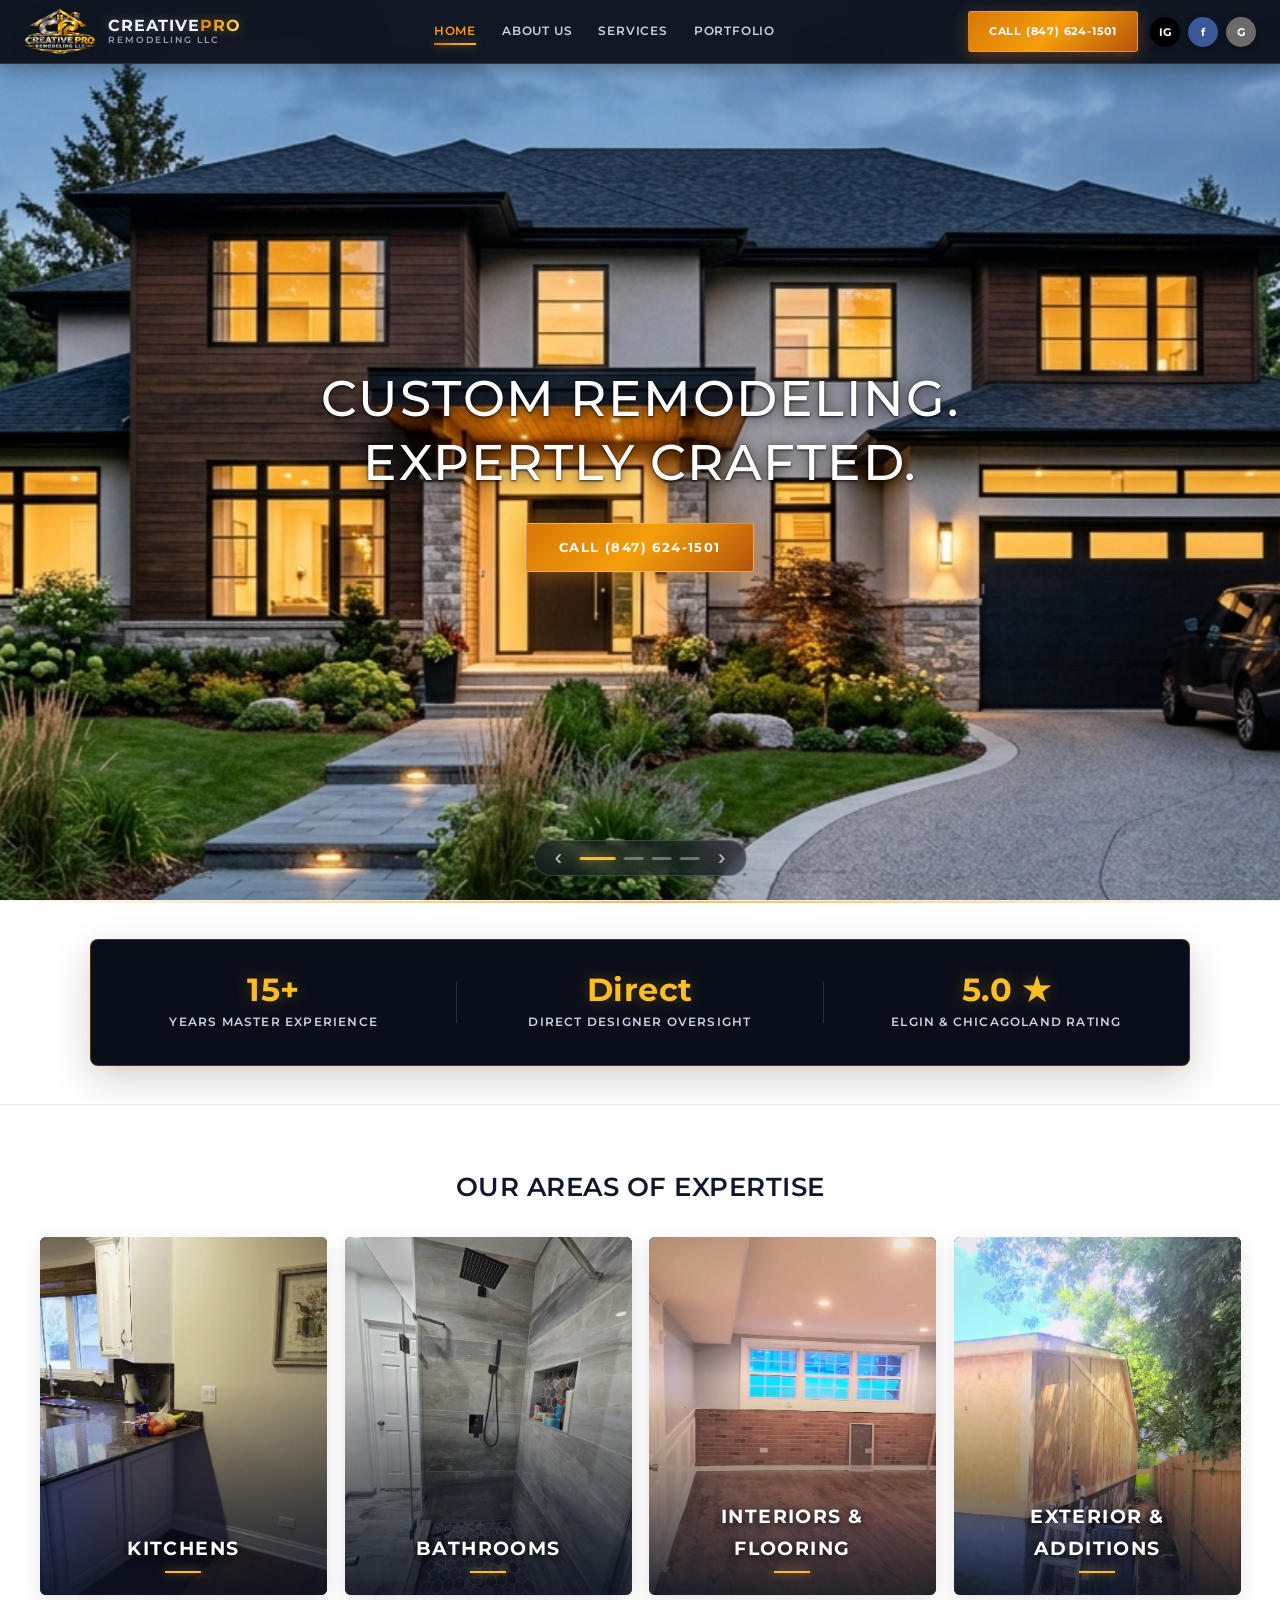
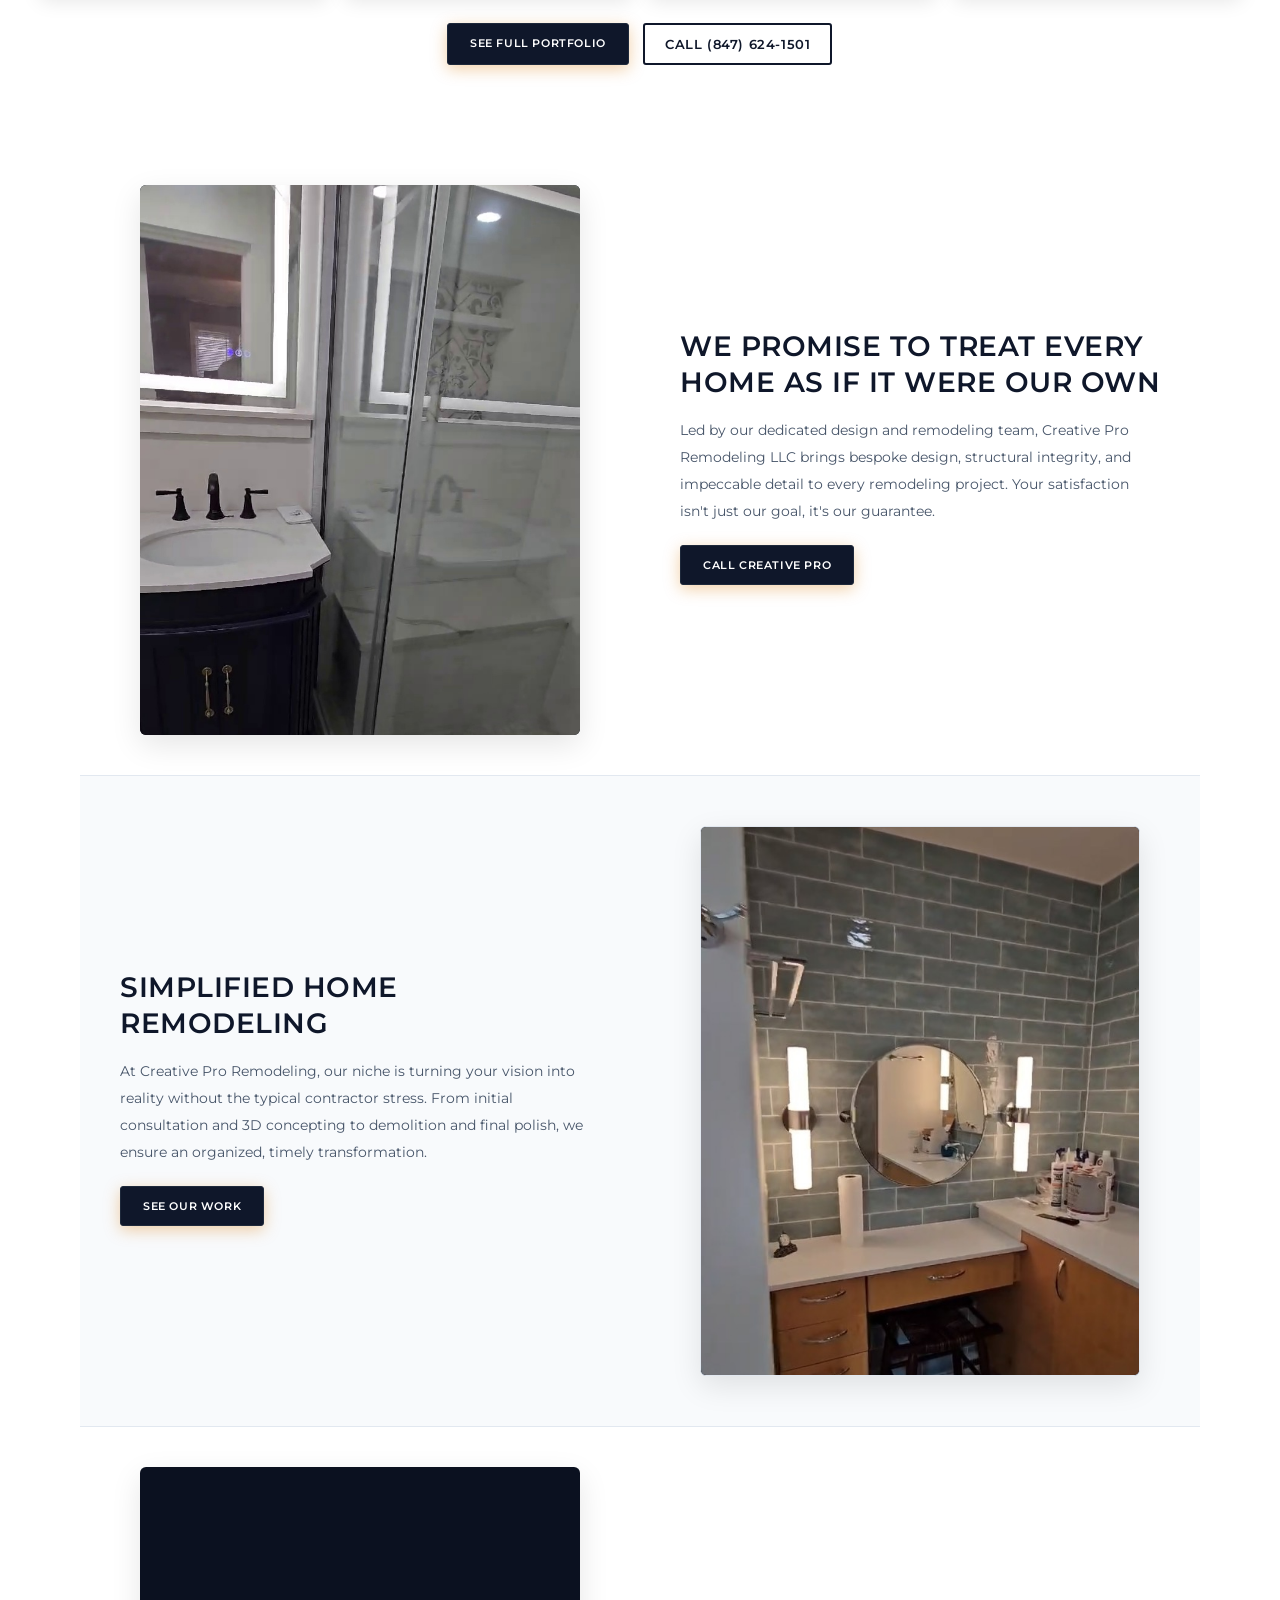
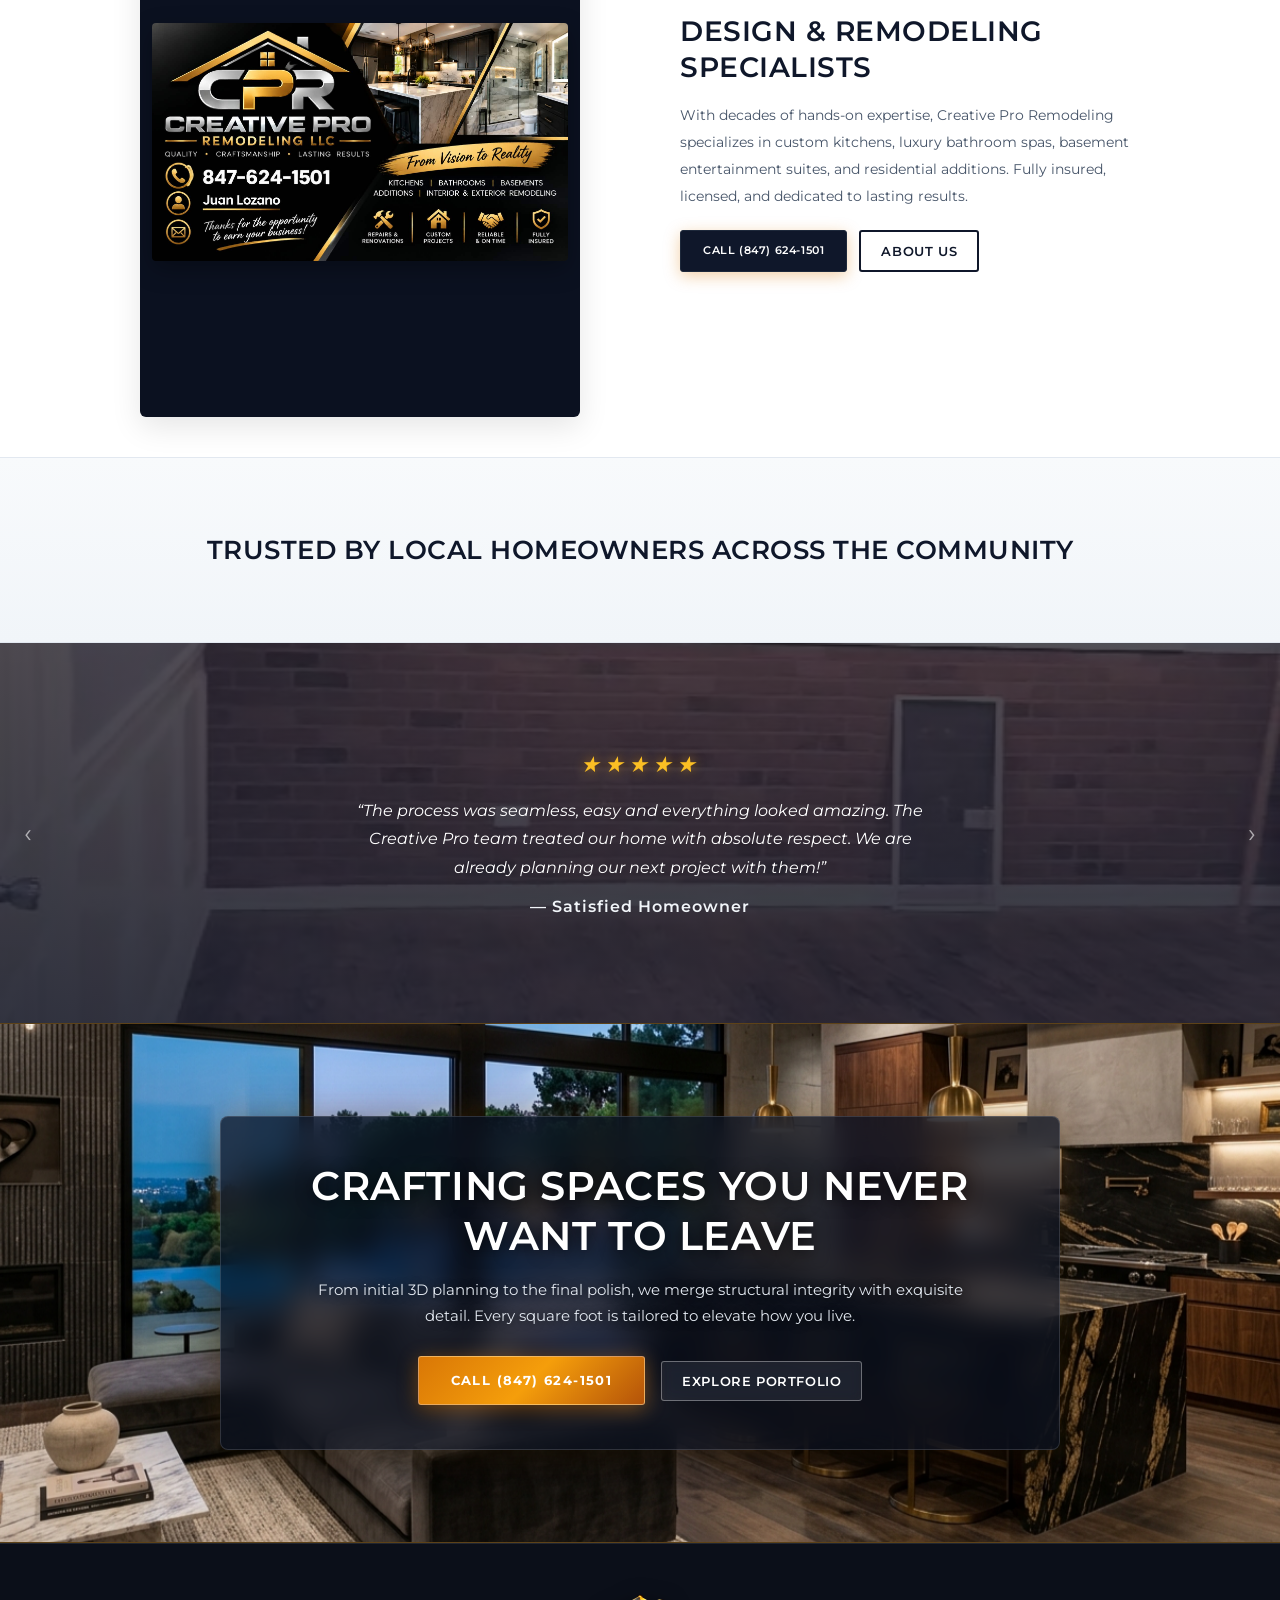
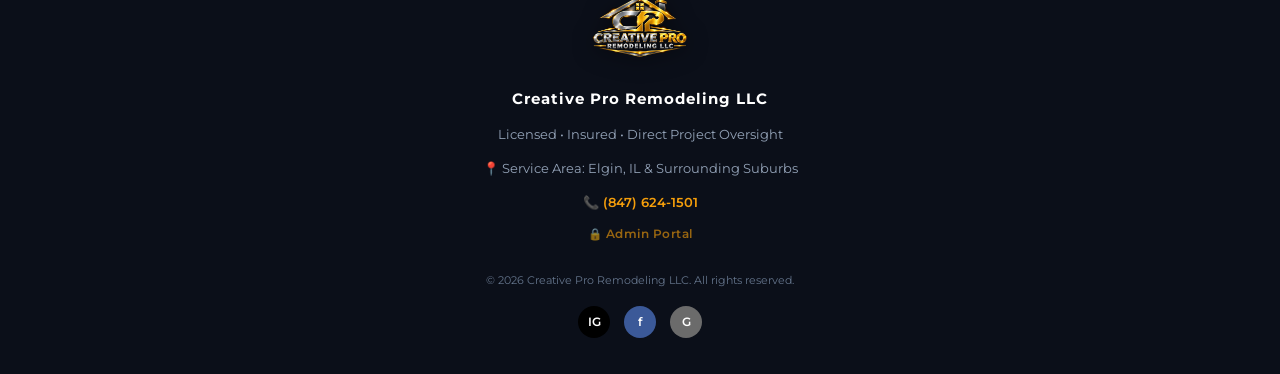
==== index.html @ 017e4772 "Add new videos and photos to gallery with clean naming and updated counts" ====
<!DOCTYPE html>
<html lang="en">

<head>
  <meta charset="utf-8">
  <meta name="viewport" content="width=device-width, initial-scale=1, viewport-fit=cover">
  <title>Creative Pro Remodeling LLC | Custom Remodeling in Elgin, IL</title>
  <meta name="description" content="Custom home remodeling in Elgin, IL and Chicagoland. Precision design & remodeling specialists. Luxury kitchens, spa bathrooms, finished basements, and residential additions.">

  <!-- Favicon & Mobile Touch Icons -->
  <link rel="icon" type="image/x-icon" href="favicon.ico">
  <link rel="icon" type="image/png" sizes="32x32" href="favicon-32x32.png">
  <link rel="icon" type="image/png" sizes="512x512" href="favicon.png">
  <link rel="apple-touch-icon" sizes="180x180" href="apple-touch-icon.png">
  <meta name="theme-color" content="#0b1120">

  <!-- OpenGraph / Facebook / iMessage Preview -->
  <meta property="og:type" content="website">
  <meta property="og:site_name" content="Creative Pro Remodeling LLC">
  <meta property="og:title" content="Creative Pro Remodeling LLC | Custom Home Remodeling">
  <meta property="og:description" content="Creative Pro Remodeling specializes in custom kitchens, luxury bathroom spas, and home transformations across Elgin, IL and Chicagoland.">
  <meta property="og:image" content="photos/og_preview.jpg">
  <meta property="og:image:width" content="1200">
  <meta property="og:image:height" content="630">
  <meta property="og:image:alt" content="Creative Pro Remodeling LLC - Custom Home Design & Remodeling">

  <!-- Twitter / X Card Preview -->
  <meta name="twitter:card" content="summary_large_image">
  <meta name="twitter:title" content="Creative Pro Remodeling LLC">
  <meta name="twitter:description" content="Precision custom home remodeling by Creative Pro Remodeling LLC in Elgin, IL.">
  <meta name="twitter:image" content="photos/og_preview.jpg">

  <link href="https://fonts.googleapis.com/css2?family=Montserrat:ital,wght@0,400;0,500;0,600;0,700;1,400&display=swap"
    rel="stylesheet">
  <link rel="stylesheet" href="styles.css?v=5.0">
</head>

<body>
  <nav>
    <div class="nav-container">
      <a class="logo" href="index.html">
        <img src="photos/logo_transparent.png" alt="Creative Pro Remodeling LLC" class="nav-logo-img">
        <span class="logo-text"><b><span class="logo-silver">CREATIVE</span><span
              class="logo-gold">PRO</span></b><small>REMODELING LLC</small></span>
      </a>

      <div class="nav-links">
        <!-- Mobile Drawer Top Header -->
        <div class="mobile-drawer-header">
          <div class="mobile-drawer-brand">
            <img src="photos/logo_transparent.png" alt="Creative Pro" class="mobile-drawer-logo">
            <div class="mobile-drawer-brand-text">
              <b><span class="logo-silver">CREATIVE</span><span class="logo-gold">PRO</span></b>
              <small>REMODELING LLC</small>
            </div>
          </div>
          <button type="button" class="mobile-drawer-close" aria-label="Close menu">&times;</button>
        </div>

        <a class="nav-link active" href="index.html">Home</a>
        <a class="nav-link" href="about.html">About Us</a>
        <a class="nav-link" href="services.html">Services</a>
        <a class="nav-link" href="portfolio.html">Portfolio</a>

        <!-- Mobile Drawer Footer Actions -->
        <div class="mobile-drawer-footer">
          <a href="tel:8476241501" class="mobile-drawer-btn mobile-drawer-call">📞 (847) 624-1501</a>
          <a href="portfolio.html" class="mobile-drawer-btn mobile-drawer-est">View Portfolio</a>
        </div>
      </div>

      <!-- Desktop CTA + Socials + Mobile Hamburger Toggle -->
      <div class="nav-actions">
        <a class="nav-cta-btn" href="tel:8476241501">Call (847) 624-1501</a>
        <div class="nav-socials">
          <a class="nav-social-link" href="https://www.instagram.com" target="_blank" rel="noopener" aria-label="Instagram" style="background:#000">IG</a>
          <a class="nav-social-link" href="https://www.facebook.com" target="_blank" rel="noopener" aria-label="Facebook" style="background:#3b5998">f</a>
          <a class="nav-social-link" href="https://www.google.com" target="_blank" rel="noopener" aria-label="Google" style="background:#6b6b6b">G</a>
        </div>
        <button type="button" class="mobile-toggle" aria-label="Toggle navigation menu" aria-expanded="false">
          <span></span>
          <span></span>
          <span></span>
        </button>
      </div>
    </div>
  </nav>

  <!-- Full-viewport Frosted Backdrop for Mobile Slide Drawer -->
  <div class="nav-backdrop"></div>

  <header class="hero">
    <div class="hero-video-wrap" data-parallax data-parallax-speed="0.25">
      <!-- Desktop Architectural House Carousel / Slideshow -->
      <div class="hero-slider">
        <div class="hero-slide active">
          <img src="photos/hero_house_1.jpg" alt="Luxury Architectural Estate Remodeling" class="hero-desktop-img" fetchpriority="high">
        </div>
        <div class="hero-slide">
          <img src="photos/hero_house_2.jpg" alt="Contemporary Stone &amp; Timber Residence" class="hero-desktop-img">
        </div>
        <div class="hero-slide">
          <img src="photos/hero_house_3.jpg" alt="Modern Prairie Architecture Remodel" class="hero-desktop-img">
        </div>
        <div class="hero-slide">
          <img src="photos/hero_house_4.jpg" alt="Bespoke Luxury Custom Estate" class="hero-desktop-img">
        </div>
      </div>

      <video class="hero-video" autoplay muted loop playsinline poster="photos/hero_poster.jpg">
        <source src="videos/kitchen-01.mp4" type="video/mp4">
      </video>
    </div>

    <div class="hero-content">
      <h1 class="reveal-up" data-cms="home.heroHeadline">Custom Remodeling. Expertly Crafted.</h1>
      <a class="btn hero-btn reveal-up delay-1" data-cms="home.heroCtaText" href="tel:8476241501">Call (847) 624-1501</a>
    </div>

    <!-- Hero Slider Indicators & Controls -->
    <div class="hero-slider-nav">
      <button type="button" class="hero-arrow hero-prev" aria-label="Previous house">&lsaquo;</button>
      <div class="hero-dots">
        <button type="button" class="hero-dot active" aria-label="Slide 1"></button>
        <button type="button" class="hero-dot" aria-label="Slide 2"></button>
        <button type="button" class="hero-dot" aria-label="Slide 3"></button>
        <button type="button" class="hero-dot" aria-label="Slide 4"></button>
      </div>
      <button type="button" class="hero-arrow hero-next" aria-label="Next house">&rsaquo;</button>
    </div>
  </header>

  <!-- Precision Metrics Ribbon -->
  <section class="precision-bar" id="standards">
    <div class="precision-bar-container">
      <div class="precision-stats reveal-up">
        <div class="stat-item">
          <span class="stat-number">15+</span>
          <span class="stat-label">Years Master Experience</span>
        </div>
        <div class="stat-divider"></div>
        <div class="stat-item">
          <span class="stat-number">Direct</span>
          <span class="stat-label">Direct Designer Oversight</span>
        </div>
        <div class="stat-divider"></div>
        <div class="stat-item">
          <span class="stat-number">5.0 ★</span>
          <span class="stat-label">Elgin &amp; Chicagoland Rating</span>
        </div>
      </div>
    </div>
  </section>

  <section class="sec">
    <h2 class="reveal-up" style="margin-bottom:28px">Our Areas of Expertise</h2>
    <div class="gal">
      <a class="gal-item reveal-left" href="portfolio.html?cat=kitchens">
        <img src="photos/thumbs/kitchen-01.jpg" alt="Kitchens" loading="lazy">
        <div class="gal-overlay"><span class="gal-title">Kitchens</span></div>
      </a>
      <a class="gal-item reveal-left delay-1" href="portfolio.html?cat=bathrooms">
        <img src="photos/thumbs/bathroom-photo-01.jpg" alt="Bathrooms" loading="lazy">
        <div class="gal-overlay"><span class="gal-title">Bathrooms</span></div>
      </a>
      <a class="gal-item reveal-right delay-2" href="portfolio.html?cat=interiors">
        <img src="photos/thumbs/interiors-01.jpg" alt="Interiors &amp; Flooring"
          loading="lazy">
        <div class="gal-overlay"><span class="gal-title">Interiors &amp; Flooring</span></div>
      </a>
      <a class="gal-item reveal-right delay-3" href="portfolio.html?cat=exterior">
        <img src="photos/thumbs/exterior-01.jpg" alt="Exterior &amp; Additions"
          loading="lazy">
        <div class="gal-overlay"><span class="gal-title">Exterior &amp; Additions</span></div>
      </a>
    </div>
    <div style="margin-top:28px;display:flex;justify-content:center;gap:14px;flex-wrap:wrap">
      <a class="btn reveal-up" href="portfolio.html">See Full Portfolio</a>
      <a class="btn o reveal-up delay-1" href="tel:8476241501">Call (847) 624-1501</a>
    </div>
  </section>

  <section class="split" id="about" style="margin-top:60px">
    <div class="split-media reveal-left">
      <img src="photos/sig_bathroom_vanity.jpg" alt="Custom LED Vanity &amp; Designer Tile" loading="lazy">
    </div>
    <div class="txt reveal-right">
      <h2>We promise to treat every home as if it were our own</h2>
      <p>Led by our dedicated design and remodeling team, Creative Pro Remodeling LLC brings bespoke design, structural integrity,
        and impeccable detail to every remodeling project. Your satisfaction isn't just our goal, it's our guarantee.
      </p>
      <a class="btn" href="tel:8476241501">Call Creative Pro</a>
    </div>
  </section>

  <section class="split rev" id="services">
    <div class="txt right reveal-left">
      <h2>Simplified Home Remodeling</h2>
      <p>At Creative Pro Remodeling, our niche is turning your vision into reality without the typical contractor
        stress. From initial consultation and 3D concepting to demolition and final polish, we ensure an organized,
        timely transformation.</p>
      <a class="btn" href="portfolio.html">See Our Work</a>
    </div>
    <div class="split-media reveal-right">
      <img src="photos/thumbs/bathroom-03.jpg" alt="Simplified Home Remodeling"
        loading="lazy">
    </div>
  </section>

  <section class="split" id="craftsmanship">
    <div class="split-media reveal-left"
      style="background:#0b1120;display:flex;align-items:center;justify-content:center;padding:12px">
      <img src="photos/cpr_banner.png" alt="Creative Pro Remodeling LLC - Custom Remodeling"
        style="width:100%;height:auto;border-radius:4px;box-shadow:0 8px 24px rgba(0,0,0,0.3)">
    </div>
    <div class="txt reveal-right">
      <h2>Design &amp; Remodeling Specialists</h2>
      <p>With decades of hands-on expertise, Creative Pro Remodeling specializes in custom kitchens, luxury bathroom
        spas, basement entertainment suites, and residential additions. Fully insured, licensed, and dedicated to
        lasting results.</p>
      <div style="display:flex;gap:12px;flex-wrap:wrap">
        <a class="btn" href="tel:8476241501">Call (847) 624-1501</a>
        <a class="btn o" href="about.html">About Us</a>
      </div>
    </div>
  </section>

  <section class="trust">
    <h2 class="reveal-scale">Trusted by local homeowners across the community</h2>
  </section>

  <section class="testi">
    <span class="ar ar-prev" aria-label="Previous testimonial">‹</span>
    <blockquote class="reveal-up">
      <div
        style="color:#fbbf24;font-size:22px;letter-spacing:4px;margin-bottom:12px;text-shadow:0 0 12px rgba(245,158,11,0.5)">
        ★★★★★</div>
      “The process was seamless, easy and everything looked amazing. The Creative Pro team treated our home
      with absolute respect. We are already planning our next project with them!”
      <cite>— Satisfied Homeowner</cite>
    </blockquote>
    <span class="ar ar-next" aria-label="Next testimonial">›</span>
  </section>

  <!-- Full-Bleed Architectural Parallax Showcase -->
  <section class="parallax-showcase" id="vision">
    <div class="parallax-bg-wrap" data-parallax data-parallax-speed="0.35">
      <img src="photos/parallax_architectural.jpg" alt="Creative Pro Remodeling - Architectural Luxury Interior"
        class="parallax-bg-img" loading="lazy">
    </div>
    <div class="parallax-overlay"></div>
    <div class="parallax-content reveal-up">
      <h2>Crafting Spaces You Never Want to Leave</h2>
      <p>From initial 3D planning to the final polish, we merge structural integrity with exquisite detail. Every
        square foot is tailored to elevate how you live.</p>
      <div class="parallax-actions">
        <a class="btn hero-btn" href="tel:8476241501">Call (847) 624-1501</a>
        <a class="btn o parallax-btn-o" href="portfolio.html">Explore Portfolio</a>
      </div>
    </div>
  </section>

  <footer class="reveal-fade">
    <img src="photos/logo_transparent.png" alt="Creative Pro Remodeling LLC" class="footer-logo">
    <div class="footer-info">
      <p><b>Creative Pro Remodeling LLC</b></p>
      <p>Licensed &bull; Insured &bull; Direct Project Oversight</p>
      <p>📍 Service Area: Elgin, IL &amp; Surrounding Suburbs</p>
      <p><a href="tel:8476241501">📞 (847) 624-1501</a></p>
      <p class="footer-admin"><a href="admin.html" class="footer-admin-link">🔒 Admin Portal</a></p>
    </div>
    <small>© 2026 Creative Pro Remodeling LLC. All rights reserved.</small>
    <div class="soc"><i style="background:#000">IG</i><i style="background:#3b5998">f</i><i
        style="background:#6b6b6b">G</i></div>
  </footer>

  <script src="main.js?v=5.1"></script>
  <script src="content-sync.js?v=2.0"></script>
</body>

</html>
---- styles.css ----
:root {
  --navy: #0f172a;        /* Deep obsidian charcoal matching logo 3D shadow & depth */
  --dark-nav: #0b0f19;    /* Dark luxury obsidian background for navbar */
  --gold: #d97706;        /* 24K Warm Gold matching logo right side & hammer */
  --gold-bright: #f59e0b; /* Bright radiant gold for hover, glow & highlights */
  --gold-glow: rgba(245, 158, 11, 0.4);
  --silver: #e2e8f0;      /* Polished metallic silver for borders, cards, and dividers */
  --silver-dark: #94a3b8; /* Muted silver-slate for subtitles and captions */
  --silver-bg: #f8fafc;   /* Clean light silver background for sections */
  --silver-card: #ffffff; /* Crisp white card background */
  --bg: #ffffff;          /* Crisp white page background */
  --alt: #f8fafc;         /* Light silver section background */
  --text: #334155;        /* Slate text for high legibility */
  --text-dark: #0f172a;   /* Primary dark headings */
  --ph: #e2e8f0;
  --phtext: #64748b;
  --field: #ffffff;
  --line: #e2e8f0;
  box-sizing: border-box;
  padding-top: env(safe-area-inset-top, 0px);
  padding-bottom: env(safe-area-inset-bottom, 0px);
}

html {
  scroll-behavior: smooth;
  scroll-padding-top: calc(64px + env(safe-area-inset-top, 0px));
  overflow-x: hidden;
  max-width: 100%;
}

*, *::before, *::after {
  box-sizing: border-box;
}

body {
  margin: 0;
  background: var(--bg);
  color: var(--text);
  font-family: 'Montserrat', Arial, sans-serif;
  font-size: 14px;
  line-height: 1.7;
  overflow-x: hidden;
  max-width: 100%;
  width: 100%;
  position: relative;
}

main, section, header, footer {
  overflow-x: clip;
}

a {
  color: inherit;
  text-decoration: none;
}

/* Placeholders */
.ph {
  background: var(--ph);
  color: var(--phtext);
  display: flex;
  align-items: center;
  justify-content: center;
  font-size: 13px;
  font-weight: 500;
  text-align: center;
  width: 100%;
}

/* Navigation - Dark Luxury Glass so the Gold & Chrome Logo Pops */
nav {
  position: fixed;
  top: 0;
  left: 0;
  right: 0;
  width: 100%;
  z-index: 1050;
  height: 64px;
  display: flex;
  align-items: center;
  justify-content: center;
  padding: env(safe-area-inset-top, 0px) 24px 0;
  background: rgba(11, 15, 25, 0.94);
  backdrop-filter: blur(12px);
  -webkit-backdrop-filter: blur(12px);
  border-bottom: 1px solid rgba(226, 232, 240, 0.12);
  box-shadow: 0 4px 20px rgba(0, 0, 0, 0.35);
  transition: background-color 0.3s ease, border-color 0.3s ease, box-shadow 0.3s ease;
}

nav.scrolled,
nav.nav-solid {
  background: rgba(9, 12, 20, 0.98);
  border-bottom: 1px solid rgba(245, 158, 11, 0.3); /* Subtle gold accent line */
  box-shadow: 0 6px 24px rgba(0, 0, 0, 0.5);
}

.nav-container {
  width: 100%;
  max-width: 1300px;
  display: flex;
  align-items: center;
  justify-content: space-between;
  margin: 0 auto;
}

.nav-links {
  display: flex;
  align-items: center;
  gap: 26px;
  list-style: none;
  margin: 0;
  padding: 0;
}

nav .logo {
  display: flex;
  align-items: center;
  gap: 12px;
  color: #ffffff;
  flex-shrink: 0;
  text-decoration: none;
}

.nav-logo-img {
  height: 48px;
  width: auto;
  max-width: 72px;
  object-fit: contain;
  transition: transform 0.25s cubic-bezier(0.16, 1, 0.3, 1);
  filter: drop-shadow(0 2px 8px rgba(0, 0, 0, 0.45));
}

nav .logo:hover .nav-logo-img {
  transform: scale(1.06);
}

.logo-text {
  display: flex;
  flex-direction: column;
  line-height: 1.15;
}

.logo-text b {
  font-weight: 700;
  font-size: 16px;
  letter-spacing: 1px;
  color: #f1f5f9;
}

.logo-silver {
  color: #f1f5f9;
  text-shadow: 0 0 10px rgba(255, 255, 255, 0.25);
}

.logo-gold {
  color: #f59e0b;
  text-shadow: 0 0 12px rgba(245, 158, 11, 0.4);
}

.logo-text small {
  font-size: 8.5px;
  font-weight: 600;
  letter-spacing: 2px;
  color: #94a3b8;
  text-transform: uppercase;
}

.nav-link {
  font-size: 11.5px;
  font-weight: 600;
  text-transform: uppercase;
  letter-spacing: 0.8px;
  color: #cbd5e1;
  text-decoration: none;
  transition: color 0.2s ease;
  position: relative;
}

.nav-link:hover,
.nav-link.active {
  color: #f59e0b;
}

.nav-link.active::after {
  content: "";
  position: absolute;
  bottom: -4px;
  left: 0;
  width: 100%;
  height: 2px;
  background: linear-gradient(90deg, #d97706, #fbbf24);
  box-shadow: 0 0 8px rgba(245, 158, 11, 0.6);
}

body.has-fixed-nav {
  padding-top: 64px;
}

/* Nav Actions & Desktop CTA - 24K Metallic Gold */
.nav-actions {
  display: flex;
  align-items: center;
  gap: 12px;
}

.nav-cta-btn {
  display: inline-block;
  background: linear-gradient(135deg, #d97706 0%, #f59e0b 50%, #b45309 100%);
  color: #ffffff;
  font-size: 11px;
  font-weight: 700;
  text-transform: uppercase;
  letter-spacing: 0.8px;
  padding: 10px 20px;
  border-radius: 3px;
  border: 1px solid rgba(255, 255, 255, 0.2);
  box-shadow: 0 3px 12px rgba(217, 119, 6, 0.35);
  text-decoration: none;
  transition: all 0.25s ease;
}

.nav-cta-btn:hover {
  transform: translateY(-1px);
  box-shadow: 0 6px 20px rgba(245, 158, 11, 0.5);
  filter: brightness(1.08);
}

/* Nav Social Icons */
.nav-socials {
  display: flex;
  align-items: center;
  gap: 8px;
}

.nav-social-link {
  width: 30px;
  height: 30px;
  border-radius: 50%;
  display: grid;
  place-items: center;
  color: #ffffff;
  font: 700 11px Montserrat;
  text-decoration: none;
  transition: transform 0.2s ease, filter 0.2s ease;
  box-shadow: 0 2px 6px rgba(0, 0, 0, 0.25);
}

.nav-social-link:hover {
  transform: translateY(-2px);
  filter: brightness(1.15);
}

/* Drawer & mobile-only elements hidden on desktop */
.mobile-toggle,
.mobile-drawer-header,
.mobile-drawer-footer,
.nav-backdrop {
  display: none;
}

/* Hero Section */
.hero {
  position: relative;
  width: 100%;
  height: 100vh;
  height: 100dvh;
  min-height: 100vh;
  min-height: 680px;
  display: flex;
  flex-direction: column;
  align-items: center;
  justify-content: center;
  text-align: center;
  color: #fff;
  padding: 80px 20px 40px;
  overflow: hidden;
  background-color: #0b1120;
}

.hero-video-wrap {
  position: absolute;
  top: -15%;
  left: 0;
  width: 100%;
  height: 130%;
  overflow: hidden;
  z-index: 0;
  will-change: transform;
}

/* Desktop Hero Architectural House Slideshow / Carousel */
.hero-slider {
  position: absolute;
  inset: 0;
  width: 100%;
  height: 100%;
  overflow: hidden;
  z-index: 1;
}

.hero-slide {
  position: absolute;
  inset: 0;
  width: 100%;
  height: 100%;
  opacity: 0;
  transform: scale(1.03);
  z-index: 1;
  pointer-events: none;
  will-change: opacity, transform;
}

/* Previous slide stays 100% solid & visible underneath while incoming slide fades in */
.hero-slide.prev {
  opacity: 1;
  transform: scale(1.06);
  z-index: 2;
  transition: none;
}

/* Incoming active slide fades smoothly into view on top of previous slide - ZERO black frame */
.hero-slide.active {
  opacity: 1;
  transform: scale(1.06);
  z-index: 3;
  transition: opacity 1.3s cubic-bezier(0.4, 0, 0.2, 1), transform 8s cubic-bezier(0.1, 0, 0.2, 1);
}

.hero-desktop-img {
  display: block;
  position: absolute;
  inset: 0;
  width: 100%;
  height: 100%;
  object-fit: cover;
  object-position: center 30%;
}

/* Video is hidden on desktop to avoid vertical cropping artifact */
.hero-video {
  display: none;
  width: 100%;
  height: 100%;
  object-fit: cover;
  object-position: center;
  filter: none; /* Completely natural, untinted video */
}

.hero-overlay {
  display: none !important; /* Tint completely removed */
}

/* Hero Slider Controls */
.hero-slider-nav {
  position: absolute;
  bottom: 24px;
  left: 50%;
  transform: translateX(-50%);
  z-index: 4;
  display: flex;
  align-items: center;
  gap: 14px;
  padding: 6px 16px;
  background: rgba(11, 17, 32, 0.55);
  backdrop-filter: blur(8px);
  -webkit-backdrop-filter: blur(8px);
  border: 1px solid rgba(255, 255, 255, 0.16);
  border-radius: 30px;
}

.hero-dots {
  display: flex;
  align-items: center;
  gap: 8px;
}

.hero-dot {
  width: 20px;
  height: 3px;
  border-radius: 2px;
  background: rgba(255, 255, 255, 0.35);
  border: none;
  cursor: pointer;
  padding: 0;
  transition: all 0.35s ease;
}

.hero-dot.active {
  background: #fbbf24;
  width: 36px;
  box-shadow: 0 0 10px rgba(245, 158, 11, 0.8);
}

.hero-arrow {
  background: none;
  border: none;
  color: #cbd5e1;
  font-size: 22px;
  line-height: 1;
  cursor: pointer;
  padding: 0 4px;
  display: flex;
  align-items: center;
  justify-content: center;
  transition: color 0.2s ease, transform 0.2s ease;
}

.hero-arrow:hover {
  color: #fbbf24;
  transform: scale(1.15);
}

@media (max-width: 768px) {
  .hero-slider {
    display: none !important;
  }
  .hero-slider-nav {
    display: none !important;
  }
}

.hero-content {
  position: relative;
  z-index: 2;
  max-width: 900px;
  margin: 0 auto;
  display: flex;
  flex-direction: column;
  align-items: center;
  padding: 0 20px;
}

.hero h1 {
  position: relative;
  margin: 0 0 28px;
  font-size: clamp(28px, 4.8vw, 50px);
  font-weight: 500;
  text-transform: uppercase;
  letter-spacing: 1.5px;
  line-height: 1.28;
  max-width: 860px;
  color: #ffffff;
  text-shadow: 0 2px 14px rgba(0, 0, 0, 0.7), 0 1px 3px rgba(0, 0, 0, 0.85);
}



.hero-btn {
  display: inline-block;
  background: linear-gradient(135deg, #d97706 0%, #f59e0b 50%, #b45309 100%) !important;
  color: #ffffff !important;
  font-size: 12.5px !important;
  font-weight: 700 !important;
  text-transform: uppercase !important;
  letter-spacing: 1.4px !important;
  padding: 13px 32px !important;
  border-radius: 3px !important;
  border: 1px solid rgba(255, 255, 255, 0.35) !important;
  box-shadow: 0 4px 20px rgba(217, 119, 6, 0.45) !important;
  transition: all 0.25s ease !important;
  text-decoration: none !important;
  position: relative !important;
  overflow: hidden !important;
  z-index: 1 !important;
}

.hero-btn:hover {
  background: linear-gradient(135deg, #f59e0b 0%, #fbbf24 50%, #d97706 100%) !important;
  color: #ffffff !important;
  border-color: #fde68a !important;
  transform: translateY(-2px) !important;
  box-shadow: 0 8px 28px rgba(245, 158, 11, 0.65) !important;
}

/* Buttons */
.btn {
  display: inline-block;
  background: var(--navy);
  color: #fff;
  font-size: 11px;
  font-weight: 600;
  text-transform: uppercase;
  letter-spacing: 0.6px;
  padding: 10px 22px;
  border-radius: 3px;
  border: 1px solid #1e293b;
  cursor: pointer;
  font-family: inherit;
  transition: all 0.25s ease;
}

.btn:hover {
  background: var(--gold);
  border-color: var(--gold);
  color: #fff;
  transform: translateY(-1px);
  box-shadow: 0 4px 14px rgba(217, 119, 6, 0.3);
}

.btn.o {
  position: relative;
  background: #ffffff;
  color: var(--navy);
  border: 2px solid var(--navy);
  font-size: 13px;
  padding: 8px 20px;
}

.btn.o:hover {
  background: var(--navy);
  color: #ffffff;
}

h2 {
  color: var(--navy);
  text-transform: uppercase;
  font-weight: 600;
  letter-spacing: 0.5px;
  margin: 0;
}

/* Section Containers - Light & Silver Aesthetic */
.sec {
  padding: 60px 10px 20px;
  text-align: center;
  background: var(--bg);
}

.sec h2 {
  font-size: 26px;
  margin-bottom: 28px;
}

/* Cards - Portrait Editorial Grid */
.cards {
  display: grid;
  grid-template-columns: repeat(3, 1fr);
  gap: 24px;
  max-width: 1080px;
  margin: 0 auto;
}

.cards > div {
  background: var(--bg);
  border: 1px solid var(--silver);
  border-radius: 6px;
  padding: 12px 12px 4px;
  box-shadow: 0 4px 16px rgba(15, 23, 42, 0.04);
  transition: transform 0.3s ease, border-color 0.3s ease, box-shadow 0.3s ease;
}

.cards > div:hover {
  transform: translateY(-4px);
  border-color: var(--silver-dark);
  box-shadow: 0 10px 24px rgba(15, 23, 42, 0.08);
}

.card-media {
  position: relative;
  aspect-ratio: 4 / 5;
  height: auto;
  overflow: hidden;
  border-radius: 4px;
  background-color: #0f172a;
  box-shadow: 0 4px 16px rgba(0, 0, 0, 0.08);
}

.card-media video,
.card-media img {
  width: 100%;
  height: 100%;
  object-fit: cover;
  object-position: center 25%;
  transition: transform 0.6s cubic-bezier(0.16, 1, 0.3, 1);
  display: block;
}

.cards > div:hover .card-media video,
.cards > div:hover .card-media img {
  transform: scale(1.06);
}

.cards h3 {
  margin: 16px 0 20px;
  font-size: 13px;
  font-weight: 600;
  color: var(--navy);
  text-transform: uppercase;
  letter-spacing: 0.5px;
}

/* Split Section */
.split {
  display: grid;
  grid-template-columns: 1fr 1fr;
  align-items: center;
  gap: 40px;
  max-width: 1120px;
  margin: 0 auto;
  padding: 40px 20px;
}

#services {
  background: var(--silver-bg);
  border-top: 1px solid var(--silver);
  border-bottom: 1px solid var(--silver);
  padding: 50px 20px;
}

#services .split-media {
  border: 1px solid var(--silver);
}

.split .txt {
  padding: 24px 20px;
}

.split h2 {
  font-size: 28px;
  margin-bottom: 16px;
  line-height: 1.3;
}

.split p {
  margin: 0 0 20px;
  font-size: 13.5px;
  line-height: 2;
  color: #475569;
}

.split-media {
  position: relative;
  aspect-ratio: 4 / 5;
  max-width: 440px;
  width: 100%;
  height: auto;
  min-height: unset;
  justify-self: center;
  overflow: hidden;
  border-radius: 6px;
  background-color: #0f172a;
  box-shadow: 0 10px 30px rgba(0, 0, 0, 0.1);
}

.split-media video,
.split-media img {
  width: 100%;
  height: 100%;
  object-fit: cover;
  object-position: center 25%;
  display: block;
}

.right {
  text-align: left;
}

/* Trust Section */
.trust {
  padding: 70px 20px;
  text-align: center;
  background: linear-gradient(180deg, var(--silver-bg) 0%, #f1f5f9 100%);
  border-top: 1px solid var(--silver);
  border-bottom: 1px solid var(--silver);
}

.trust h2 {
  font-size: 26px;
}

/* Testimonial Section */
.testi {
  position: relative;
  height: 380px;
  background: url('photos/thumbs/interiors-01.jpg') center/cover no-repeat;
  display: flex;
  align-items: center;
  justify-content: center;
  color: #fff;
  text-align: center;
}

.testi::before {
  content: "";
  position: absolute;
  inset: 0;
  background: linear-gradient(180deg, rgba(15, 23, 42, 0.72) 0%, rgba(15, 23, 42, 0.85) 100%);
}

.testi blockquote {
  position: relative;
  margin: 0;
  max-width: 640px;
  padding: 0 24px;
  font-style: italic;
  font-size: 16px;
  line-height: 1.8;
}

.testi cite {
  display: block;
  font-style: normal;
  margin-top: 10px;
  font-weight: 600;
  letter-spacing: 1px;
  color: #f1f5f9;
}

.testi .ar {
  position: absolute;
  top: 50%;
  font-size: 26px;
  transform: translateY(-50%);
  opacity: 0.6;
  cursor: pointer;
  z-index: 2;
  user-select: none;
  transition: opacity 0.2s ease, transform 0.2s ease;
}

.testi .ar:hover {
  opacity: 1;
}

.testi .ar.ar-prev {
  left: 24px;
}

.testi .ar.ar-next {
  right: 24px;
}

@media (max-width: 768px) {
  .testi .ar {
    display: none !important;
  }
}

/* Gallery - 4 Broad Categories (Portrait Editorial) */
.gal {
  display: grid;
  grid-template-columns: repeat(4, 1fr);
  gap: 18px;
  max-width: 1240px;
  margin: 0 auto;
  padding: 0 20px;
}

.gal-item {
  position: relative;
  aspect-ratio: 4 / 5;
  height: auto;
  overflow: hidden;
  border-radius: 6px;
  display: block;
  background: #0f172a;
  box-shadow: 0 6px 20px rgba(0, 0, 0, 0.1);
}

.gal-item img,
.gal-item video {
  width: 100%;
  height: 100%;
  object-fit: cover;
  object-position: center 25%;
  transition: transform 0.6s cubic-bezier(0.16, 1, 0.3, 1);
  display: block;
}

.gal-item:hover img,
.gal-item:hover video {
  transform: scale(1.08);
}

.gal-overlay {
  position: absolute;
  inset: 0;
  background: linear-gradient(180deg, rgba(0, 0, 0, 0.05) 0%, transparent 40%, rgba(11, 17, 32, 0.88) 100%);
  display: flex;
  align-items: flex-end;
  justify-content: center;
  padding: 22px 16px;
  transition: all 0.35s ease;
}

.gal-item:hover .gal-overlay {
  background: linear-gradient(180deg, rgba(0, 0, 0, 0.15) 0%, transparent 30%, rgba(11, 17, 32, 0.95) 100%);
}

.gal-title,
.gal-badge {
  color: #ffffff;
  font-size: clamp(15px, 1.8vw, 19px);
  font-weight: 700;
  text-transform: uppercase;
  letter-spacing: 1.4px;
  text-align: center;
  text-shadow: 0 2px 10px rgba(0, 0, 0, 0.9);
  display: inline-flex;
  align-items: center;
  justify-content: center;
  position: relative;
  padding-bottom: 8px;
  transition: transform 0.25s ease, color 0.25s ease;
}

.gal-title::after,
.gal-badge::after {
  content: "";
  position: absolute;
  bottom: 0;
  left: 50%;
  transform: translateX(-50%);
  width: 36px;
  height: 2px;
  background: #fbbf24;
  box-shadow: 0 0 10px rgba(245, 158, 11, 0.7);
  transition: width 0.3s ease;
}

.gal-item:hover .gal-title,
.gal-item:hover .gal-badge {
  color: #fbbf24;
  transform: translateY(-2px);
}

.gal-item:hover .gal-title::after,
.gal-item:hover .gal-badge::after {
  width: 60px;
}

/* Estimate Form Section - Light & Silver */
.est {
  background: var(--silver-bg);
  border-top: 1px solid var(--silver);
  padding: 60px 20px 90px;
  text-align: center;
}

.est h1,
.est h2 {
  font-size: 28px;
  color: var(--navy);
  font-weight: 600;
  text-transform: uppercase;
  margin-bottom: 18px;
  letter-spacing: 1px;
}

.est p {
  margin: 0 auto;
  font-size: 13.5px;
  line-height: 2;
  color: var(--text);
  max-width: 640px;
}

form {
  max-width: 680px;
  margin: 36px auto 0;
  text-align: left;
  display: grid;
  grid-template-columns: 1fr 1fr;
  gap: 16px 12px;
  font-size: 11px;
  font-weight: 600;
  color: var(--navy);
  background: #ffffff;
  padding: 30px;
  border: 1px solid var(--silver);
  border-radius: 8px;
  box-shadow: 0 4px 20px rgba(15, 23, 42, 0.05);
}

form .full {
  grid-column: 1 / -1;
}

label {
  display: block;
}

label span {
  color: #d33;
}

input, textarea {
  display: block;
  width: 100%;
  margin-top: 6px;
  height: 38px;
  border: 1px solid var(--line);
  background: var(--field);
  color: var(--text);
  font: 12.5px Montserrat, Arial, sans-serif;
  padding: 6px 12px;
  border-radius: 4px;
  transition: border-color 0.2s ease, box-shadow 0.2s ease;
}

input:focus, textarea:focus {
  outline: none;
  border-color: var(--gold);
  box-shadow: 0 0 0 2px rgba(217, 119, 6, 0.18);
}

textarea {
  height: 110px;
  resize: vertical;
}

.up {
  margin-top: 6px;
  border: 1px dashed var(--line);
  background: #fafbfc;
  text-align: center;
  padding: 24px;
  color: #666;
  font-size: 11px;
  font-weight: 400;
  line-height: 1.7;
  border-radius: 4px;
  cursor: pointer;
  transition: background-color 0.2s ease, border-color 0.2s ease;
}

.up:hover {
  background-color: #f0f4f9;
  border-color: var(--gold);
}

.sub {
  grid-column: 1 / -1;
  text-align: center;
  margin-top: 24px;
}

/* Footer */
footer {
  display: flex;
  flex-direction: column;
  align-items: center;
  justify-content: center;
  gap: 16px;
  padding: 50px 20px 36px;
  background: #0b0f19;
  border-top: 1px solid rgba(226, 232, 240, 0.1);
  color: #94a3b8;
  text-align: center;
}

.footer-logo {
  height: 64px;
  width: auto;
  object-fit: contain;
  filter: drop-shadow(0 4px 10px rgba(0, 0, 0, 0.5));
}

.footer-info {
  font-size: 13px;
  line-height: 1.6;
}

.footer-info b {
  color: #fff;
  font-size: 15px;
  letter-spacing: 1px;
}

.footer-info a {
  color: var(--gold-bright);
  font-weight: 600;
  transition: opacity 0.2s ease;
}

.footer-info a:hover {
  opacity: 0.85;
}

footer small {
  font-size: 11px;
  color: #64748b;
}

.soc {
  display: flex;
  gap: 14px;
}

.soc i {
  width: 32px;
  height: 32px;
  border-radius: 50%;
  display: grid;
  place-items: center;
  color: #fff;
  font: 600 12px Montserrat;
  font-style: normal;
  transition: transform 0.2s ease;
  cursor: pointer;
}

.soc i:hover {
  transform: translateY(-2px);
}

/* Responsive Styles - Off-Canvas Slide Drawer */
@media (max-width: 991px) {
  nav {
    padding: env(safe-area-inset-top, 0px) 16px 0;
    height: 60px;
  }

  .nav-actions .nav-cta-btn,
  .nav-actions .nav-socials {
    display: none !important;
  }

  /* Hamburger Toggle Button */
  .mobile-toggle {
    display: flex !important;
    background: transparent;
    border: none;
    cursor: pointer;
    padding: 8px;
    z-index: 1060 !important; /* Above nav (1050) and backdrop (1040) - never blurred */
    flex-direction: column;
    justify-content: center;
    align-items: center;
    gap: 5px;
    width: 42px;
    height: 42px;
    transition: opacity 0.2s ease;
  }

  .mobile-toggle span {
    display: block;
    width: 24px;
    height: 2px;
    background-color: #f1f5f9;
    border-radius: 2px;
    box-shadow: 0 1px 3px rgba(0, 0, 0, 0.4);
    transition: transform 0.3s cubic-bezier(0.16, 1, 0.3, 1), opacity 0.3s ease, background-color 0.2s ease;
  }

  .mobile-toggle.active span {
    background-color: #f59e0b;
  }

  .mobile-toggle.active span:nth-child(1) {
    transform: translateY(7px) rotate(45deg);
  }

  .mobile-toggle.active span:nth-child(2) {
    opacity: 0;
  }

  .mobile-toggle.active span:nth-child(3) {
    transform: translateY(-7px) rotate(-45deg);
  }

  /* When drawer is open, hide the main navbar hamburger so there is only ONE clean X on the drawer header */
  body.nav-drawer-open .mobile-toggle {
    opacity: 0 !important;
    pointer-events: none !important;
    visibility: hidden !important;
  }

  /* Fullscreen Frosted Backdrop */
  .nav-backdrop {
    display: block !important;
    position: fixed !important;
    inset: 0 !important;
    top: 0 !important;
    left: 0 !important;
    right: 0 !important;
    bottom: 0 !important;
    width: 100% !important;
    max-width: 100% !important;
    height: 100% !important;
    height: 100dvh !important;
    background-color: rgba(11, 17, 32, 0.65) !important;
    backdrop-filter: blur(8px) !important;
    -webkit-backdrop-filter: blur(8px) !important;
    z-index: 1040 !important; /* Behind nav at 1050 so navbar & hamburger are never blurred */
    opacity: 0 !important;
    visibility: hidden !important;
    pointer-events: none !important;
    transition: opacity 0.3s cubic-bezier(0.16, 1, 0.3, 1), visibility 0.3s cubic-bezier(0.16, 1, 0.3, 1) !important;
  }

  .nav-backdrop.active {
    opacity: 1 !important;
    visibility: visible !important;
    pointer-events: auto !important;
    cursor: pointer;
  }

  /* Off-Canvas Slide Drawer */
  .nav-links {
    position: fixed !important;
    top: 0 !important;
    right: 0 !important;
    bottom: 0 !important;
    left: auto !important;
    width: min(86vw, 360px) !important;
    max-width: 86vw !important;
    height: 100vh !important;
    height: 100dvh !important;
    background-color: #ffffff !important;
    z-index: 1055 !important;
    display: flex !important;
    flex-direction: column !important;
    align-items: stretch !important;
    padding: 20px 22px 28px !important;
    box-shadow: -15px 0 45px rgba(0, 20, 40, 0.25) !important;
    border-left: 1px solid rgba(0, 0, 0, 0.08) !important;
    transform: translateX(105%) !important;
    opacity: 1 !important;
    visibility: hidden !important; /* CRITICAL: prevents horizontal scrollbar / white bar on mobile */
    pointer-events: none !important;
    transition: transform 0.32s cubic-bezier(0.16, 1, 0.3, 1), visibility 0.32s !important;
    overflow-y: auto !important;
    -webkit-overflow-scrolling: touch !important;
    overscroll-behavior: contain !important;
    gap: 0 !important;
  }

  .nav-links.active {
    transform: translateX(0) !important;
    visibility: visible !important;
    pointer-events: auto !important;
  }

  /* Drawer Top Header (Logo + Brand + Close Button) - Dark Luxury Frame */
  .mobile-drawer-header {
    display: flex !important;
    align-items: center;
    justify-content: space-between;
    width: calc(100% + 44px) !important;
    margin: -20px -22px 16px !important;
    padding: 16px 20px !important;
    background: #0b0f19 !important;
    border-bottom: 1px solid rgba(245, 158, 11, 0.25) !important;
  }

  .mobile-drawer-brand {
    display: flex;
    align-items: center;
    gap: 10px;
  }

  .mobile-drawer-logo {
    height: 38px;
    width: auto;
    object-fit: contain;
    filter: drop-shadow(0 2px 6px rgba(0, 0, 0, 0.5));
  }

  .mobile-drawer-brand-text {
    display: flex;
    flex-direction: column;
    line-height: 1.15;
  }

  .mobile-drawer-brand-text b {
    font-size: 15px;
    font-weight: 700;
    color: #f1f5f9;
    letter-spacing: 0.5px;
  }

  .mobile-drawer-brand-text small {
    font-size: 8px;
    font-weight: 600;
    color: #94a3b8;
    letter-spacing: 1.5px;
  }

  .mobile-drawer-close {
    background: rgba(255, 255, 255, 0.08);
    border: 1px solid rgba(255, 255, 255, 0.15);
    color: #f1f5f9;
    width: 36px;
    height: 36px;
    border-radius: 50%;
    display: flex;
    align-items: center;
    justify-content: center;
    font-size: 22px;
    line-height: 1;
    cursor: pointer;
    transition: all 0.2s ease;
  }

  .mobile-drawer-close:hover {
    background: rgba(255, 255, 255, 0.18);
    color: #f59e0b;
    transform: scale(1.06);
  }

  /* Drawer Nav Links */
  .nav-links .nav-link {
    display: flex !important;
    align-items: center !important;
    font-size: 14px !important;
    font-weight: 600 !important;
    text-transform: uppercase !important;
    letter-spacing: 1px !important;
    color: var(--navy) !important;
    padding: 14px 4px !important;
    border-bottom: 1px solid #f8f9fa !important;
    transition: color 0.2s ease, padding-left 0.2s ease !important;
    text-decoration: none !important;
    width: 100% !important;
  }

  .nav-links .nav-link:hover,
  .nav-links .nav-link.active {
    color: var(--gold) !important;
    padding-left: 6px !important;
  }

  .nav-links .nav-link.active::after {
    display: none;
  }

  /* Mobile Drawer Footer Actions */
  .mobile-drawer-footer {
    display: flex !important;
    flex-direction: column;
    gap: 12px;
    width: 100%;
    padding-top: 20px;
    margin-top: auto;
    border-top: 1px solid #f1f3f5;
  }

  .mobile-drawer-btn {
    width: 100%;
    display: inline-flex;
    align-items: center;
    justify-content: center;
    gap: 8px;
    padding: 13px 16px;
    font-size: 13px;
    font-weight: 600;
    text-transform: uppercase;
    letter-spacing: 0.5px;
    border-radius: 4px;
    text-decoration: none;
    transition: all 0.2s ease;
  }

  .mobile-drawer-call {
    background: #f1f5f9;
    color: var(--navy);
    border: 1px solid #e2e8f0;
  }

  .mobile-drawer-est {
    background: linear-gradient(135deg, #d97706 0%, #f59e0b 100%) !important;
    color: #fff !important;
    box-shadow: 0 4px 14px rgba(217, 119, 6, 0.3) !important;
  }

  body.nav-drawer-open {
    overflow: hidden !important;
  }

  /* Mobile Hero: Vertical video displays naturally on smartphones */
  .hero-video-wrap {
    top: 0 !important;
    height: 100% !important;
    transform: none !important;
  }

  .hero-desktop-img {
    display: none !important;
  }

  .hero-video {
    display: block !important;
    position: absolute;
    inset: 0;
    width: 100%;
    height: 100%;
    object-fit: cover;
    object-position: center;
    z-index: 1;
  }

  .cards, .split {
    grid-template-columns: 1fr;
    max-width: 480px;
    margin-left: auto;
    margin-right: auto;
  }
  .cards .card-media {
    height: auto;
    aspect-ratio: 4 / 5;
    max-height: 480px;
  }
  .split .split-media {
    height: auto;
    min-height: unset;
    aspect-ratio: 4 / 5;
    max-height: 480px;
    order: -1;
  }
  .right {
    text-align: left;
  }
  .gal {
    grid-template-columns: repeat(2, 1fr);
    gap: 12px;
  }
  .gal-item {
    height: auto;
    aspect-ratio: 4 / 5;
  }
  .portfolio-grid {
    grid-template-columns: repeat(2, 1fr);
    gap: 12px;
    padding: 0 14px;
    margin: 20px auto 40px;
  }
  .portfolio-item {
    aspect-ratio: 4 / 5;
    height: auto;
  }
  footer {
    gap: 20px;
  }
  form {
    grid-template-columns: 1fr;
  }
  .split.rev .split-media {
    order: -1;
  }
}

/* Scroll Animations */
.reveal-up,
.reveal-left,
.reveal-right,
.reveal-scale,
.reveal-fade {
  opacity: 0;
  transition: opacity 0.8s cubic-bezier(0.16, 1, 0.3, 1),
              transform 0.8s cubic-bezier(0.16, 1, 0.3, 1);
  will-change: opacity, transform;
}

.reveal-up {
  transform: translateY(40px);
}

.reveal-left {
  transform: translateX(-60px);
}

.reveal-right {
  transform: translateX(60px);
}

.reveal-scale {
  transform: scale(0.92);
}

.reveal-fade {
  transform: none;
}

/* Revealed State */
.reveal-up.is-visible,
.reveal-left.is-visible,
.reveal-right.is-visible,
.reveal-scale.is-visible,
.reveal-fade.is-visible {
  opacity: 1;
  transform: translate(0, 0) scale(1);
}

/* Stagger Delays */
.delay-1 {
  transition-delay: 0.15s;
}

.delay-2 {
  transition-delay: 0.3s;
}

.delay-3 {
  transition-delay: 0.45s;
}

.delay-4 {
  transition-delay: 0.6s;
}

.delay-5 {
  transition-delay: 0.75s;
}

/* Accessibility: Reduced Motion */
@media (prefers-reduced-motion: reduce) {
  .reveal-up,
  .reveal-left,
  .reveal-right,
  .reveal-scale,
  .reveal-fade {
    opacity: 1 !important;
    transform: none !important;
    transition: none !important;
  }
}

/* ============================================================
   PORTFOLIO GALLERY & LIGHTBOX (Modern Web Gallery System)
   ============================================================ */
.portfolio-header {
  text-align: center;
  padding: 48px 20px 20px;
  max-width: 900px;
  margin: 0 auto;
}

.portfolio-header-container .portfolio-subhead {
  display: inline-block;
  font-size: 11px;
  font-weight: 700;
  letter-spacing: 3px;
  text-transform: uppercase;
  color: var(--gold);
  margin-bottom: 8px;
}

.portfolio-header h1 {
  font-size: clamp(28px, 4.5vw, 40px);
  font-weight: 700;
  color: var(--navy);
  letter-spacing: 1px;
  margin: 0 0 12px;
}

.portfolio-header p {
  font-size: 14.5px;
  line-height: 1.8;
  color: var(--text-muted);
  max-width: 680px;
  margin: 0 auto 16px;
}

.portfolio-breadcrumbs {
  font-size: 12px;
  color: #94a3b8;
  display: flex;
  align-items: center;
  justify-content: center;
  gap: 8px;
}

.portfolio-breadcrumbs a {
  color: var(--navy);
  text-decoration: none;
  font-weight: 600;
}

.portfolio-breadcrumbs a:hover {
  color: var(--gold);
}

.portfolio-breadcrumbs span {
  opacity: 0.6;
}

/* Category Filter Tabs (Modern Web Gallery Style) */
.portfolio-filters-wrap {
  max-width: 1280px;
  margin: 16px auto 32px;
  padding: 0 20px;
}

.portfolio-filters {
  display: flex;
  justify-content: center;
  align-items: center;
  flex-wrap: wrap;
  gap: 10px;
}

.filter-tab {
  background: #ffffff;
  border: 1.5px solid var(--silver);
  color: var(--navy);
  padding: 9px 18px;
  border-radius: 9999px;
  font-family: inherit;
  font-size: 12px;
  font-weight: 600;
  letter-spacing: 0.5px;
  cursor: pointer;
  display: inline-flex;
  align-items: center;
  gap: 8px;
  box-shadow: 0 2px 8px rgba(15, 23, 42, 0.04);
  transition: all 0.22s ease;
}

.filter-tab:hover {
  border-color: var(--gold);
  color: var(--navy);
  transform: translateY(-1px);
  box-shadow: 0 4px 14px rgba(217, 119, 6, 0.12);
}

.filter-tab.active {
  background: #0f172a;
  border-color: #0f172a;
  color: #ffffff;
  box-shadow: 0 6px 18px rgba(15, 23, 42, 0.22);
}

.filter-count {
  display: inline-flex;
  align-items: center;
  justify-content: center;
  min-width: 20px;
  height: 20px;
  padding: 0 6px;
  border-radius: 9999px;
  font-size: 10.5px;
  font-weight: 700;
  background: #f1f5f9;
  color: #64748b;
  transition: all 0.22s ease;
}

.filter-tab.active .filter-count {
  background: var(--gold);
  color: #ffffff;
}

/* The Full Modern Gallery Grid */
.gallery-section {
  max-width: 1320px;
  margin: 0 auto;
  padding: 0 20px 60px;
}

.gallery-grid {
  display: grid;
  grid-template-columns: repeat(4, 1fr);
  gap: 18px;
}

.gallery-card {
  position: relative;
  aspect-ratio: 4 / 5;
  border-radius: 8px;
  overflow: hidden;
  background: #0b0f19;
  border: 1px solid rgba(226, 232, 240, 0.8);
  cursor: zoom-in;
  padding: 0;
  display: block;
  width: 100%;
  text-align: left;
  box-shadow: 0 4px 18px rgba(0, 0, 0, 0.08);
  transition: transform 0.35s cubic-bezier(0.16, 1, 0.3, 1), box-shadow 0.35s ease, border-color 0.35s ease;
}

.gallery-card.is-hidden {
  display: none !important;
}

.gallery-card:hover {
  transform: translateY(-5px);
  border-color: var(--gold);
  box-shadow: 0 16px 36px rgba(0, 0, 0, 0.2), 0 0 0 1px rgba(217, 119, 6, 0.35);
}

.gallery-card img {
  position: absolute;
  inset: 0;
  width: 100%;
  height: 100%;
  object-fit: cover;
  object-position: center 25%;
  transition: transform 0.6s cubic-bezier(0.16, 1, 0.3, 1);
}

.gallery-card:hover img {
  transform: scale(1.06);
}

.gallery-card-badge {
  position: absolute;
  top: 12px;
  left: 12px;
  z-index: 3;
  background: rgba(11, 15, 25, 0.86);
  backdrop-filter: blur(8px);
  border: 1px solid rgba(255, 255, 255, 0.16);
  color: var(--gold);
  font-size: 10px;
  font-weight: 700;
  letter-spacing: 1.2px;
  text-transform: uppercase;
  padding: 4px 9px;
  border-radius: 4px;
}

.gallery-card-media-pill {
  position: absolute;
  bottom: 12px;
  right: 12px;
  z-index: 3;
  background: rgba(11, 15, 25, 0.86);
  backdrop-filter: blur(8px);
  border: 1px solid rgba(255, 255, 255, 0.16);
  color: #ffffff;
  font-size: 11px;
  font-weight: 600;
  padding: 4px 10px;
  border-radius: 9999px;
  display: inline-flex;
  align-items: center;
  gap: 5px;
  transition: all 0.25s ease;
}

.gallery-card:hover .gallery-card-media-pill {
  background: var(--gold);
  border-color: var(--gold);
  color: #ffffff;
}

.gallery-card-overlay {
  position: absolute;
  inset: 0;
  z-index: 2;
  background: linear-gradient(0deg, rgba(11, 15, 25, 0.92) 0%, rgba(11, 15, 25, 0.4) 45%, transparent 100%);
  opacity: 0.72;
  transition: opacity 0.3s ease;
  display: flex;
  flex-direction: column;
  justify-content: flex-end;
  padding: 18px 16px;
}

.gallery-card:hover .gallery-card-overlay {
  opacity: 1;
}

.gallery-card-info {
  transform: translateY(2px);
  transition: transform 0.3s ease;
}

.gallery-card:hover .gallery-card-info {
  transform: translateY(0);
}

.gallery-card-cat {
  display: block;
  font-size: 10px;
  font-weight: 700;
  letter-spacing: 1.5px;
  text-transform: uppercase;
  color: var(--gold);
  margin-bottom: 4px;
}

.gallery-card-title {
  margin: 0;
  font-size: 13.5px;
  font-weight: 600;
  line-height: 1.4;
  color: #ffffff;
  letter-spacing: 0.3px;
  text-shadow: 0 1px 4px rgba(0, 0, 0, 0.6);
}

/* Lightbox Modal (QueChido Style Full View) */
.lightbox-modal {
  position: fixed;
  inset: 0;
  z-index: 3000;
  background: rgba(11, 15, 25, 0.96);
  backdrop-filter: blur(16px);
  display: flex;
  align-items: center;
  justify-content: center;
  opacity: 0;
  pointer-events: none;
  transition: opacity 0.25s ease;
  padding: 24px;
}

.lightbox-modal.is-active {
  opacity: 1;
  pointer-events: auto;
}

.lightbox-close,
.lightbox-prev,
.lightbox-next {
  position: fixed;
  background: rgba(255, 255, 255, 0.12);
  border: 1.5px solid rgba(255, 255, 255, 0.32);
  color: #ffffff;
  border-radius: 50%;
  width: 48px;
  height: 48px;
  display: flex;
  align-items: center;
  justify-content: center;
  cursor: pointer;
  backdrop-filter: blur(8px);
  transition: all 0.2s ease;
  z-index: 3020;
}

.lightbox-close:hover,
.lightbox-prev:hover,
.lightbox-next:hover {
  background: rgba(255, 255, 255, 0.26);
  border-color: var(--gold);
}

.lightbox-close {
  top: 24px;
  right: 24px;
}

.lightbox-close:hover {
  transform: scale(1.08);
}

.lightbox-prev {
  left: 24px;
  top: 50%;
  transform: translateY(-50%);
}

.lightbox-prev:hover {
  transform: translateY(-50%) scale(1.08);
}

.lightbox-next {
  right: 24px;
  top: 50%;
  transform: translateY(-50%);
}

.lightbox-next:hover {
  transform: translateY(-50%) scale(1.08);
}

.lightbox-body {
  position: relative;
  max-width: min(1060px, 92vw);
  max-height: 88vh;
  display: flex;
  flex-direction: column;
  align-items: center;
  justify-content: center;
}

.lightbox-media-wrap {
  position: relative;
  max-width: 100%;
  max-height: 75vh;
  display: flex;
  align-items: center;
  justify-content: center;
}

.lightbox-media-wrap img,
.lightbox-media-wrap video {
  max-width: 100%;
  max-height: 74vh;
  border-radius: 8px;
  box-shadow: 0 20px 60px rgba(0, 0, 0, 0.7);
  object-fit: contain;
  display: block;
}

.lightbox-media-wrap video {
  background: #000;
  outline: none;
}

.lightbox-footer {
  margin-top: 14px;
  width: 100%;
  display: flex;
  align-items: center;
  justify-content: space-between;
  gap: 18px;
  padding: 0 6px;
}

.lightbox-meta {
  text-align: left;
}

.lightbox-cat-pill {
  display: inline-block;
  background: rgba(217, 119, 6, 0.2);
  border: 1px solid var(--gold);
  color: var(--gold);
  font-size: 10px;
  font-weight: 700;
  letter-spacing: 1.2px;
  text-transform: uppercase;
  padding: 3px 8px;
  border-radius: 4px;
  margin-bottom: 4px;
}

.lightbox-caption {
  color: #ffffff;
  font-size: 14.5px;
  font-weight: 600;
  letter-spacing: 0.5px;
  margin: 0;
}

.lightbox-counter {
  color: #94a3b8;
  font-size: 12px;
  font-weight: 600;
  letter-spacing: 1px;
  white-space: nowrap;
}

/* Gallery CTA Band */
.gallery-cta {
  background: #0f172a;
  color: #ffffff;
  text-align: center;
  padding: 60px 20px;
  margin-top: 20px;
}

.gallery-cta-inner {
  max-width: 720px;
  margin: 0 auto;
}

.gallery-cta h2 {
  font-size: clamp(22px, 3.5vw, 32px);
  font-weight: 700;
  color: #ffffff;
  margin: 0 0 12px;
}

.gallery-cta p {
  font-size: 14.5px;
  line-height: 1.8;
  color: #94a3b8;
  margin: 0 0 24px;
}

.gallery-cta-actions {
  display: flex;
  justify-content: center;
  align-items: center;
  gap: 14px;
  flex-wrap: wrap;
}

.gallery-cta-actions .btn:not(.o) {
  background: linear-gradient(135deg, #d97706 0%, #f59e0b 50%, #b45309 100%) !important;
  color: #ffffff !important;
  border: 1px solid rgba(255, 255, 255, 0.35) !important;
  box-shadow: 0 4px 20px rgba(217, 119, 6, 0.45) !important;
  font-weight: 700 !important;
  letter-spacing: 1.2px !important;
  padding: 13px 30px !important;
  font-size: 12.5px !important;
  text-transform: uppercase !important;
}

.gallery-cta-actions .btn:not(.o):hover {
  background: linear-gradient(135deg, #f59e0b 0%, #fbbf24 50%, #d97706 100%) !important;
  color: #ffffff !important;
  box-shadow: 0 8px 28px rgba(245, 158, 11, 0.65) !important;
  transform: translateY(-2px) !important;
}

/* Legacy/Fallback Portfolio Grid styles */
.portfolio-grid {
  display: grid;
  grid-template-columns: repeat(4, 1fr);
  gap: 20px;
  max-width: 1240px;
  margin: 28px auto 60px;
  padding: 0 20px;
}

.portfolio-item {
  position: relative;
  aspect-ratio: 4 / 5;
  height: auto;
  overflow: hidden;
  border-radius: 6px;
  display: flex;
  align-items: center;
  justify-content: center;
  cursor: pointer;
  background-color: var(--ph);
  text-decoration: none;
  border: 1px solid var(--silver);
  box-shadow: 0 6px 20px rgba(0, 0, 0, 0.1);
  transition: transform 0.35s cubic-bezier(0.16, 1, 0.3, 1), box-shadow 0.35s ease, border-color 0.35s ease;
}

.portfolio-item:hover {
  transform: translateY(-5px);
  border-color: var(--gold);
  box-shadow: 0 14px 30px rgba(0, 0, 0, 0.18);
}

.portfolio-item img {
  position: absolute;
  inset: 0;
  width: 100%;
  height: 100%;
  object-fit: cover;
  object-position: center 25%;
  transition: transform 0.7s cubic-bezier(0.16, 1, 0.3, 1);
}

.portfolio-item:hover img {
  transform: scale(1.05);
}

.portfolio-item .portfolio-overlay {
  position: absolute;
  inset: 0;
  background: rgba(0, 0, 0, 0.28);
  transition: background 0.4s ease;
  z-index: 1;
}

.portfolio-item:hover .portfolio-overlay {
  background: rgba(0, 0, 0, 0.42);
}

.portfolio-item .portfolio-title {
  position: relative;
  z-index: 2;
  color: #ffffff;
  font-size: 22px;
  font-weight: 600;
  letter-spacing: 3px;
  text-transform: uppercase;
  text-shadow: 0 2px 10px rgba(0, 0, 0, 0.6);
  transition: transform 0.4s ease, letter-spacing 0.4s ease;
  pointer-events: none;
  text-align: center;
  padding: 0 15px;
}

.portfolio-item:hover .portfolio-title {
  transform: translateY(-2px);
  letter-spacing: 4px;
}

/* Responsive adjustments */
@media (max-width: 1100px) {
  .gallery-grid {
    grid-template-columns: repeat(3, 1fr);
    gap: 16px;
  }
}

@media (max-width: 768px) {
  .portfolio-header {
    padding: 32px 16px 16px;
  }
  .portfolio-filters-wrap {
    margin: 10px auto 24px;
    padding: 0 12px;
  }
  .portfolio-filters {
    gap: 8px;
  }
  .filter-tab {
    padding: 7px 14px;
    font-size: 11.5px;
  }
  .gallery-section {
    padding: 0 12px 48px;
  }
  .gallery-grid {
    grid-template-columns: repeat(2, 1fr);
    gap: 12px;
  }
  .gallery-card-badge {
    top: 8px;
    left: 8px;
    font-size: 9px;
    padding: 3px 7px;
  }
  .gallery-card-media-pill {
    bottom: 8px;
    right: 8px;
    font-size: 10px;
    padding: 3px 8px;
  }
  .gallery-card-overlay {
    padding: 12px 10px;
  }
  .gallery-card-title {
    font-size: 12px;
  }
  .lightbox-modal {
    padding: 14px;
  }
  .lightbox-close {
    top: 14px;
    right: 14px;
    width: 40px;
    height: 40px;
  }
  .lightbox-prev {
    left: 10px;
    width: 40px;
    height: 40px;
  }
  .lightbox-next {
    right: 10px;
    width: 40px;
    height: 40px;
  }
  .lightbox-media-wrap img,
  .lightbox-media-wrap video {
    max-height: 68vh;
  }
  .lightbox-footer {
    flex-direction: column;
    align-items: flex-start;
    gap: 6px;
  }
}

@media (max-width: 480px) {
  .gallery-grid {
    grid-template-columns: repeat(2, 1fr);
    gap: 10px;
  }
  .gallery-card-title {
    font-size: 11px;
    line-height: 1.3;
  }
}

/* ============================================================
   AI LUXURY KINETIC ANIMATIONS (Apple Intelligence & Linear UI)
   ============================================================ */

/* 1. Metallic Sheen Shimmer on Gold Text & Logo */
@keyframes metallicSheen {
  0% {
    background-position: -200% 0;
  }
  100% {
    background-position: 200% 0;
  }
}

.logo-gold,
.sec-shimmer-title {
  background: linear-gradient(
    110deg,
    #d97706 0%,
    #fbbf24 30%,
    #ffffff 50%,
    #fbbf24 70%,
    #d97706 100%
  ) !important;
  background-size: 240% 100% !important;
  -webkit-background-clip: text !important;
  -webkit-text-fill-color: transparent !important;
  animation: metallicSheen 6s cubic-bezier(0.4, 0, 0.2, 1) infinite !important;
  display: inline-block;
}

/* 2. Elegant Metallic Light Sheen on Primary CTAs */
@keyframes buttonShimmer {
  0% {
    transform: translateX(-150%) skewX(-20deg);
  }
  20%, 100% {
    transform: translateX(250%) skewX(-20deg);
  }
}

.nav-cta-btn,
.hero-btn,
.btn:not(.o) {
  position: relative;
  z-index: 1;
  overflow: hidden;
  box-shadow: 0 4px 16px rgba(217, 119, 6, 0.35);
  transition: transform 0.25s ease, box-shadow 0.25s ease, filter 0.25s ease;
}

.nav-cta-btn::before,
.hero-btn::before,
.btn:not(.o)::before {
  content: "";
  position: absolute;
  top: 0;
  left: 0;
  width: 50%;
  height: 100%;
  background: linear-gradient(
    90deg,
    transparent 0%,
    rgba(255, 255, 255, 0.62) 50%,
    transparent 100%
  );
  transform: translateX(-150%) skewX(-20deg);
  animation: buttonShimmer 4s ease-in-out infinite;
  pointer-events: none;
  z-index: 2;
}

.nav-cta-btn:hover,
.hero-btn:hover,
.btn:not(.o)::hover {
  transform: translateY(-2px);
  box-shadow: 0 8px 24px rgba(245, 158, 11, 0.55);
  filter: brightness(1.08);
}

/* 3. Mouse-Tracking Spotlight Luminescence (Linear / Apple AI Card Glow) */
.gallery-card,
.gal-item,
.portfolio-item,
.split-media,
.precision-card {
  position: relative;
  overflow: hidden;
}

.gallery-card::before,
.gal-item::before,
.portfolio-item::before,
.precision-card::before {
  content: "";
  position: absolute;
  inset: 0;
  border-radius: inherit;
  background: radial-gradient(
    400px circle at var(--mouse-x, -500px) var(--mouse-y, -500px),
    rgba(251, 191, 36, 0.28),
    rgba(255, 255, 255, 0.08) 35%,
    transparent 70%
  );
  opacity: 0;
  pointer-events: none;
  z-index: 4;
  transition: opacity 0.3s ease;
}

.gallery-card:hover::before,
.gal-item:hover::before,
.portfolio-item:hover::before,
.precision-card:hover::before {
  opacity: 1;
}

/* 4. Ambient Hero Aurora Breathing Glow */
.hero-inner {
  position: relative;
  z-index: 2;
}

.hero-inner::before {
  content: "";
  position: absolute;
  top: 48%;
  left: 50%;
  transform: translate(-50%, -50%);
  width: min(720px, 92vw);
  height: min(420px, 65vh);
  background: radial-gradient(
    ellipse at center,
    rgba(217, 119, 6, 0.22) 0%,
    rgba(245, 158, 11, 0.1) 45%,
    transparent 75%
  );
  filter: blur(48px);
  pointer-events: none;
  z-index: -1;
  animation: ambientBreathe 6s ease-in-out infinite alternate;
}

@keyframes ambientBreathe {
  0% {
    transform: translate(-50%, -50%) scale(0.88);
    opacity: 0.55;
  }
  100% {
    transform: translate(-50%, -50%) scale(1.18);
    opacity: 0.95;
  }
}

/* =========================================================
   5. Precision Standards Metrics Ribbon
   ========================================================= */
.precision-bar {
  background: #ffffff;
  position: relative;
  border-top: 1px solid rgba(0, 0, 0, 0.06);
  border-bottom: 1px solid rgba(0, 0, 0, 0.08);
  padding: 38px 24px;
  overflow: hidden;
}

.precision-bar::before {
  content: "";
  position: absolute;
  top: 0;
  left: 0;
  right: 0;
  height: 2px;
  background: linear-gradient(90deg, transparent 0%, rgba(245, 158, 11, 0.7) 50%, transparent 100%);
}

.precision-bar-container {
  max-width: 1100px;
  margin: 0 auto;
}

.precision-stats {
  display: flex;
  align-items: center;
  justify-content: space-around;
  background: #090e1a;
  border: 1px solid rgba(245, 158, 11, 0.28);
  border-radius: 8px;
  padding: 26px 20px;
  flex-wrap: wrap;
  gap: 20px;
  box-shadow: 0 14px 40px rgba(0, 0, 0, 0.16), 0 4px 16px rgba(245, 158, 11, 0.1);
}

.stat-item {
  display: flex;
  flex-direction: column;
  align-items: center;
  text-align: center;
  padding: 6px 20px;
  flex: 1 1 200px;
}

.stat-number {
  font-size: clamp(24px, 2.8vw, 32px);
  font-weight: 700;
  color: #fbbf24;
  letter-spacing: 0.5px;
  line-height: 1.1;
  margin-bottom: 6px;
  text-shadow: 0 0 16px rgba(245, 158, 11, 0.35);
}

.stat-label {
  font-size: 11.5px;
  font-weight: 600;
  color: #cbd5e1;
  text-transform: uppercase;
  letter-spacing: 1.2px;
}

.stat-divider {
  width: 1px;
  height: 42px;
  background: rgba(255, 255, 255, 0.12);
}

@media (max-width: 768px) {
  .precision-bar {
    padding: 14px 10px;
  }
  .precision-stats {
    display: grid;
    grid-template-columns: 1fr 1fr 1fr;
    gap: 0;
    padding: 16px 4px;
    border-radius: 6px;
    background: #090e1a;
    box-shadow: 0 6px 20px rgba(0, 0, 0, 0.12);
  }
  .stat-item {
    padding: 0 4px;
    flex: unset;
    border-right: 1px solid rgba(255, 255, 255, 0.12);
    display: flex;
    flex-direction: column;
    align-items: center;
    justify-content: center;
    text-align: center;
  }
  .stat-item:last-child {
    border-right: none;
  }
  .stat-number {
    font-size: clamp(16px, 4.4vw, 20px);
    font-weight: 700;
    color: #fbbf24;
    margin-bottom: 3px;
    line-height: 1.1;
  }
  .stat-label {
    font-size: clamp(8px, 2.3vw, 9.5px);
    font-weight: 600;
    letter-spacing: 0.4px;
    line-height: 1.25;
    color: #cbd5e1;
    text-transform: uppercase;
  }
  .stat-divider {
    display: none;
  }
}

/* =========================================================
   6. Full-Bleed Architectural Parallax Showcase
   ========================================================= */
.parallax-showcase {
  position: relative;
  overflow: hidden;
  min-height: 520px;
  display: flex;
  align-items: center;
  justify-content: center;
  text-align: center;
  padding: 90px 24px;
  background-color: #0b1120;
  border-top: 1px solid rgba(245, 158, 11, 0.35);
  border-bottom: 1px solid rgba(245, 158, 11, 0.35);
}

.parallax-bg-wrap {
  position: absolute;
  top: -25%;
  left: 0;
  width: 100%;
  height: 150%;
  z-index: 1;
  pointer-events: none;
  overflow: hidden;
  will-change: transform;
}

.parallax-bg-img {
  width: 100%;
  height: 100%;
  object-fit: cover;
  object-position: center 35%;
  filter: none !important;
  transform: scale(1.05);
}

.parallax-overlay {
  display: none !important;
}

.parallax-content {
  position: relative;
  z-index: 3;
  max-width: 840px;
  margin: 0 auto;
  padding: 44px 36px;
  background: rgba(11, 17, 32, 0.72);
  border: 1px solid rgba(255, 255, 255, 0.14);
  border-radius: 8px;
  backdrop-filter: blur(14px);
  -webkit-backdrop-filter: blur(14px);
  box-shadow: 0 20px 50px rgba(0, 0, 0, 0.55), 0 0 35px rgba(245, 158, 11, 0.15);
}

.parallax-badge {
  display: inline-block;
  font-size: 11px;
  font-weight: 700;
  text-transform: uppercase;
  letter-spacing: 2px;
  color: #fbbf24;
  margin-bottom: 14px;
}

.parallax-content h2 {
  color: #ffffff !important;
  font-size: clamp(25px, 3.6vw, 40px) !important;
  font-weight: 600 !important;
  letter-spacing: 0.6px !important;
  line-height: 1.25 !important;
  margin: 0 0 16px !important;
  text-transform: uppercase !important;
  text-shadow: 0 2px 16px rgba(0, 0, 0, 0.8);
}

.parallax-content p {
  color: #e2e8f0;
  font-size: 15px;
  line-height: 1.7;
  max-width: 660px;
  margin: 0 auto 28px;
  text-shadow: 0 1px 8px rgba(0, 0, 0, 0.8);
}

.parallax-actions {
  display: flex;
  align-items: center;
  justify-content: center;
  gap: 16px;
  flex-wrap: wrap;
}

.parallax-btn-o {
  background: rgba(255, 255, 255, 0.08) !important;
  color: #ffffff !important;
  border: 1px solid rgba(255, 255, 255, 0.35) !important;
  backdrop-filter: blur(6px);
}

.parallax-btn-o:hover {
  background: #ffffff !important;
  color: #0f172a !important;
  border-color: #ffffff !important;
}

@media (max-width: 768px) {
  .parallax-showcase {
    min-height: 400px;
    padding: 50px 16px;
  }
  .parallax-content {
    padding: 28px 16px;
  }
  .parallax-bg-wrap {
    top: 0 !important;
    height: 100% !important;
    transform: none !important;
  }
  .parallax-bg-img {
    transform: none !important;
    object-position: center !important;
  }
}


/* ============================================================
   PORTFOLIO: Big category squares -> drill-in gallery
   ============================================================ */
.cat-tiles{display:grid;grid-template-columns:repeat(2,1fr);gap:20px;max-width:1000px;margin:24px auto 60px;padding:0 20px}
.cat-tiles.is-hidden{display:none}
.cat-tile{position:relative;aspect-ratio:1/1;border:1px solid var(--silver);border-radius:8px;overflow:hidden;padding:0;cursor:pointer;background:#0b0f19;box-shadow:0 6px 22px rgba(0,0,0,.12);transition:transform .35s cubic-bezier(.16,1,.3,1),box-shadow .35s,border-color .35s}
.cat-tile:hover{transform:translateY(-6px);border-color:var(--gold);box-shadow:0 18px 40px rgba(0,0,0,.25)}
.cat-tile img{position:absolute;inset:0;width:100%;height:100%;object-fit:cover;object-position:center 25%;transition:transform .7s cubic-bezier(.16,1,.3,1)}
.cat-tile:hover img{transform:scale(1.07)}
.cat-tile::after{content:"";position:absolute;inset:0;background:linear-gradient(0deg,rgba(11,15,25,.88) 0%,rgba(11,15,25,.15) 55%,transparent 100%)}
.cat-tile-info{position:absolute;left:0;right:0;bottom:0;z-index:2;padding:26px 22px;text-align:center;color:#fff;font-family:inherit}
.cat-tile-info b{display:block;font-size:clamp(17px,2.6vw,26px);font-weight:700;letter-spacing:2px;text-transform:uppercase;text-shadow:0 2px 10px rgba(0,0,0,.8);position:relative;padding-bottom:10px}
.cat-tile-info b::after{content:"";position:absolute;bottom:0;left:50%;transform:translateX(-50%);width:36px;height:2px;background:#fbbf24;transition:width .3s}
.cat-tile:hover .cat-tile-info b::after{width:70px}
.cat-tile-info em{display:block;margin-top:8px;font-style:normal;font-size:11.5px;font-weight:600;letter-spacing:1px;color:#fbbf24;text-transform:uppercase}

/* Gallery only shows once a category is chosen */
.gallery-section{display:none}
.gallery-section.is-open{display:block}
.gallery-toolbar{display:flex;align-items:center;justify-content:space-between;gap:14px;flex-wrap:wrap;margin:8px 0 22px}
.gallery-back{background:#fff;border:1.5px solid var(--silver);color:var(--navy);padding:9px 18px;border-radius:9999px;font-family:inherit;font-size:12px;font-weight:600;letter-spacing:.5px;cursor:pointer;box-shadow:0 2px 8px rgba(15,23,42,.04);transition:all .22s ease}
.gallery-back:hover{border-color:var(--gold);transform:translateY(-1px);box-shadow:0 4px 14px rgba(217,119,6,.12)}
.gallery-heading{display:flex;align-items:baseline;gap:12px}
.gallery-heading h2{font-size:clamp(18px,2.6vw,24px)}
.gallery-heading span{font-size:11.5px;font-weight:700;letter-spacing:1px;color:var(--gold);text-transform:uppercase}

/* Bigger square project tiles with names */
.gallery-card{aspect-ratio:1/1}
.gallery-card-title{font-size:15px}
@media(min-width:769px){.gallery-grid{grid-template-columns:repeat(3,1fr);gap:20px}}
@media(max-width:768px){.gallery-card-title{font-size:12px}}
@media(max-width:600px){.cat-tiles{gap:12px;padding:0 12px}.cat-tile-info{padding:16px 10px}.cat-tile-info em{font-size:10px}.gallery-toolbar{flex-direction:column;align-items:flex-start;gap:10px}}

/* Discreet Footer Admin Portal Link */
.footer-admin {
  margin-top: 10px;
  font-size: 11.5px;
}
.footer-admin-link {
  color: var(--silver-dark);
  text-decoration: none;
  font-weight: 500;
  opacity: 0.6;
  letter-spacing: 0.5px;
  display: inline-flex;
  align-items: center;
  gap: 5px;
  transition: all 0.2s ease;
}
.footer-admin-link:hover {
  opacity: 1;
  color: var(--gold-bright);
}
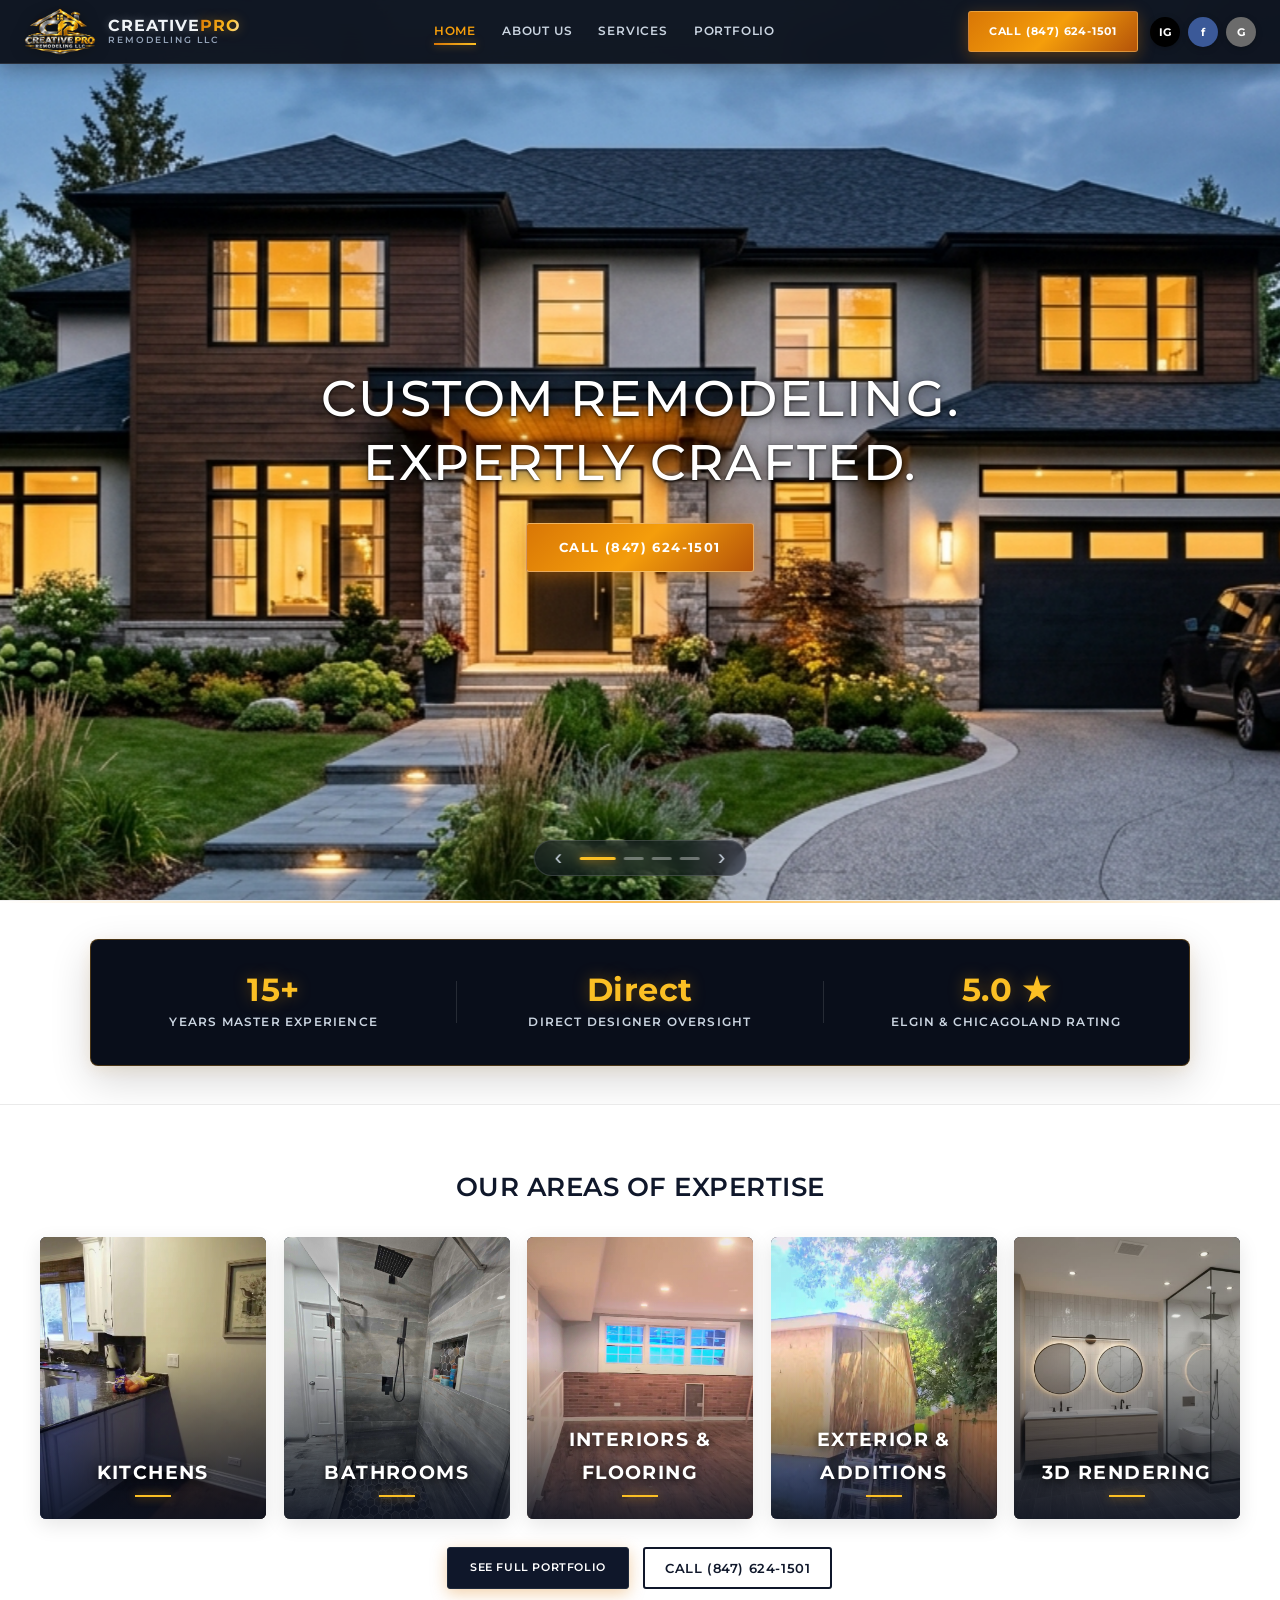
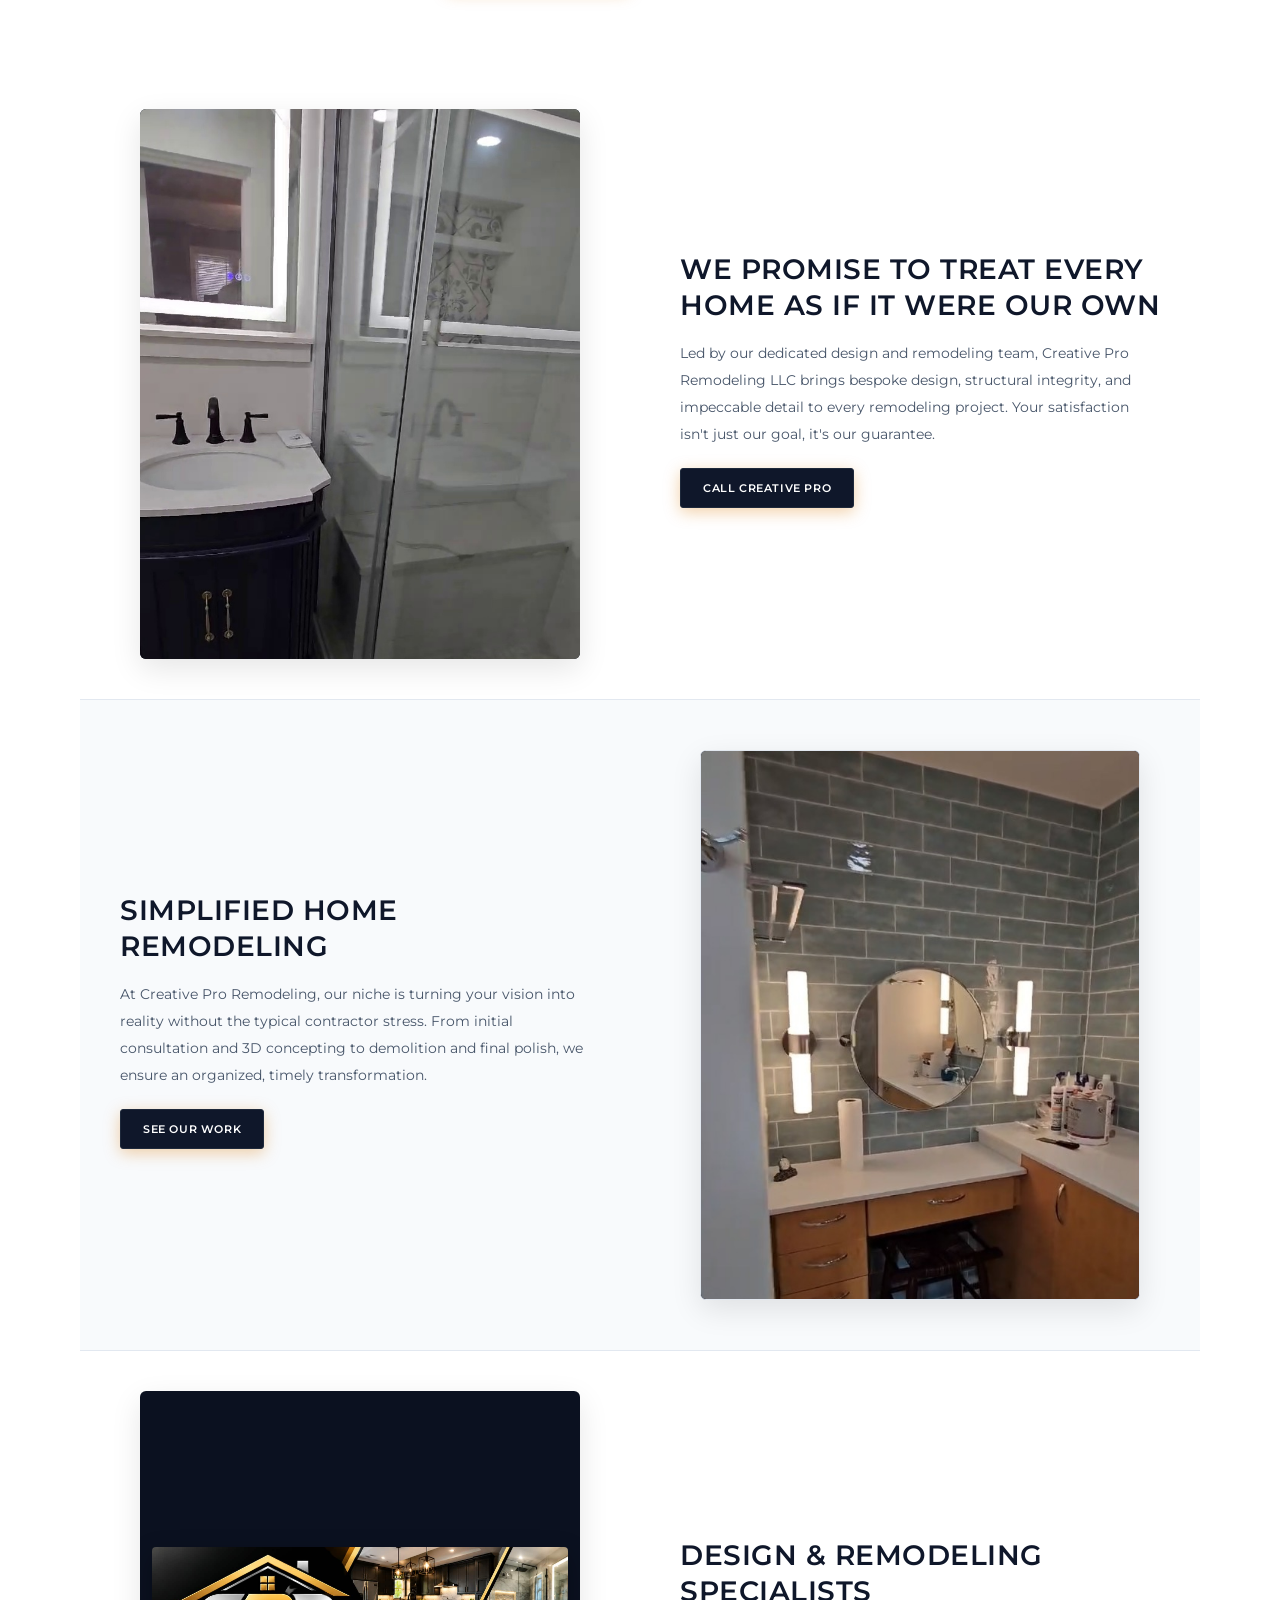
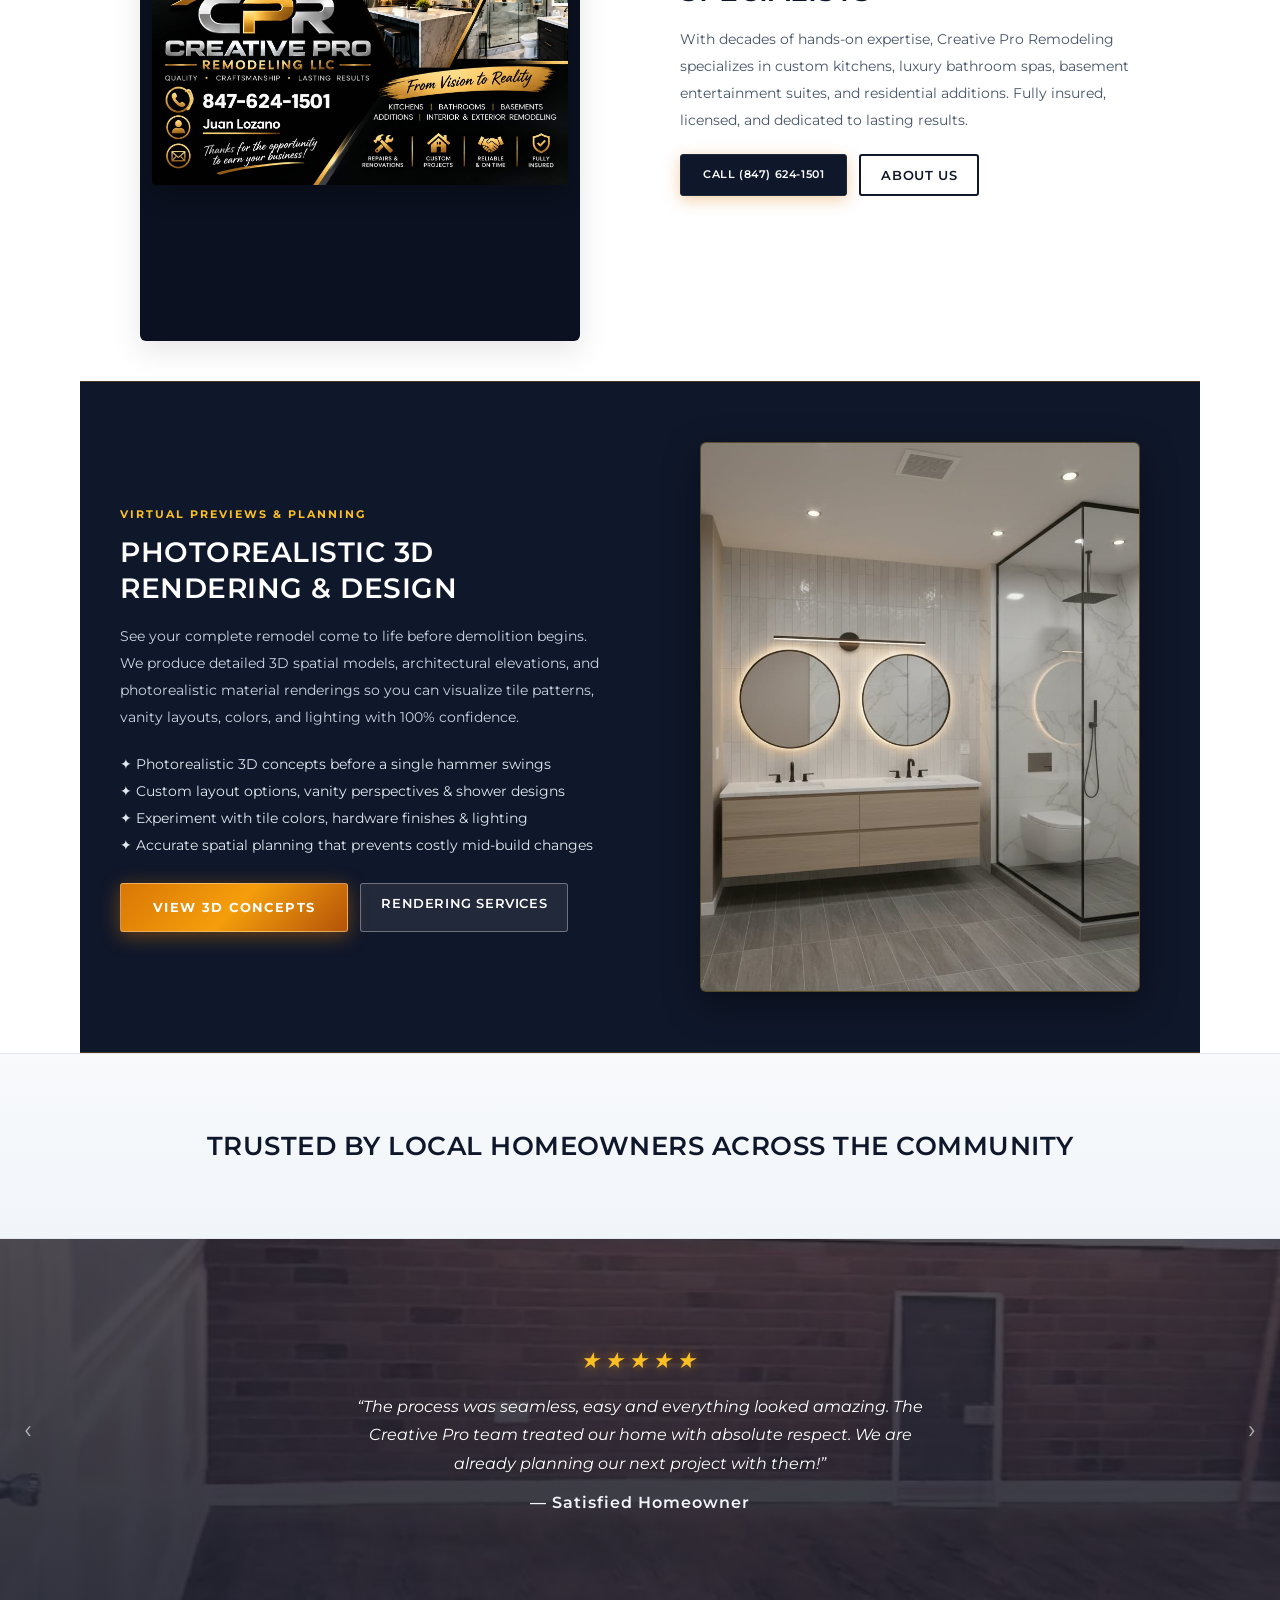
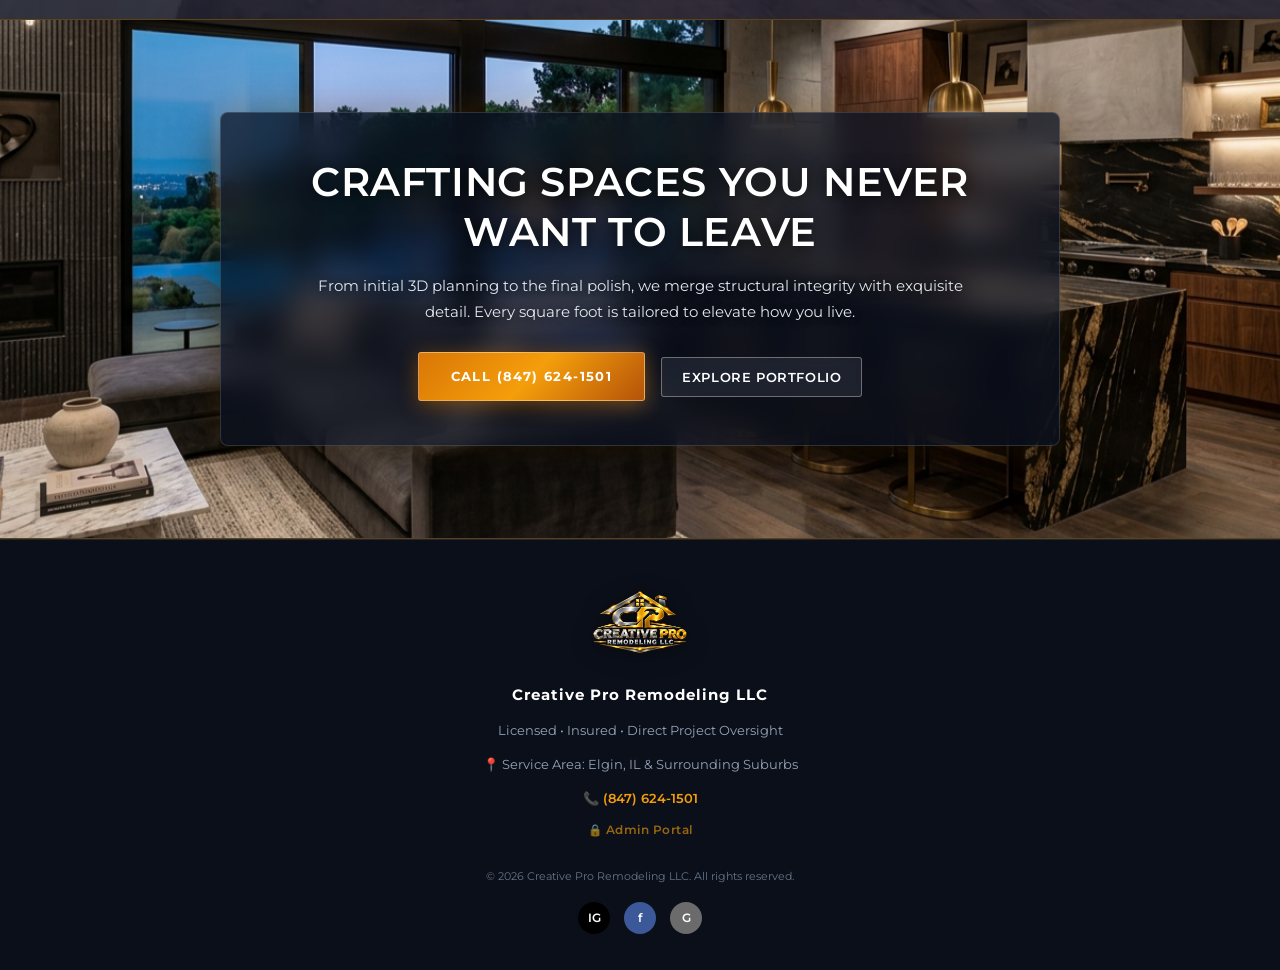
==== commit 226734c0: "Add 3D architectural rendering section to gallery, homepage, and services page" ====
--- a/index.html
+++ b/index.html
@@ -173,6 +173,11 @@
           loading="lazy">
         <div class="gal-overlay"><span class="gal-title">Exterior &amp; Additions</span></div>
       </a>
+      <a class="gal-item reveal-right delay-4" href="portfolio.html?cat=rendering">
+        <img src="photos/thumbs/bathroom-photo-04.jpg" alt="3D Design &amp; Rendering"
+          loading="lazy">
+        <div class="gal-overlay"><span class="gal-title">3D Rendering</span></div>
+      </a>
     </div>
     <div style="margin-top:28px;display:flex;justify-content:center;gap:14px;flex-wrap:wrap">
       <a class="btn reveal-up" href="portfolio.html">See Full Portfolio</a>
@@ -222,6 +227,28 @@
         <a class="btn" href="tel:8476241501">Call (847) 624-1501</a>
         <a class="btn o" href="about.html">About Us</a>
       </div>
+    </div>
+  </section>
+
+  <!-- 3D Architectural Rendering & Visualization Showcase -->
+  <section class="split rev" id="rendering-preview" style="background:#0f172a;color:#ffffff;padding:60px 20px;border-top:1px solid rgba(245,158,11,0.25);border-bottom:1px solid rgba(245,158,11,0.25)">
+    <div class="txt right reveal-left" style="color:#ffffff">
+      <span style="font-size:11px;font-weight:700;letter-spacing:2px;color:#fbbf24;text-transform:uppercase">Virtual Previews &amp; Planning</span>
+      <h2 style="color:#ffffff;margin:8px 0 16px">Photorealistic 3D Rendering &amp; Design</h2>
+      <p style="color:#cbd5e1">See your complete remodel come to life before demolition begins. We produce detailed 3D spatial models, architectural elevations, and photorealistic material renderings so you can visualize tile patterns, vanity layouts, colors, and lighting with 100% confidence.</p>
+      <ul style="margin:0 0 24px;padding-left:0;list-style:none;color:#e2e8f0;font-size:13.5px;line-height:2">
+        <li>✦ Photorealistic 3D concepts before a single hammer swings</li>
+        <li>✦ Custom layout options, vanity perspectives &amp; shower designs</li>
+        <li>✦ Experiment with tile colors, hardware finishes &amp; lighting</li>
+        <li>✦ Accurate spatial planning that prevents costly mid-build changes</li>
+      </ul>
+      <div style="display:flex;gap:12px;flex-wrap:wrap">
+        <a class="btn hero-btn" href="portfolio.html?cat=rendering">View 3D Concepts</a>
+        <a class="btn o parallax-btn-o" href="services.html#rendering">Rendering Services</a>
+      </div>
+    </div>
+    <div class="split-media reveal-right" style="box-shadow:0 12px 36px rgba(0,0,0,0.4);border:1px solid rgba(251,191,36,0.3)">
+      <img src="photos/bathroom-photo-04.jpg" alt="Photorealistic 3D Bathroom Remodel Rendering" loading="lazy">
     </div>
   </section>
 
--- a/styles.css
+++ b/styles.css
@@ -740,7 +740,7 @@
 /* Gallery - 4 Broad Categories (Portrait Editorial) */
 .gal {
   display: grid;
-  grid-template-columns: repeat(4, 1fr);
+  grid-template-columns: repeat(auto-fit, minmax(200px, 1fr));
   gap: 18px;
   max-width: 1240px;
   margin: 0 auto;
@@ -2464,7 +2464,7 @@
 /* ============================================================
    PORTFOLIO: Big category squares -> drill-in gallery
    ============================================================ */
-.cat-tiles{display:grid;grid-template-columns:repeat(2,1fr);gap:20px;max-width:1000px;margin:24px auto 60px;padding:0 20px}
+.cat-tiles{display:grid;grid-template-columns:repeat(auto-fit,minmax(280px,1fr));gap:20px;max-width:1100px;margin:24px auto 60px;padding:0 20px}
 .cat-tiles.is-hidden{display:none}
 .cat-tile{position:relative;aspect-ratio:1/1;border:1px solid var(--silver);border-radius:8px;overflow:hidden;padding:0;cursor:pointer;background:#0b0f19;box-shadow:0 6px 22px rgba(0,0,0,.12);transition:transform .35s cubic-bezier(.16,1,.3,1),box-shadow .35s,border-color .35s}
 .cat-tile:hover{transform:translateY(-6px);border-color:var(--gold);box-shadow:0 18px 40px rgba(0,0,0,.25)}
@@ -2492,7 +2492,7 @@
 .gallery-card-title{font-size:15px}
 @media(min-width:769px){.gallery-grid{grid-template-columns:repeat(3,1fr);gap:20px}}
 @media(max-width:768px){.gallery-card-title{font-size:12px}}
-@media(max-width:600px){.cat-tiles{gap:12px;padding:0 12px}.cat-tile-info{padding:16px 10px}.cat-tile-info em{font-size:10px}.gallery-toolbar{flex-direction:column;align-items:flex-start;gap:10px}}
+@media(max-width:600px){.cat-tiles{grid-template-columns:repeat(2,1fr);gap:12px;padding:0 12px}.cat-tile:last-child:nth-child(odd){grid-column:1/-1;aspect-ratio:16/9}.cat-tile-info{padding:16px 10px}.cat-tile-info em{font-size:10px}.gallery-toolbar{flex-direction:column;align-items:flex-start;gap:10px}}
 
 /* Discreet Footer Admin Portal Link */
 .footer-admin {
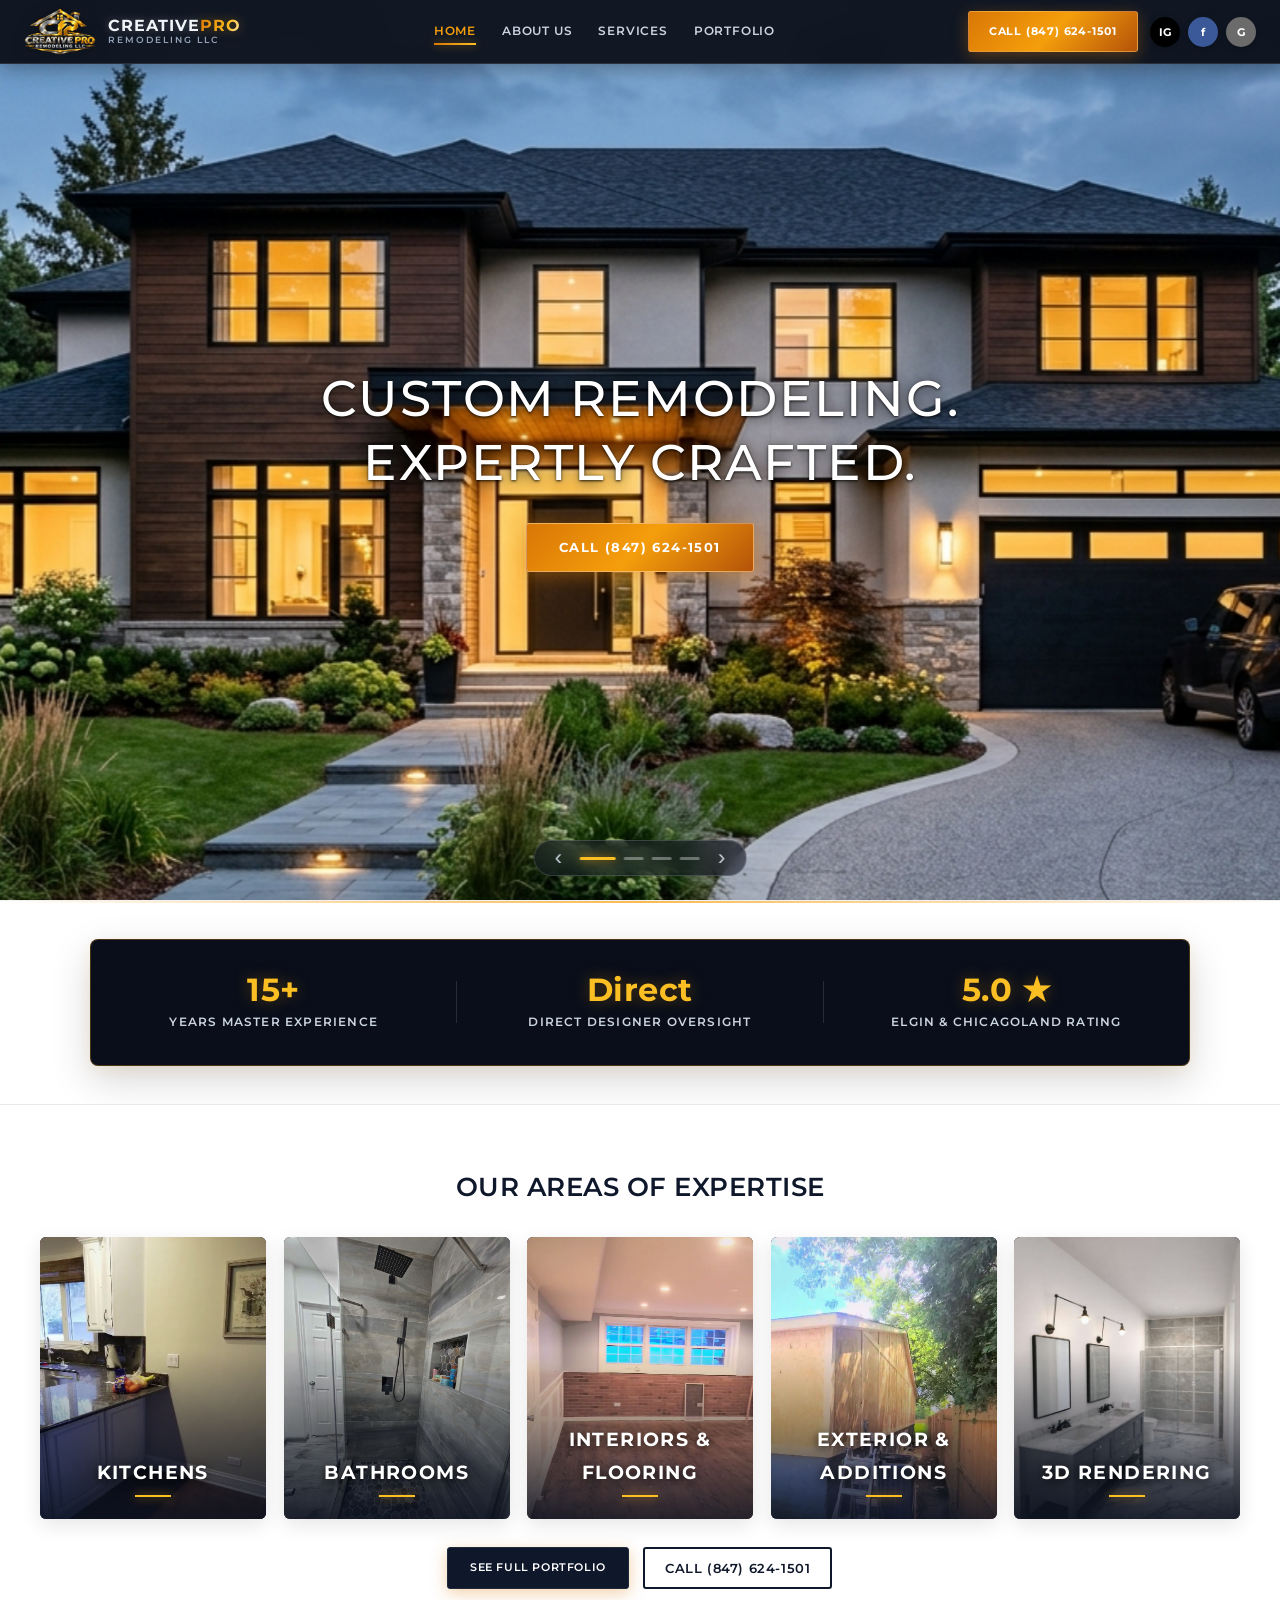
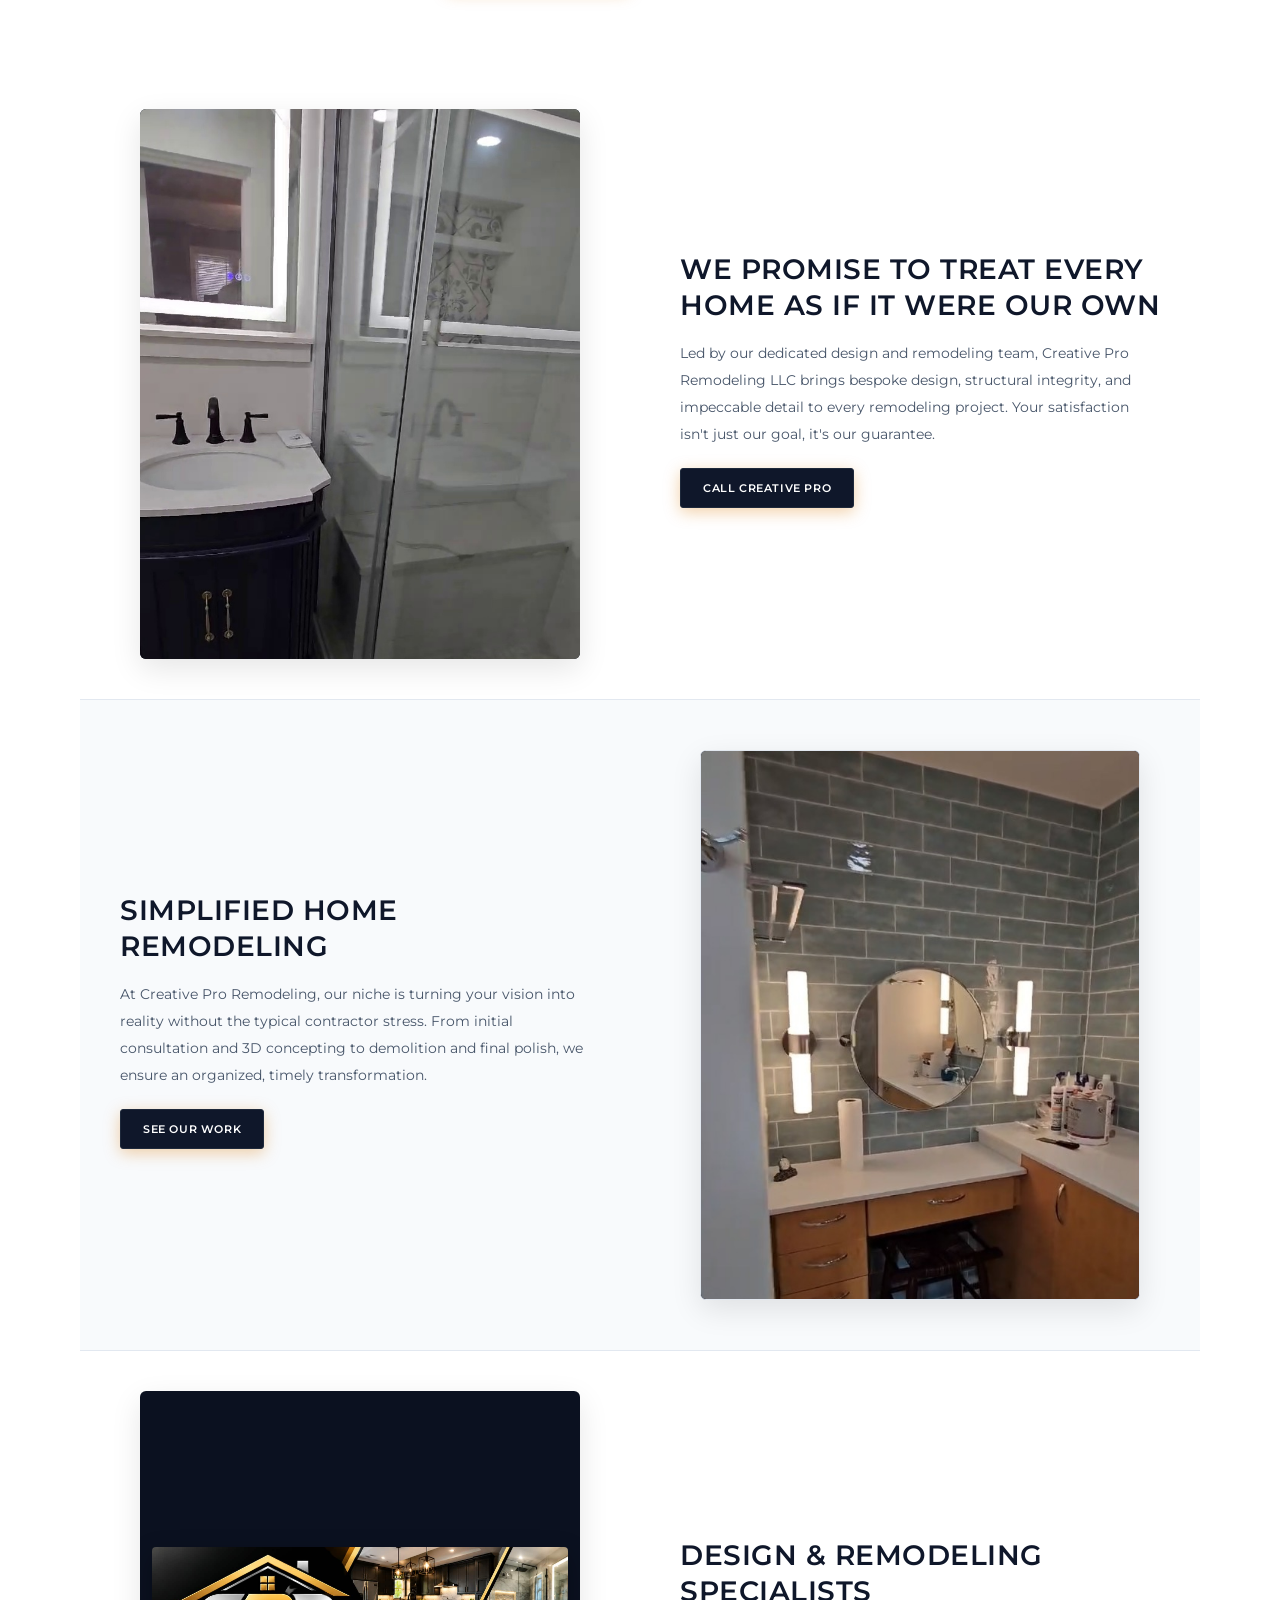
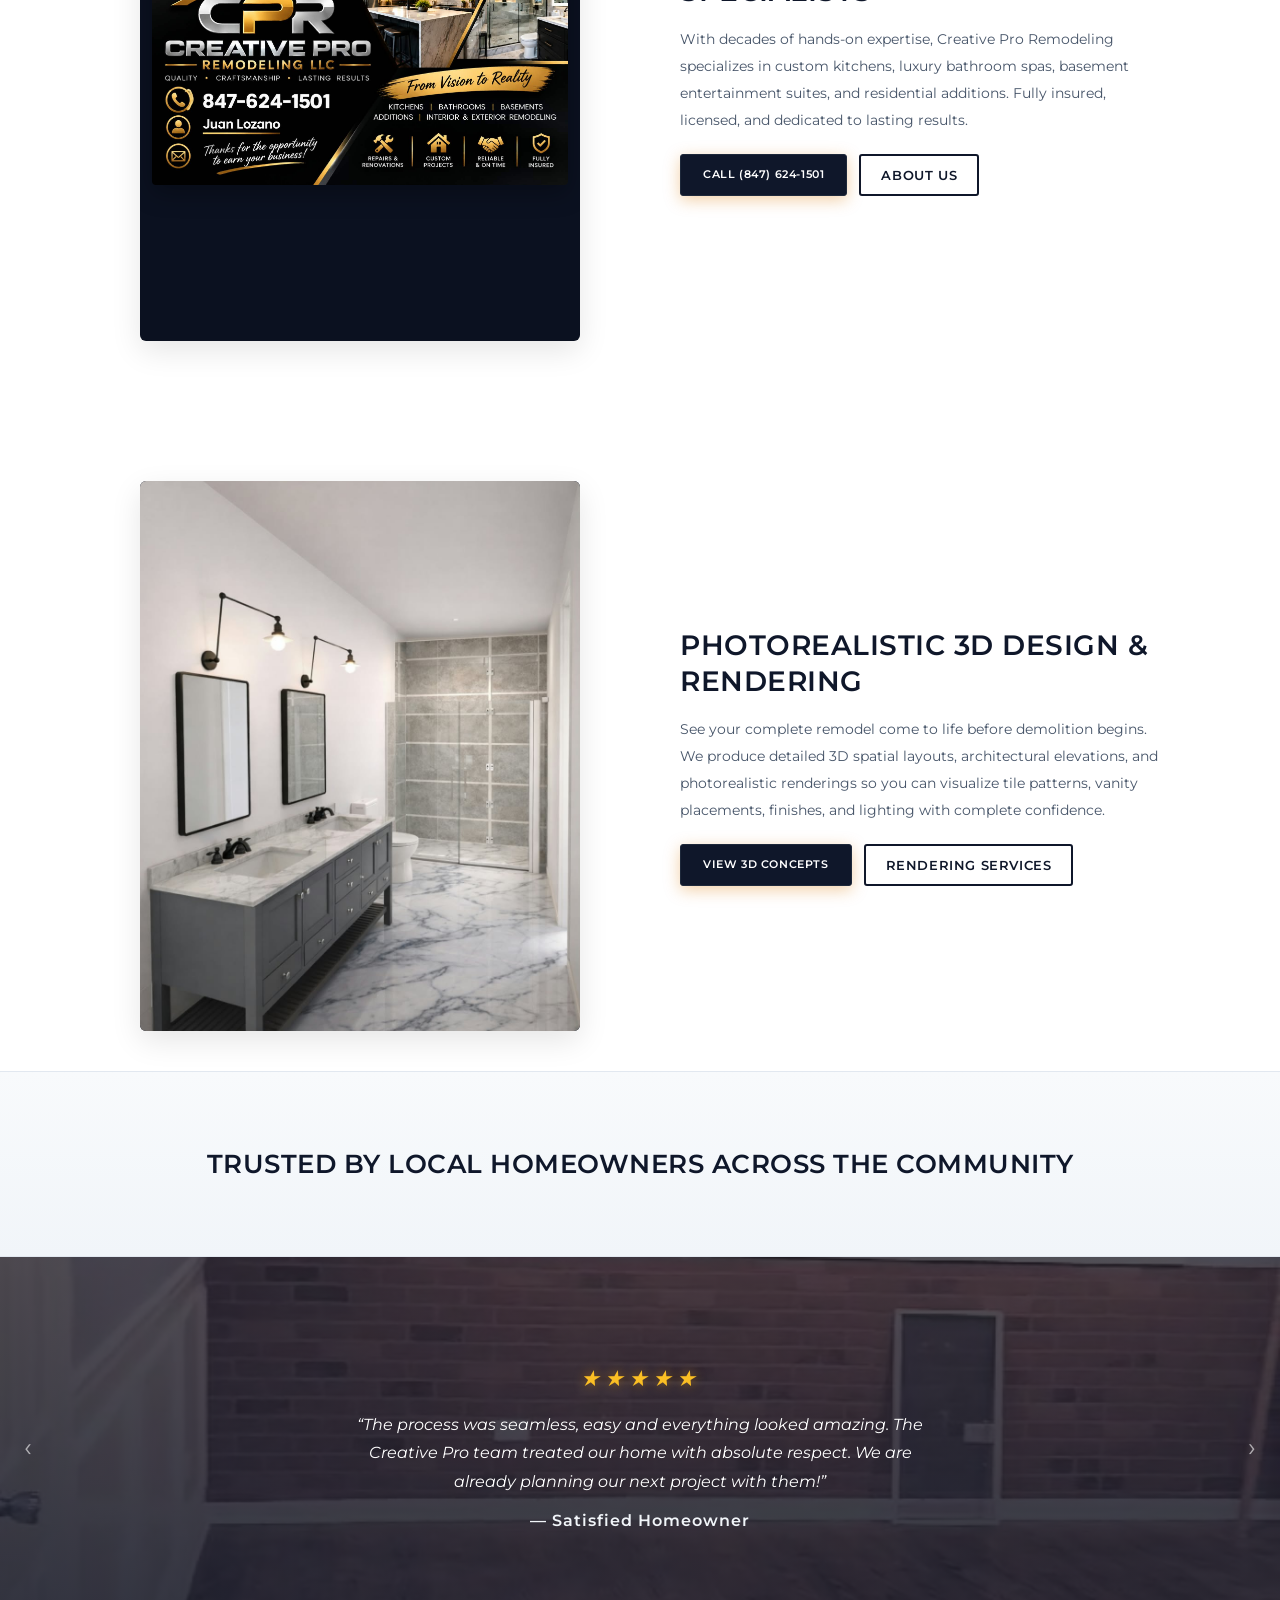
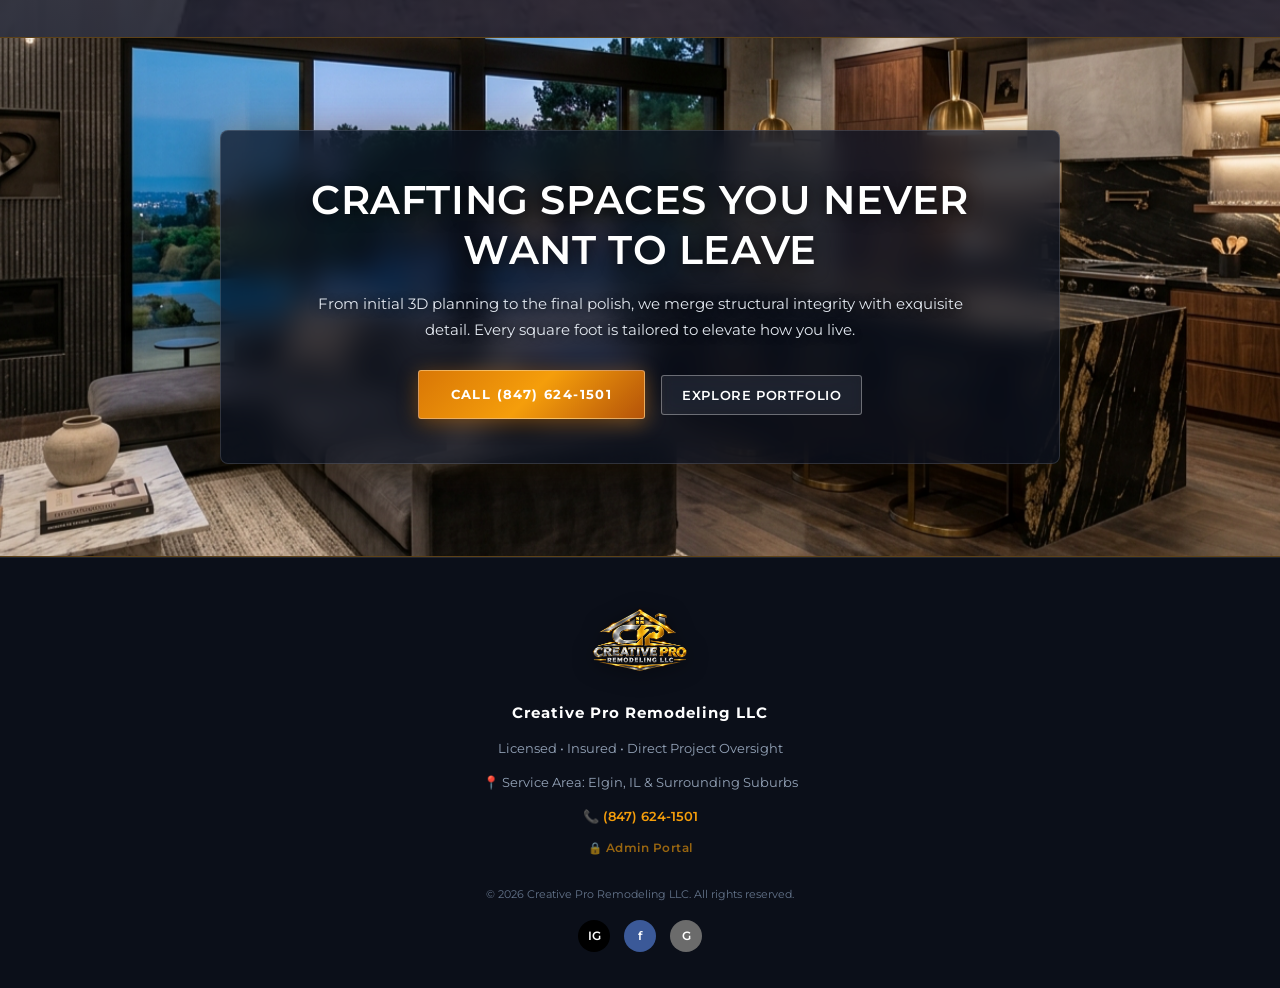
==== commit 7b8ab171: "Update rendering showcase to open white design with official 3D renders bathroom-design-01 through 0" ====
--- a/index.html
+++ b/index.html
@@ -174,7 +174,7 @@
         <div class="gal-overlay"><span class="gal-title">Exterior &amp; Additions</span></div>
       </a>
       <a class="gal-item reveal-right delay-4" href="portfolio.html?cat=rendering">
-        <img src="photos/thumbs/bathroom-photo-04.jpg" alt="3D Design &amp; Rendering"
+        <img src="photos/thumbs/bathroom-design-04.jpg" alt="3D Design &amp; Rendering"
           loading="lazy">
         <div class="gal-overlay"><span class="gal-title">3D Rendering</span></div>
       </a>
@@ -231,24 +231,17 @@
   </section>
 
   <!-- 3D Architectural Rendering & Visualization Showcase -->
-  <section class="split rev" id="rendering-preview" style="background:#0f172a;color:#ffffff;padding:60px 20px;border-top:1px solid rgba(245,158,11,0.25);border-bottom:1px solid rgba(245,158,11,0.25)">
-    <div class="txt right reveal-left" style="color:#ffffff">
-      <span style="font-size:11px;font-weight:700;letter-spacing:2px;color:#fbbf24;text-transform:uppercase">Virtual Previews &amp; Planning</span>
-      <h2 style="color:#ffffff;margin:8px 0 16px">Photorealistic 3D Rendering &amp; Design</h2>
-      <p style="color:#cbd5e1">See your complete remodel come to life before demolition begins. We produce detailed 3D spatial models, architectural elevations, and photorealistic material renderings so you can visualize tile patterns, vanity layouts, colors, and lighting with 100% confidence.</p>
-      <ul style="margin:0 0 24px;padding-left:0;list-style:none;color:#e2e8f0;font-size:13.5px;line-height:2">
-        <li>✦ Photorealistic 3D concepts before a single hammer swings</li>
-        <li>✦ Custom layout options, vanity perspectives &amp; shower designs</li>
-        <li>✦ Experiment with tile colors, hardware finishes &amp; lighting</li>
-        <li>✦ Accurate spatial planning that prevents costly mid-build changes</li>
-      </ul>
+  <section class="split" id="rendering-preview" style="margin-top:60px">
+    <div class="split-media reveal-left">
+      <img src="photos/bathroom-design-04.jpg" alt="3D Architectural Remodeling Design &amp; Rendering" loading="lazy">
+    </div>
+    <div class="txt reveal-right">
+      <h2>Photorealistic 3D Design &amp; Rendering</h2>
+      <p>See your complete remodel come to life before demolition begins. We produce detailed 3D spatial layouts, architectural elevations, and photorealistic renderings so you can visualize tile patterns, vanity placements, finishes, and lighting with complete confidence.</p>
       <div style="display:flex;gap:12px;flex-wrap:wrap">
-        <a class="btn hero-btn" href="portfolio.html?cat=rendering">View 3D Concepts</a>
-        <a class="btn o parallax-btn-o" href="services.html#rendering">Rendering Services</a>
-      </div>
-    </div>
-    <div class="split-media reveal-right" style="box-shadow:0 12px 36px rgba(0,0,0,0.4);border:1px solid rgba(251,191,36,0.3)">
-      <img src="photos/bathroom-photo-04.jpg" alt="Photorealistic 3D Bathroom Remodel Rendering" loading="lazy">
+        <a class="btn" href="portfolio.html?cat=rendering">View 3D Concepts</a>
+        <a class="btn o" href="services.html#rendering">Rendering Services</a>
+      </div>
     </div>
   </section>
 
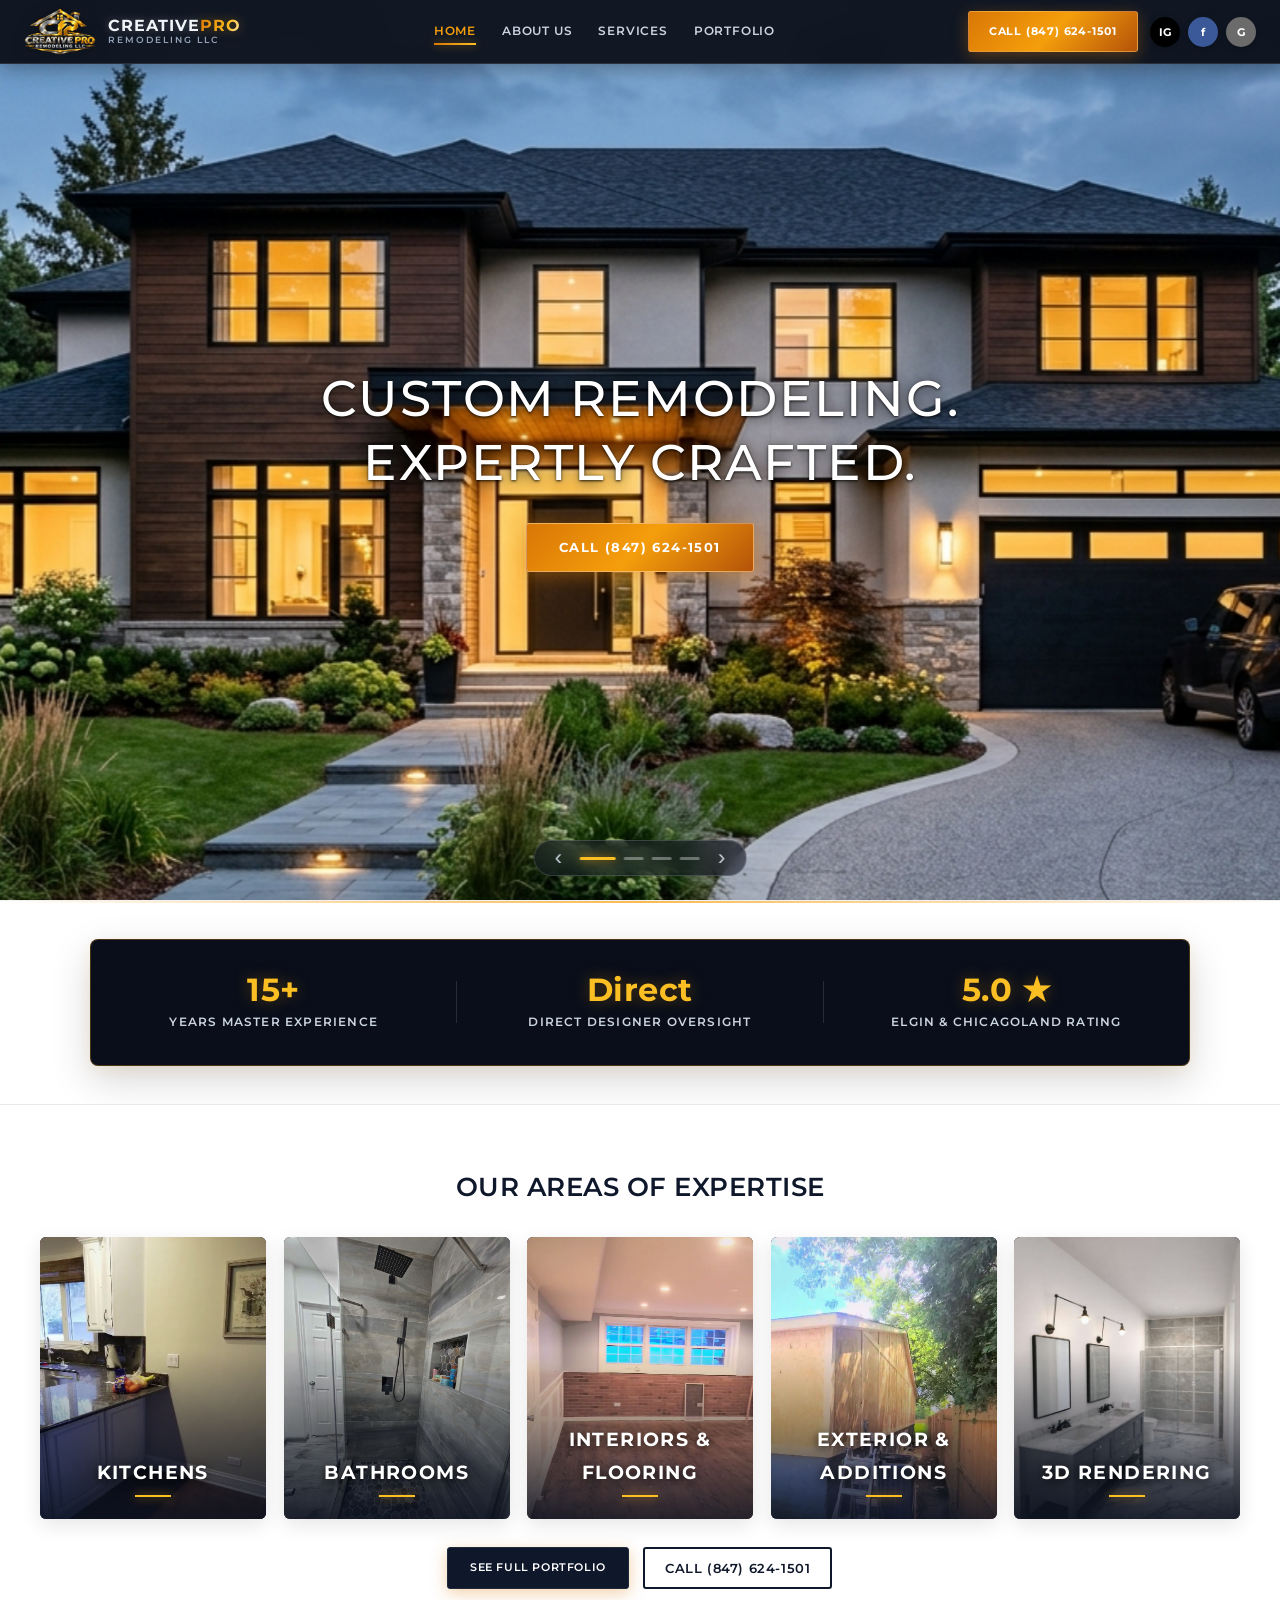
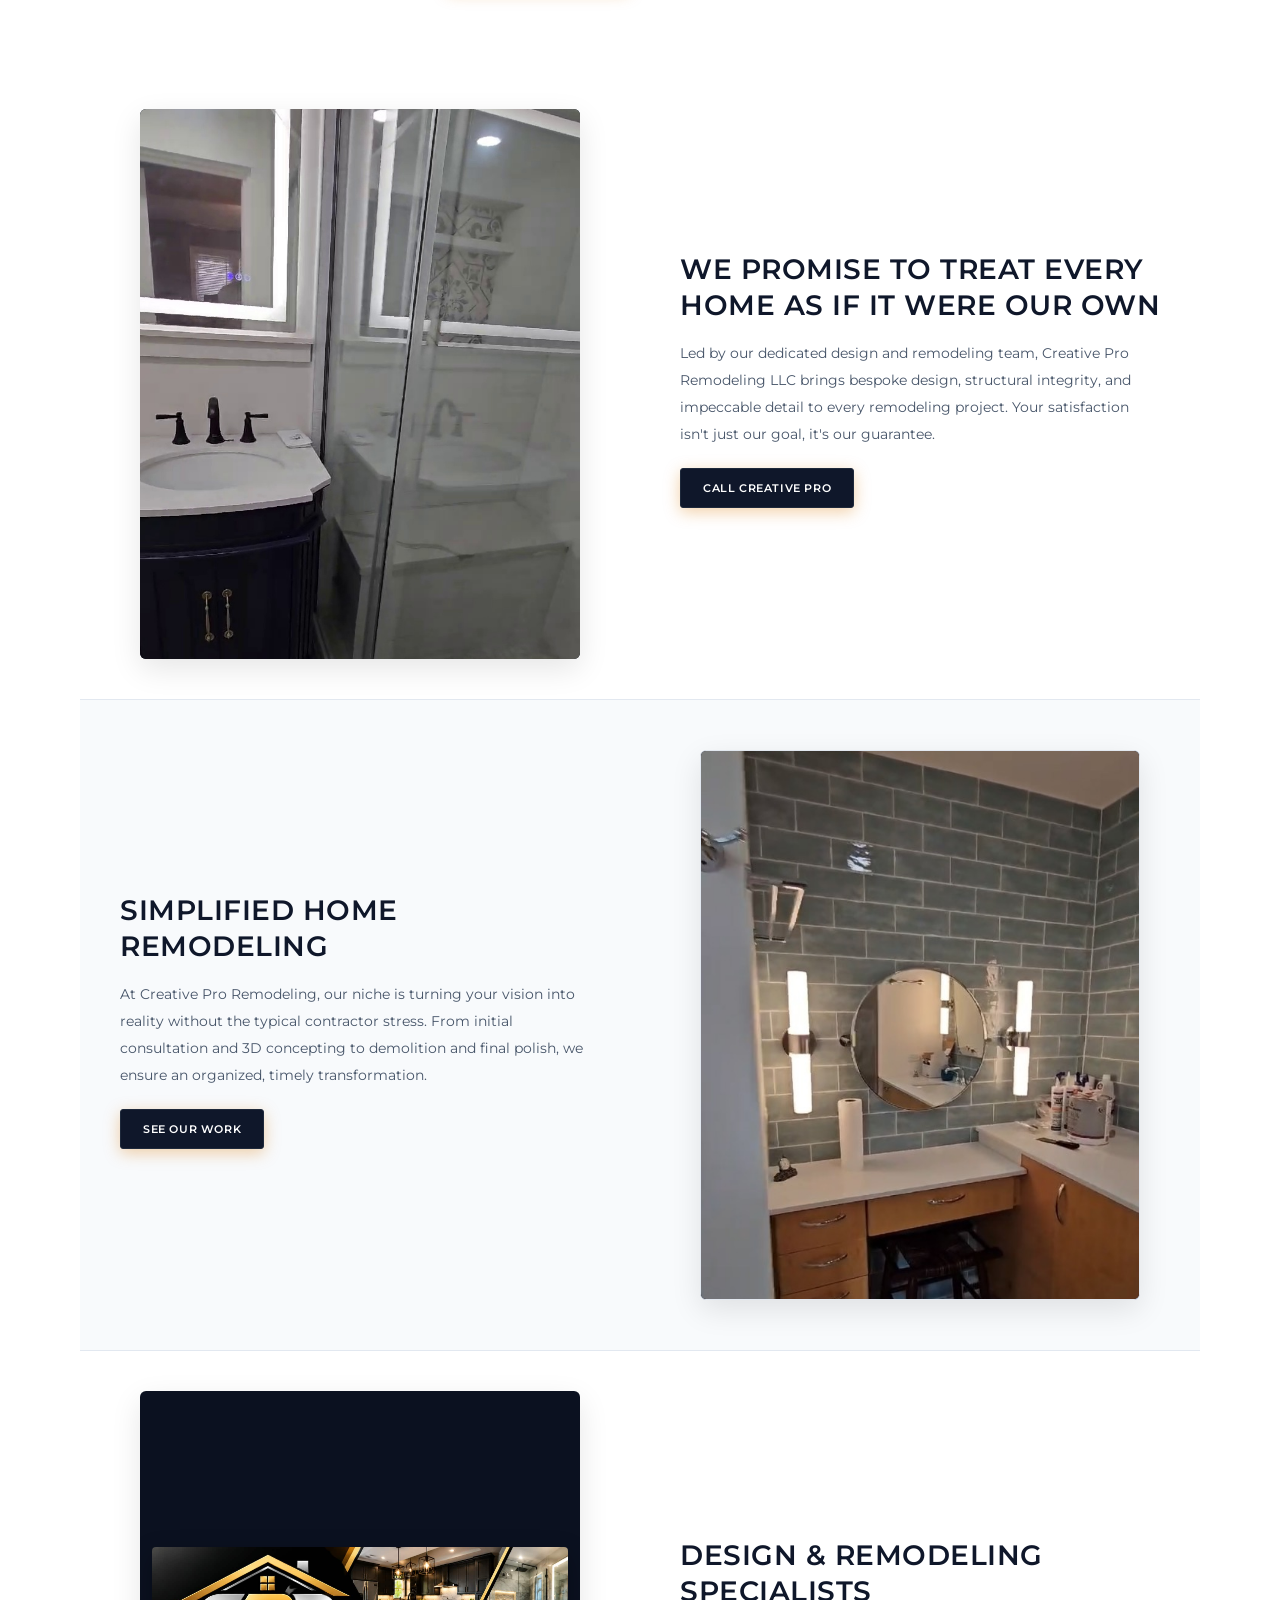
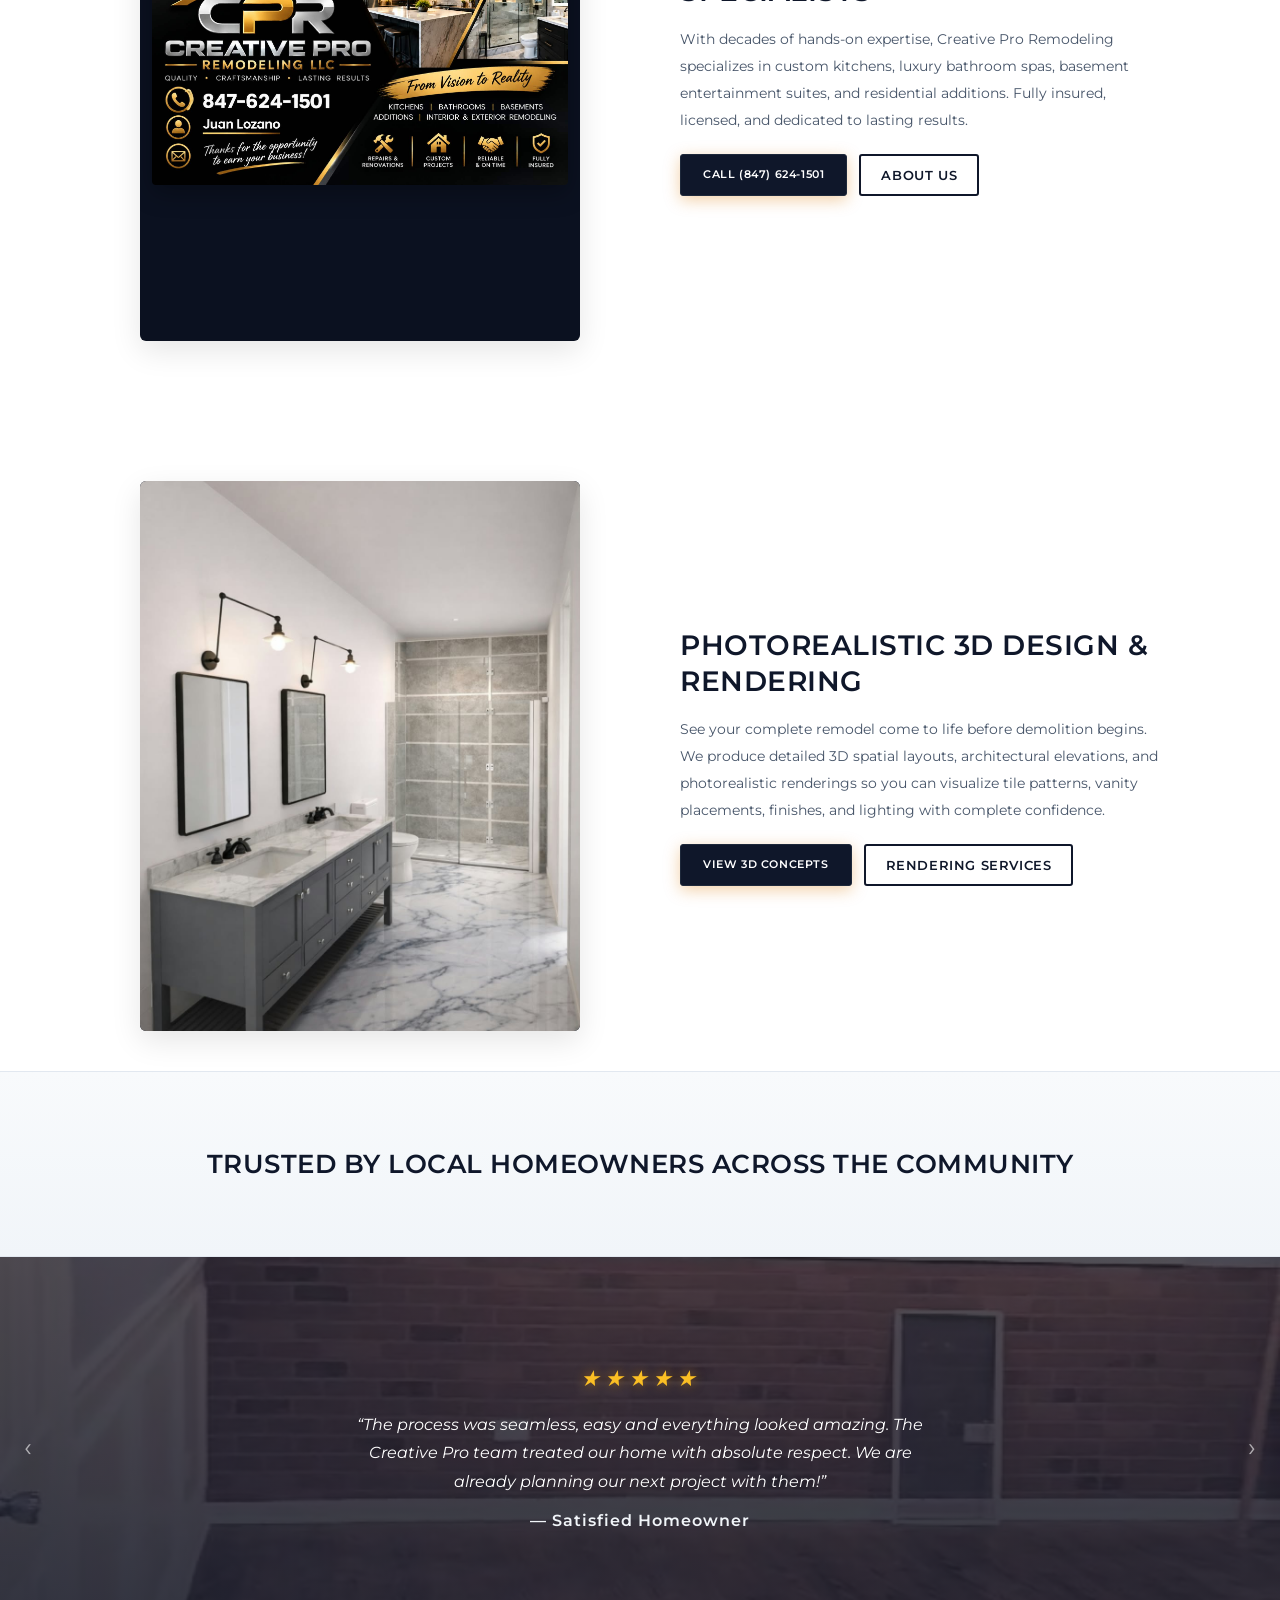
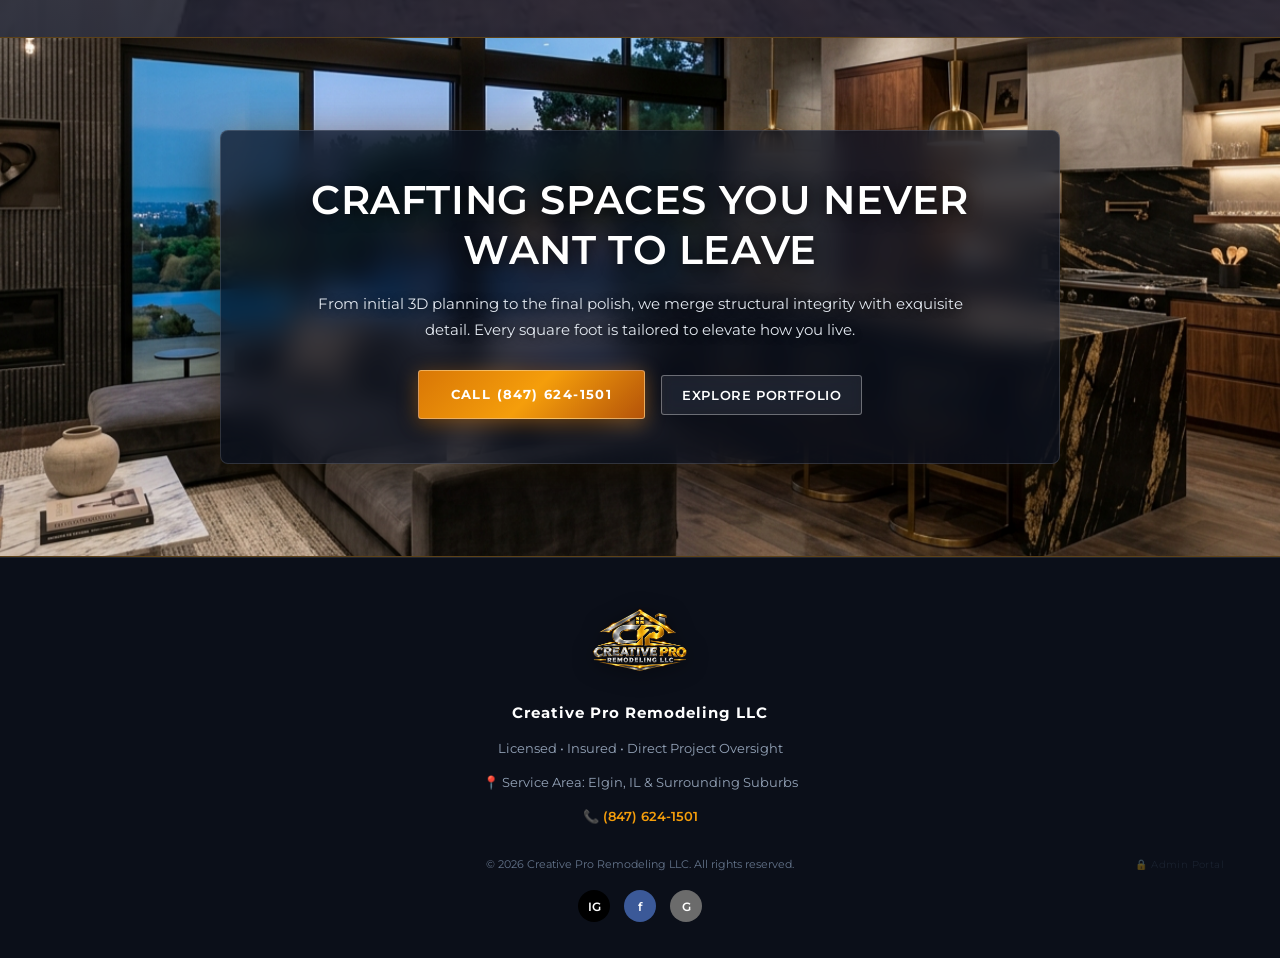
==== commit a9e02ed0: "Reposition admin link to subtle bottom-right corner and enhance breadcrumb contrast" ====
--- a/index.html
+++ b/index.html
@@ -287,15 +287,17 @@
       <p>Licensed &bull; Insured &bull; Direct Project Oversight</p>
       <p>📍 Service Area: Elgin, IL &amp; Surrounding Suburbs</p>
       <p><a href="tel:8476241501">📞 (847) 624-1501</a></p>
-      <p class="footer-admin"><a href="admin.html" class="footer-admin-link">🔒 Admin Portal</a></p>
-    </div>
-    <small>© 2026 Creative Pro Remodeling LLC. All rights reserved.</small>
+    </div>
+    <div class="footer-bottom">
+      <small>© 2026 Creative Pro Remodeling LLC. All rights reserved.</small>
+      <a href="admin.html" class="footer-admin-link" id="cpr-admin-footer-link" aria-label="Admin Portal">🔒 Admin Portal</a>
+    </div>
     <div class="soc"><i style="background:#000">IG</i><i style="background:#3b5998">f</i><i
         style="background:#6b6b6b">G</i></div>
   </footer>
 
-  <script src="main.js?v=5.1"></script>
-  <script src="content-sync.js?v=2.0"></script>
+  <script src="main.js?v=5.2"></script>
+  <script src="content-sync.js?v=2.1"></script>
 </body>
 
 </html>
--- a/styles.css
+++ b/styles.css
@@ -1454,8 +1454,8 @@
 }
 
 .portfolio-breadcrumbs {
-  font-size: 12px;
-  color: #94a3b8;
+  font-size: 13px;
+  color: #0f172a;
   display: flex;
   align-items: center;
   justify-content: center;
@@ -1463,17 +1463,25 @@
 }
 
 .portfolio-breadcrumbs a {
-  color: var(--navy);
-  text-decoration: none;
-  font-weight: 600;
+  color: #0f172a;
+  text-decoration: underline;
+  text-underline-offset: 3px;
+  font-weight: 700;
+  transition: color 0.2s ease;
 }
 
 .portfolio-breadcrumbs a:hover {
   color: var(--gold);
 }
 
-.portfolio-breadcrumbs span {
-  opacity: 0.6;
+.portfolio-breadcrumbs .breadcrumb-sep {
+  color: #64748b;
+  font-weight: 700;
+}
+
+.portfolio-breadcrumbs .breadcrumb-current {
+  color: #0f172a;
+  font-weight: 700;
 }
 
 /* Category Filter Tabs (Modern Web Gallery Style) */
@@ -2494,23 +2502,48 @@
 @media(max-width:768px){.gallery-card-title{font-size:12px}}
 @media(max-width:600px){.cat-tiles{grid-template-columns:repeat(2,1fr);gap:12px;padding:0 12px}.cat-tile:last-child:nth-child(odd){grid-column:1/-1;aspect-ratio:16/9}.cat-tile-info{padding:16px 10px}.cat-tile-info em{font-size:10px}.gallery-toolbar{flex-direction:column;align-items:flex-start;gap:10px}}
 
-/* Discreet Footer Admin Portal Link */
-.footer-admin {
-  margin-top: 10px;
-  font-size: 11.5px;
-}
+/* Footer Bottom & Far-Right Subtle Admin Portal Link */
+.footer-bottom {
+  width: 100%;
+  max-width: 1200px;
+  position: relative;
+  display: flex;
+  align-items: center;
+  justify-content: center;
+  padding: 0 16px;
+}
+
+.footer-bottom small {
+  font-size: 11px;
+  color: #64748b;
+  margin: 0 auto;
+}
+
 .footer-admin-link {
-  color: var(--silver-dark);
+  position: absolute;
+  right: 16px;
+  font-size: 10px;
+  color: #334155;
   text-decoration: none;
-  font-weight: 500;
-  opacity: 0.6;
-  letter-spacing: 0.5px;
-  display: inline-flex;
-  align-items: center;
-  gap: 5px;
-  transition: all 0.2s ease;
-}
+  opacity: 0.35;
+  letter-spacing: 0.4px;
+  transition: opacity 0.3s ease, color 0.3s ease;
+}
+
 .footer-admin-link:hover {
-  opacity: 1;
-  color: var(--gold-bright);
-}
+  opacity: 0.9;
+  color: #94a3b8;
+}
+
+@media (max-width: 600px) {
+  .footer-bottom {
+    flex-direction: column;
+    gap: 6px;
+  }
+  .footer-admin-link {
+    position: static;
+    font-size: 9.5px;
+    align-self: flex-end;
+    margin-right: 8px;
+  }
+}
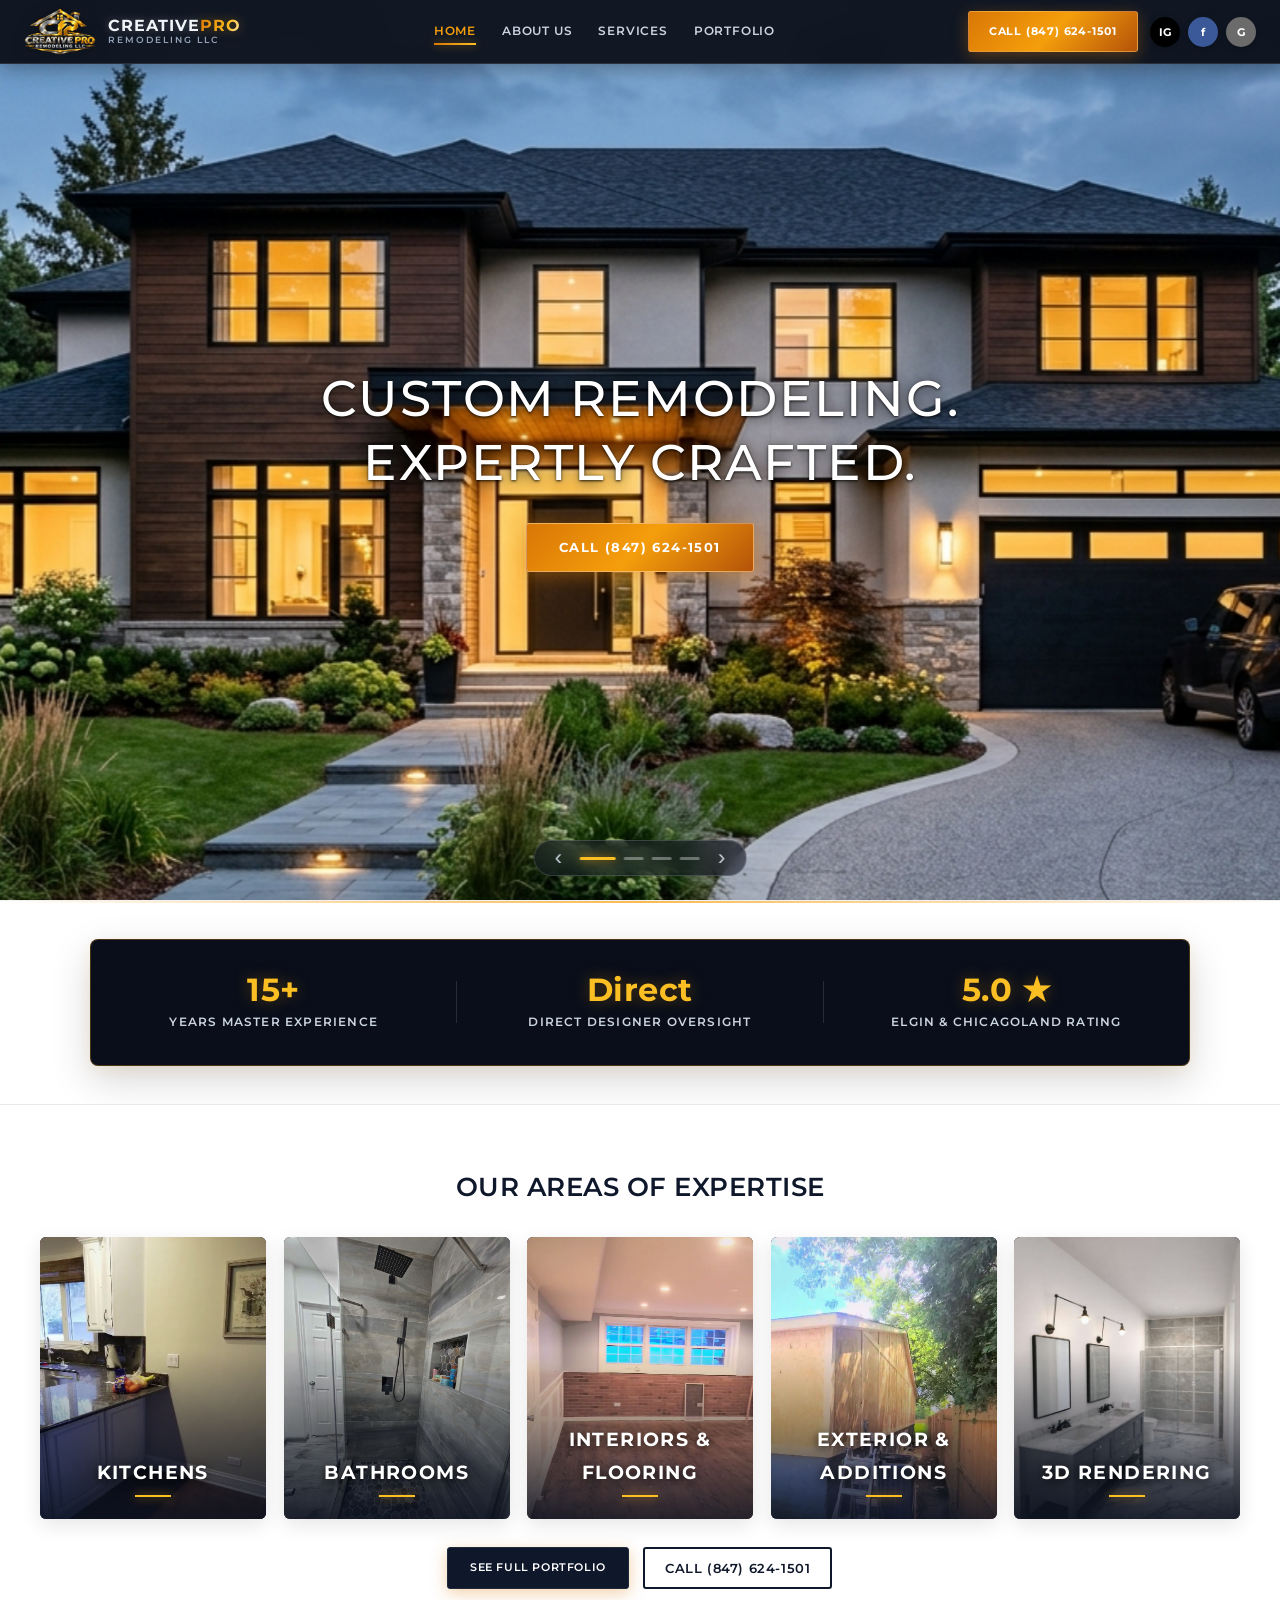
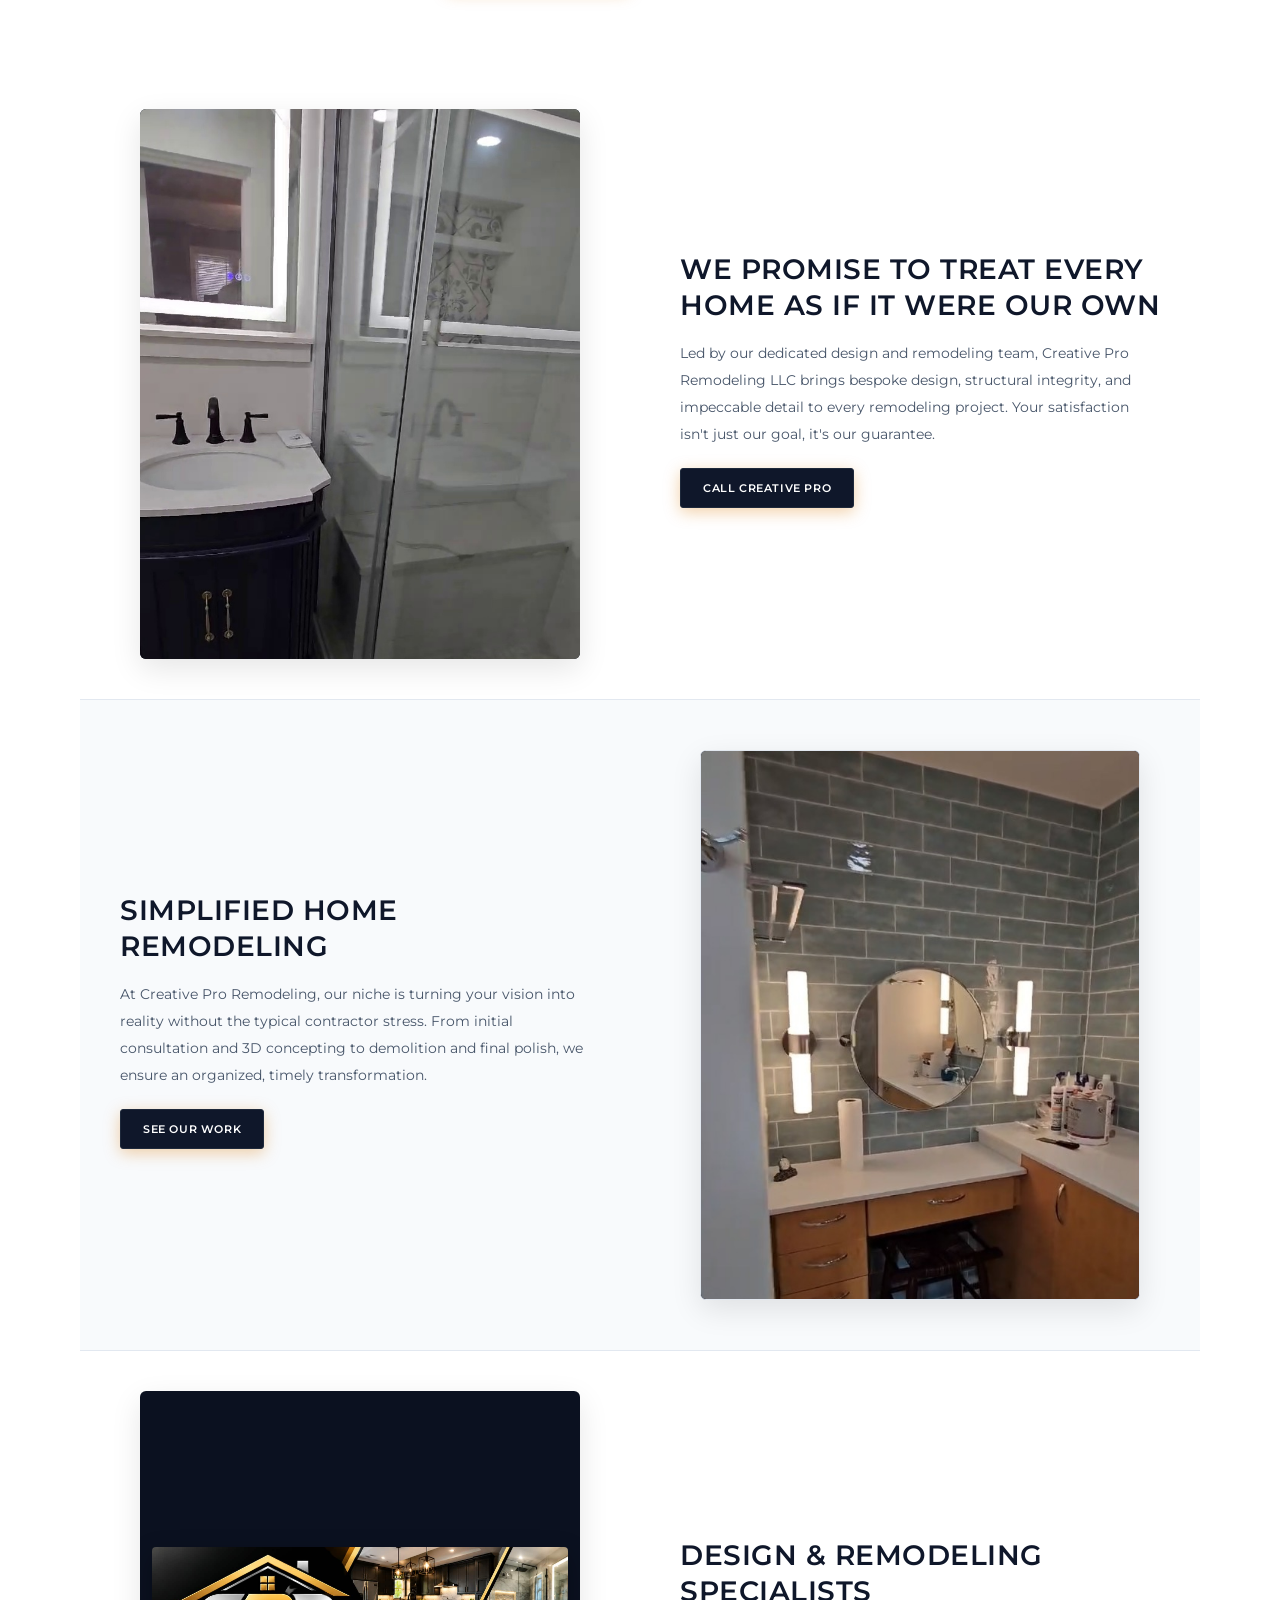
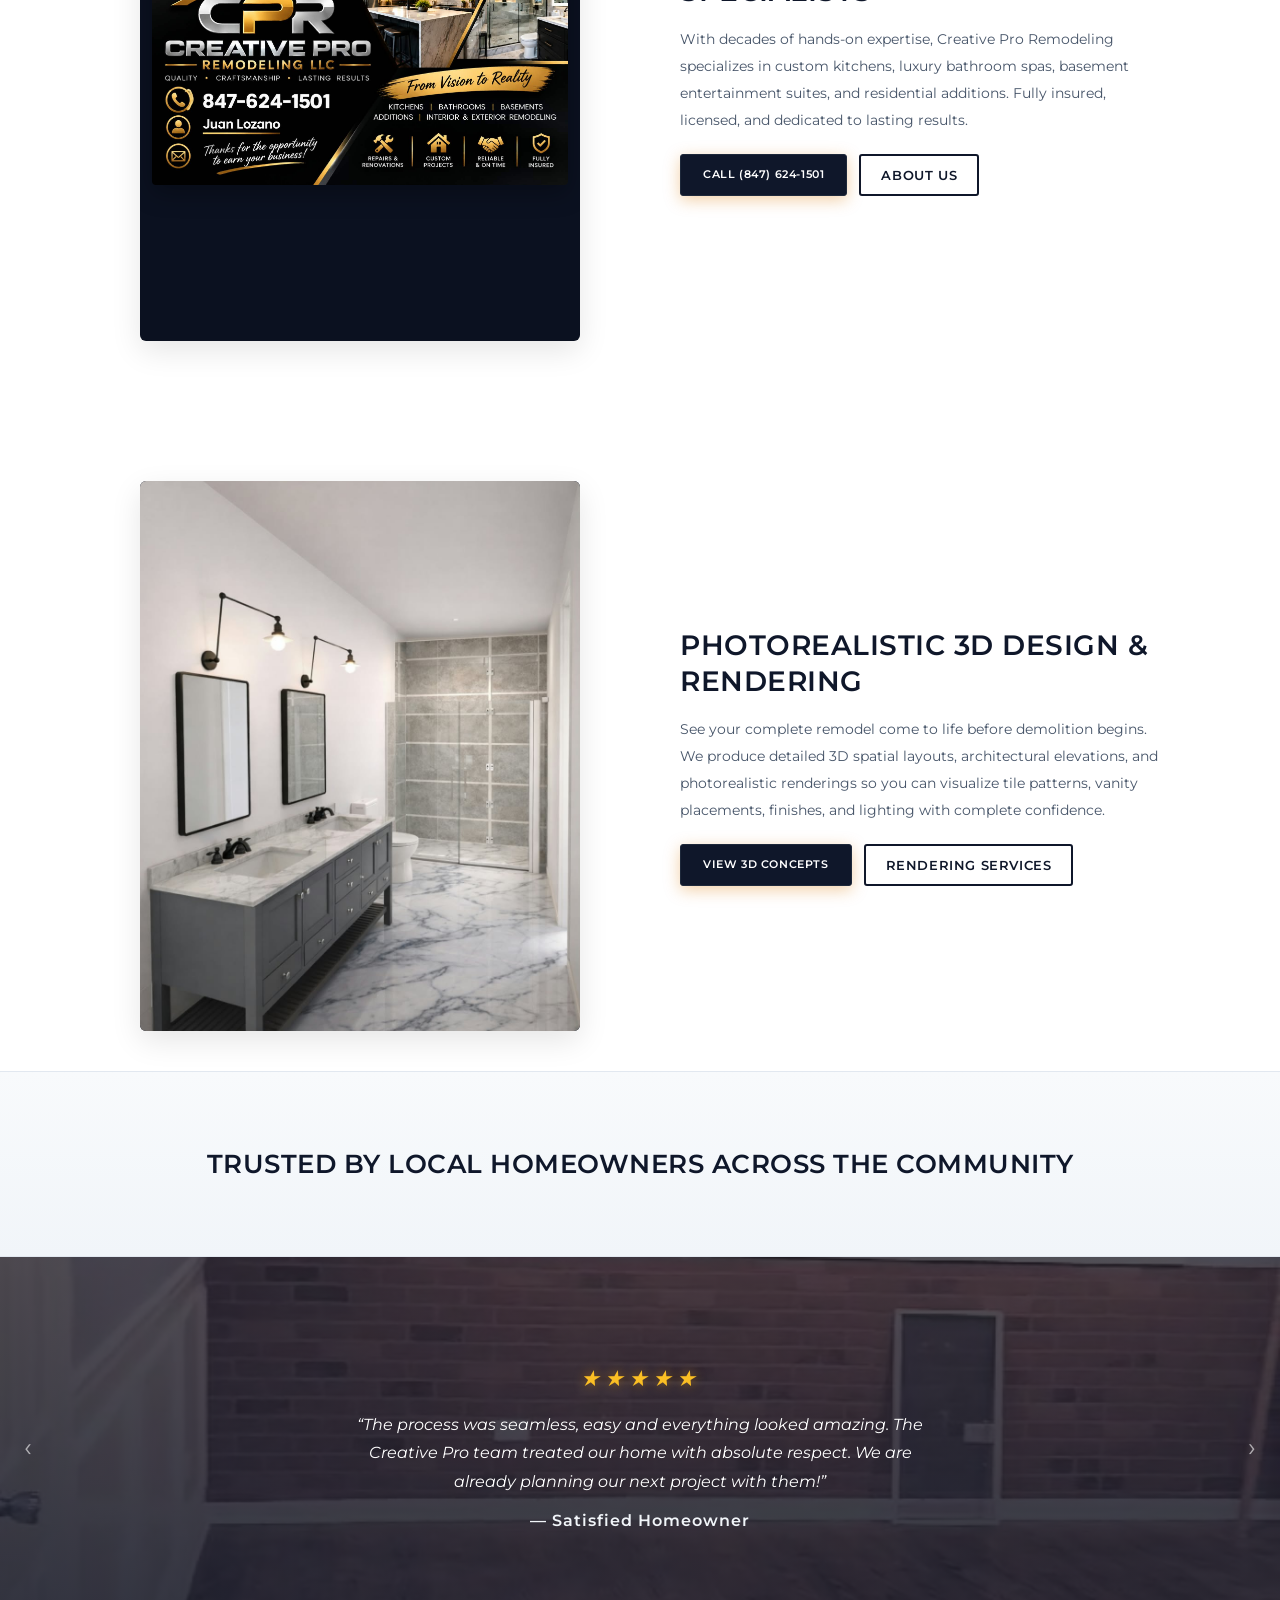
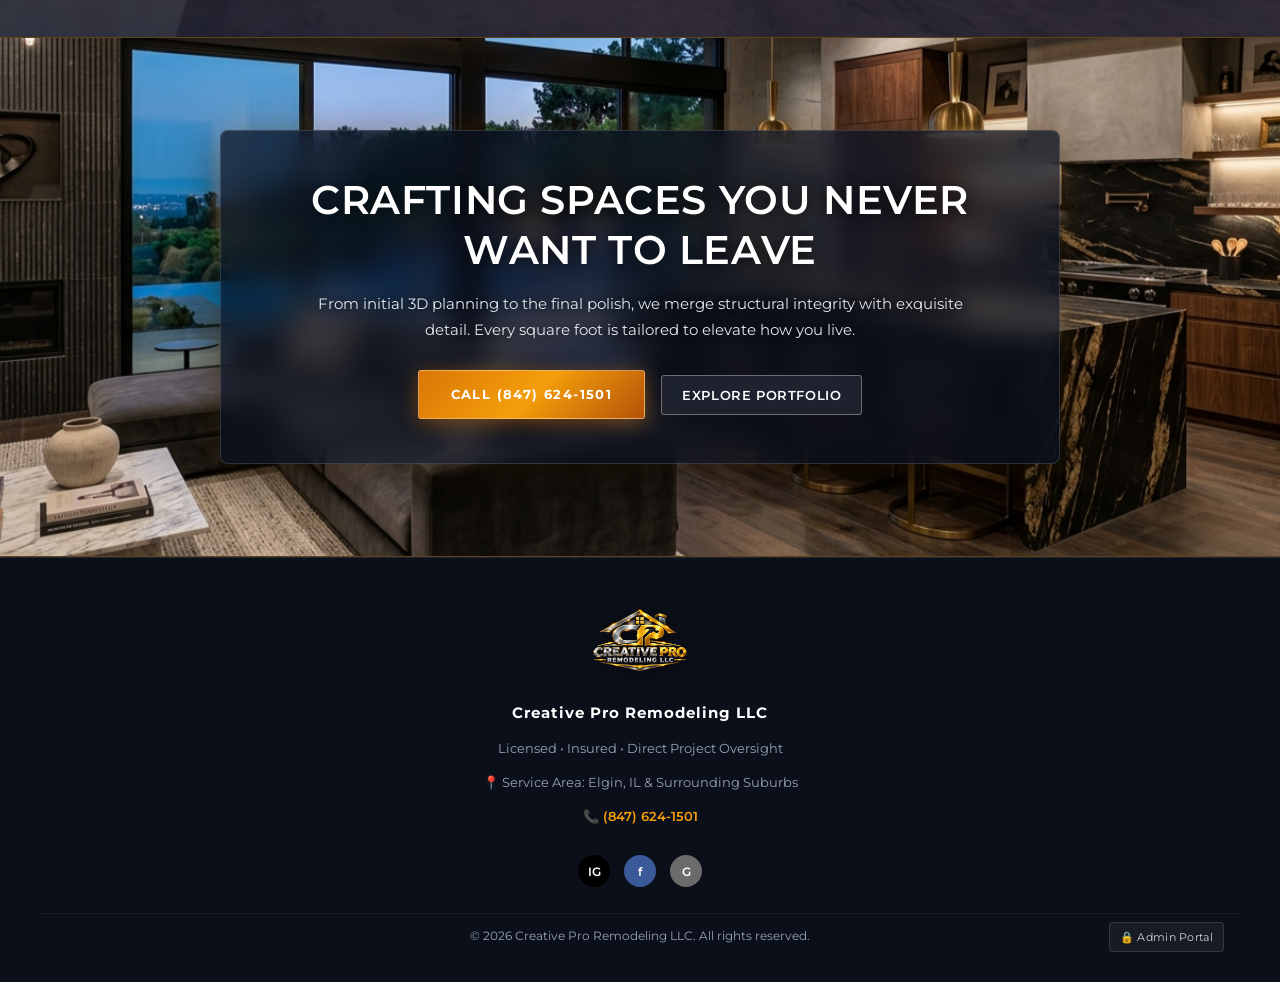
==== commit de391453: "Fix Admin Portal link visibility and tap area on mobile and add mobile drawer access" ====
--- a/index.html
+++ b/index.html
@@ -32,7 +32,7 @@
 
   <link href="https://fonts.googleapis.com/css2?family=Montserrat:ital,wght@0,400;0,500;0,600;0,700;1,400&display=swap"
     rel="stylesheet">
-  <link rel="stylesheet" href="styles.css?v=5.0">
+  <link rel="stylesheet" href="styles.css?v=5.3">
 </head>
 
 <body>
@@ -66,6 +66,7 @@
         <div class="mobile-drawer-footer">
           <a href="tel:8476241501" class="mobile-drawer-btn mobile-drawer-call">📞 (847) 624-1501</a>
           <a href="portfolio.html" class="mobile-drawer-btn mobile-drawer-est">View Portfolio</a>
+          <a href="admin.html" class="mobile-drawer-admin-link">🔒 Admin Portal</a>
         </div>
       </div>
 
@@ -288,12 +289,12 @@
       <p>📍 Service Area: Elgin, IL &amp; Surrounding Suburbs</p>
       <p><a href="tel:8476241501">📞 (847) 624-1501</a></p>
     </div>
+    <div class="soc"><i style="background:#000">IG</i><i style="background:#3b5998">f</i><i
+        style="background:#6b6b6b">G</i></div>
     <div class="footer-bottom">
       <small>© 2026 Creative Pro Remodeling LLC. All rights reserved.</small>
       <a href="admin.html" class="footer-admin-link" id="cpr-admin-footer-link" aria-label="Admin Portal">🔒 Admin Portal</a>
     </div>
-    <div class="soc"><i style="background:#000">IG</i><i style="background:#3b5998">f</i><i
-        style="background:#6b6b6b">G</i></div>
   </footer>
 
   <script src="main.js?v=5.2"></script>
--- a/styles.css
+++ b/styles.css
@@ -2502,7 +2502,7 @@
 @media(max-width:768px){.gallery-card-title{font-size:12px}}
 @media(max-width:600px){.cat-tiles{grid-template-columns:repeat(2,1fr);gap:12px;padding:0 12px}.cat-tile:last-child:nth-child(odd){grid-column:1/-1;aspect-ratio:16/9}.cat-tile-info{padding:16px 10px}.cat-tile-info em{font-size:10px}.gallery-toolbar{flex-direction:column;align-items:flex-start;gap:10px}}
 
-/* Footer Bottom & Far-Right Subtle Admin Portal Link */
+/* Footer Bottom & Far-Right Admin Portal Link */
 .footer-bottom {
   width: 100%;
   max-width: 1200px;
@@ -2510,40 +2510,88 @@
   display: flex;
   align-items: center;
   justify-content: center;
-  padding: 0 16px;
+  padding: 14px 16px 0;
+  border-top: 1px solid rgba(255, 255, 255, 0.06);
+  margin-top: 10px;
 }
 
 .footer-bottom small {
-  font-size: 11px;
-  color: #64748b;
+  font-size: 11.5px;
+  color: #94a3b8;
   margin: 0 auto;
+  line-height: 1.5;
 }
 
 .footer-admin-link {
   position: absolute;
   right: 16px;
-  font-size: 10px;
-  color: #334155;
+  font-size: 11px;
+  color: #cbd5e1;
   text-decoration: none;
-  opacity: 0.35;
-  letter-spacing: 0.4px;
-  transition: opacity 0.3s ease, color 0.3s ease;
-}
-
-.footer-admin-link:hover {
-  opacity: 0.9;
-  color: #94a3b8;
-}
-
-@media (max-width: 600px) {
+  letter-spacing: 0.3px;
+  display: inline-flex;
+  align-items: center;
+  gap: 5px;
+  padding: 5px 10px;
+  border-radius: 4px;
+  background: rgba(255, 255, 255, 0.05);
+  border: 1px solid rgba(255, 255, 255, 0.12);
+  transition: all 0.2s ease;
+  white-space: nowrap;
+}
+
+.footer-admin-link:hover,
+.footer-admin-link:focus-visible,
+.footer-admin-link:active {
+  color: #ffffff;
+  background: rgba(255, 255, 255, 0.14);
+  border-color: rgba(245, 158, 11, 0.5);
+  box-shadow: 0 0 10px rgba(245, 158, 11, 0.2);
+}
+
+@media (max-width: 768px) {
   .footer-bottom {
     flex-direction: column;
-    gap: 6px;
+    align-items: center;
+    gap: 12px;
+    padding: 16px 12px 0;
+  }
+  .footer-bottom small {
+    margin: 0;
+    text-align: center;
   }
   .footer-admin-link {
     position: static;
-    font-size: 9.5px;
     align-self: flex-end;
-    margin-right: 8px;
-  }
-}
+    font-size: 11.5px;
+    color: #f1f5f9;
+    background: rgba(255, 255, 255, 0.09);
+    border: 1px solid rgba(255, 255, 255, 0.2);
+    padding: 8px 14px;
+    border-radius: 6px;
+    min-height: 38px;
+    box-sizing: border-box;
+  }
+}
+
+/* Mobile Drawer Admin Link */
+.mobile-drawer-admin-link {
+  display: block;
+  text-align: center;
+  font-size: 12px;
+  color: #cbd5e1;
+  text-decoration: none;
+  padding: 8px 12px;
+  margin-top: 4px;
+  border-radius: 4px;
+  background: rgba(255, 255, 255, 0.05);
+  border: 1px solid rgba(255, 255, 255, 0.1);
+  transition: all 0.2s ease;
+}
+
+.mobile-drawer-admin-link:hover,
+.mobile-drawer-admin-link:active {
+  color: var(--gold-bright);
+  background: rgba(255, 255, 255, 0.1);
+  border-color: rgba(245, 158, 11, 0.4);
+}
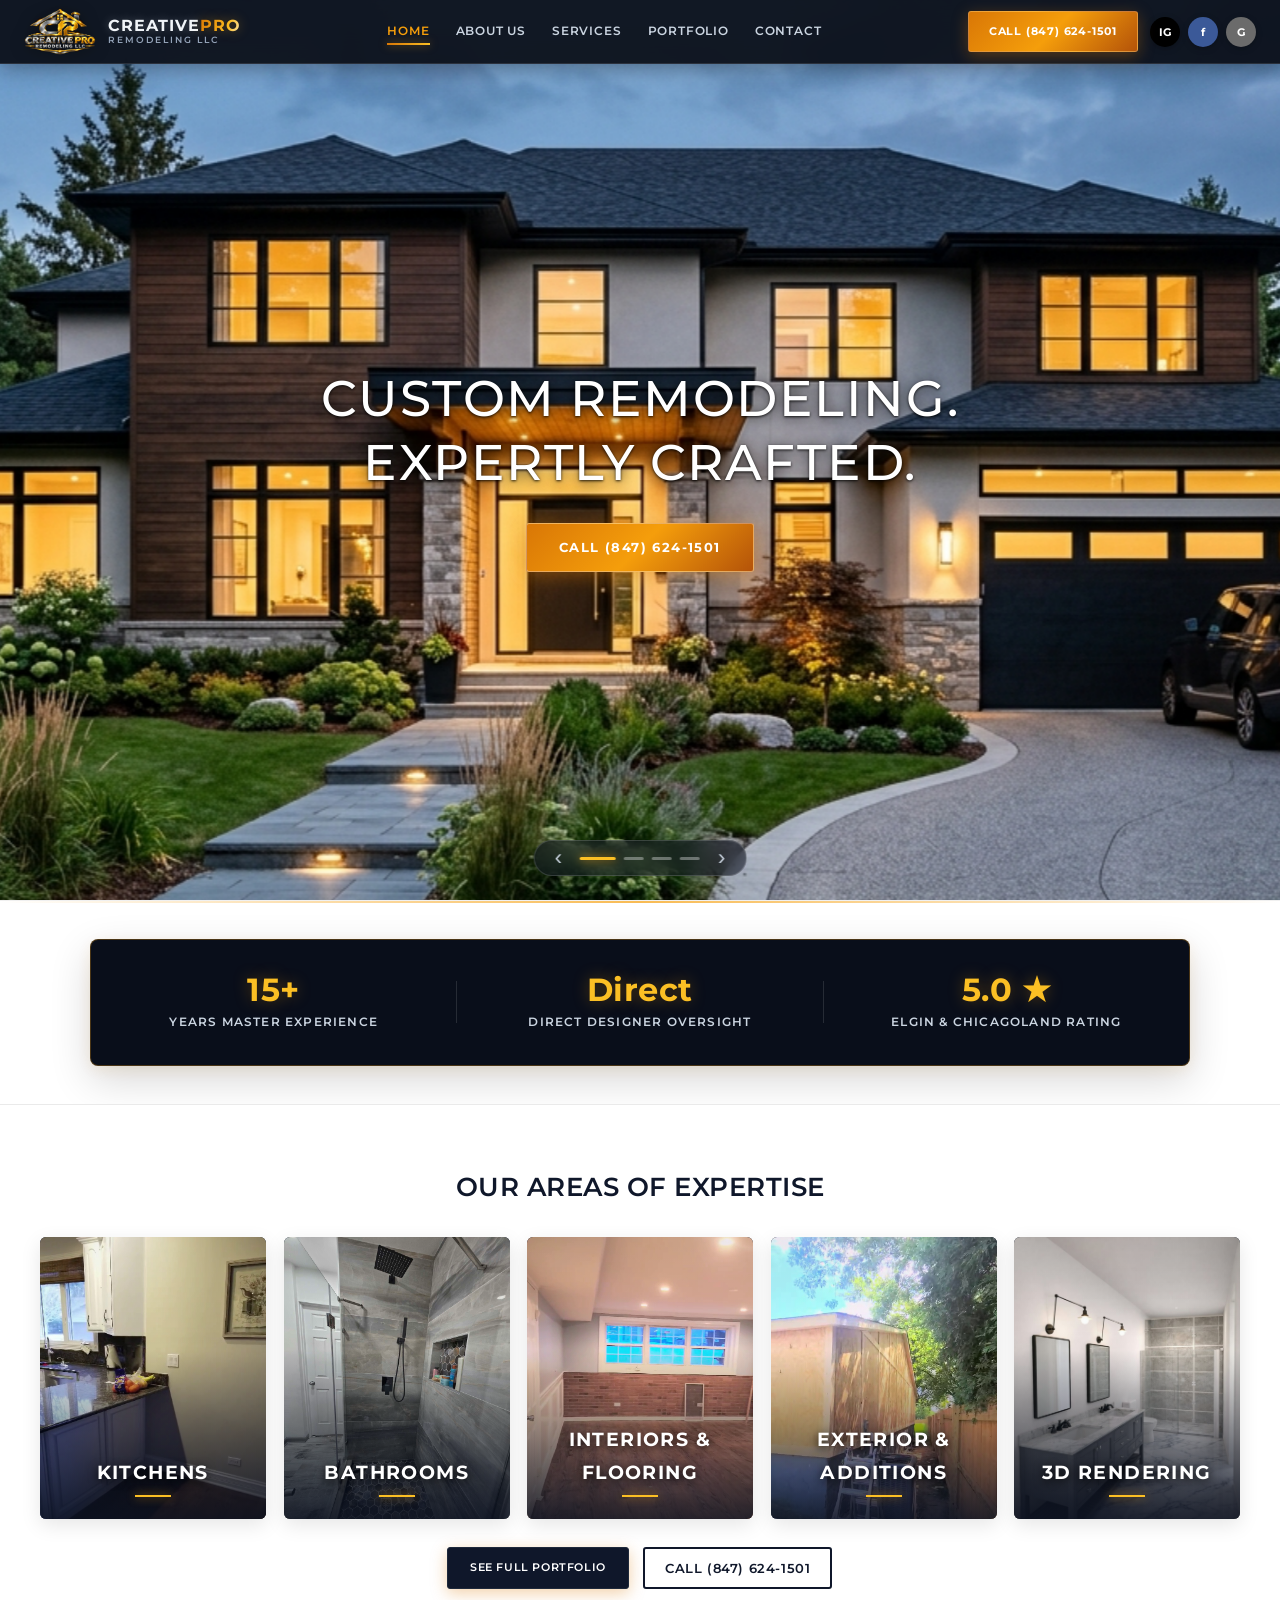
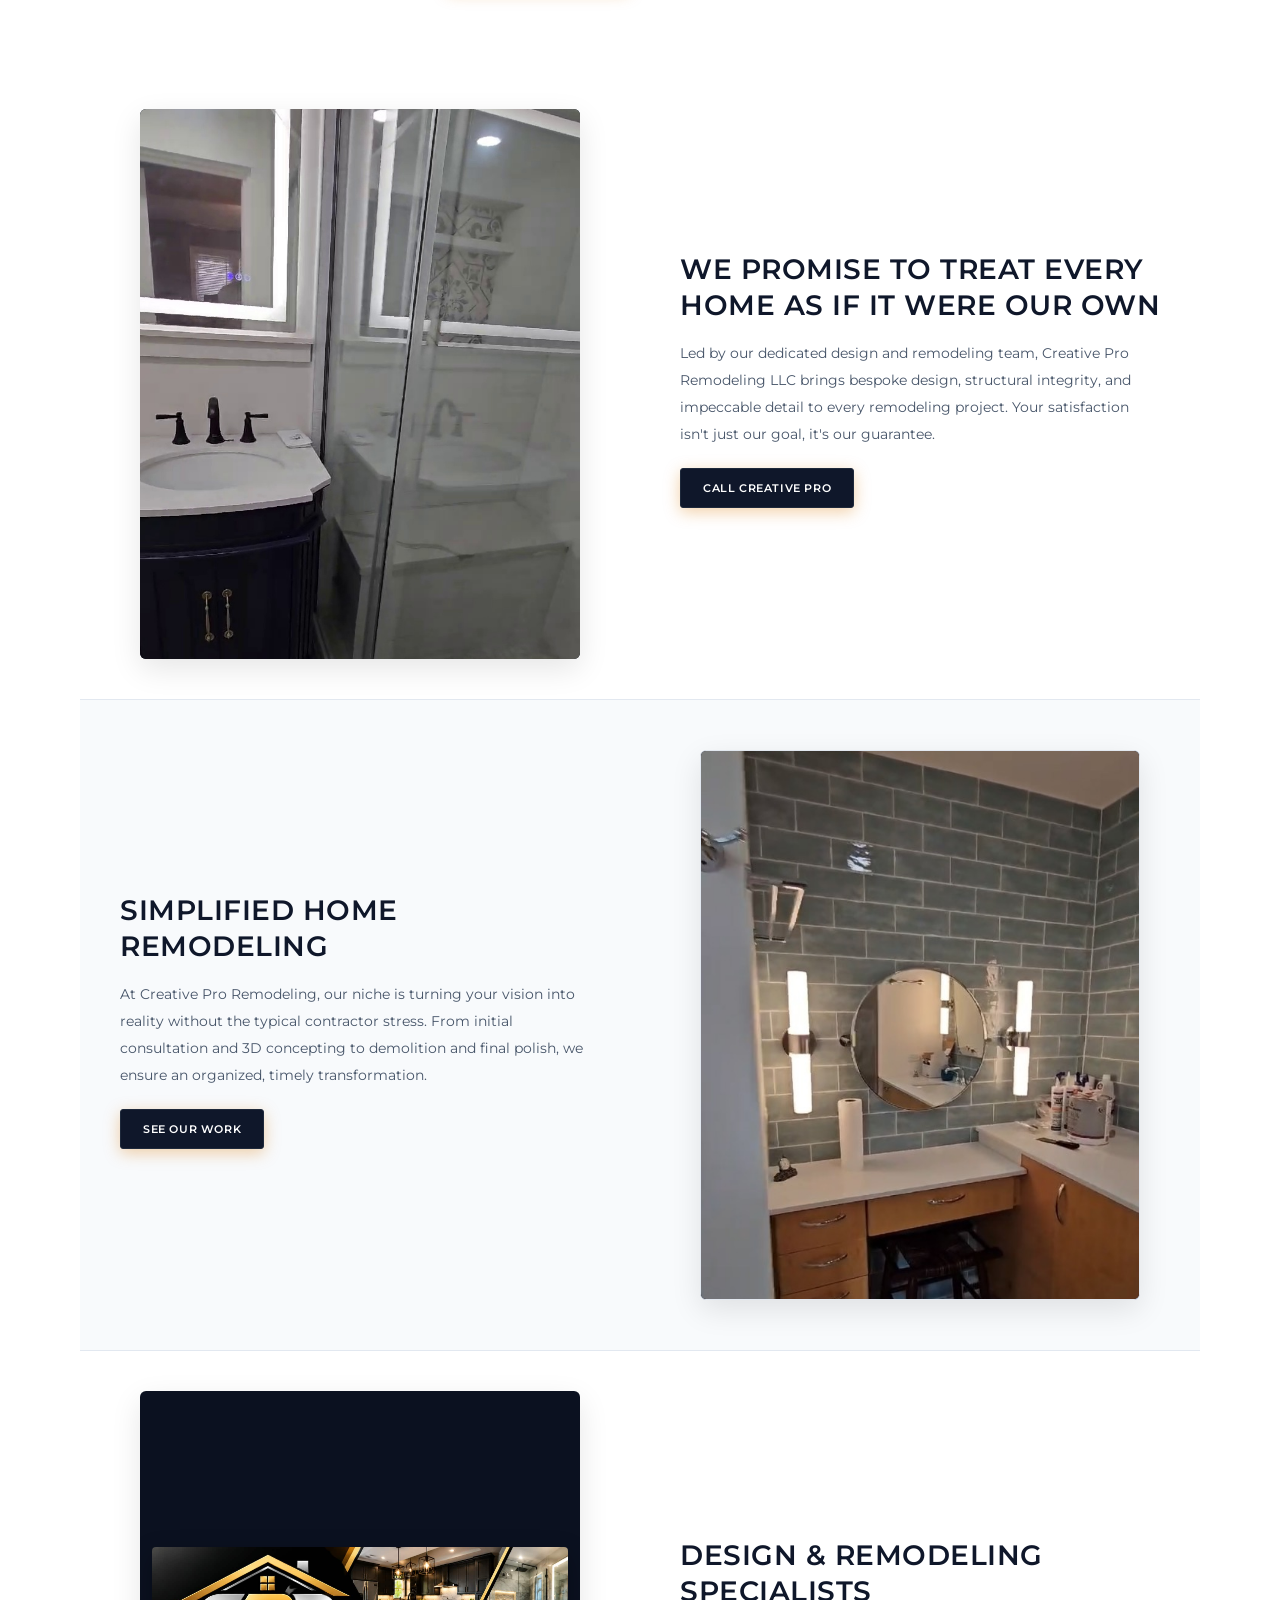
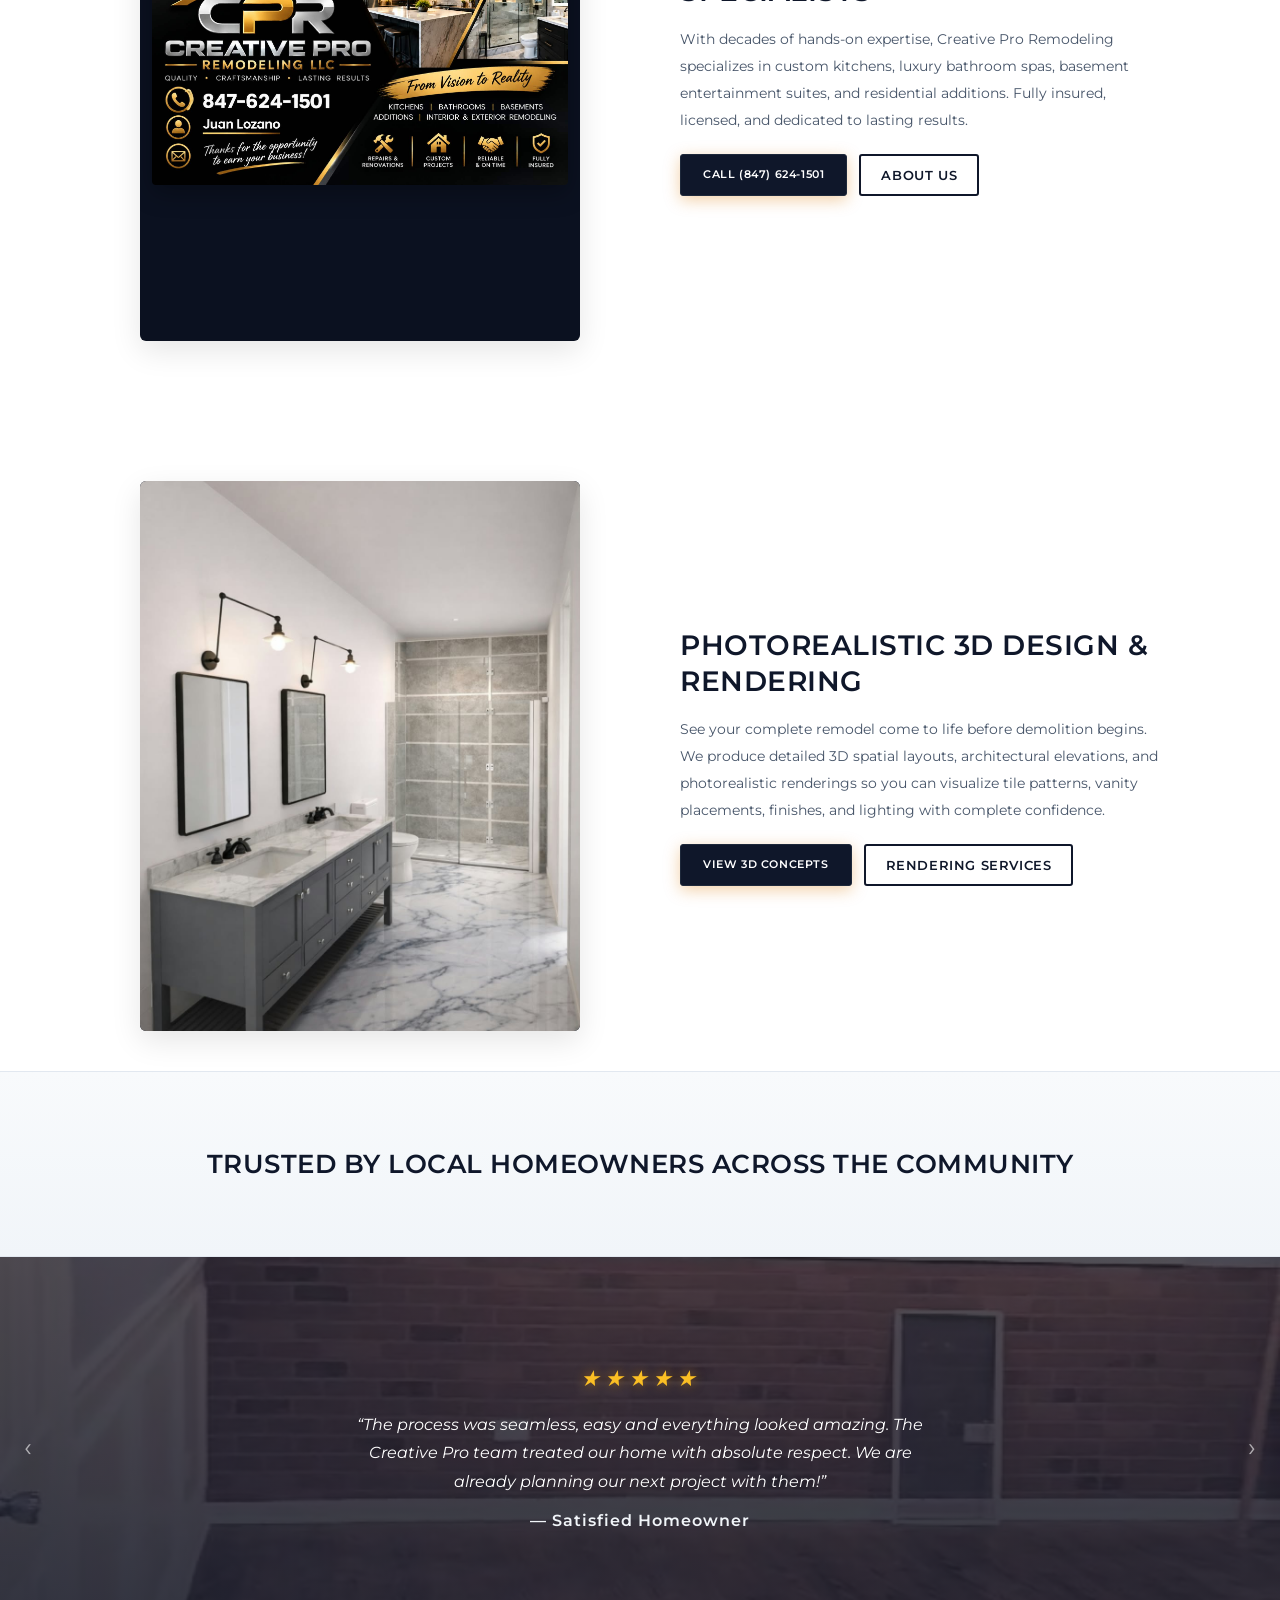
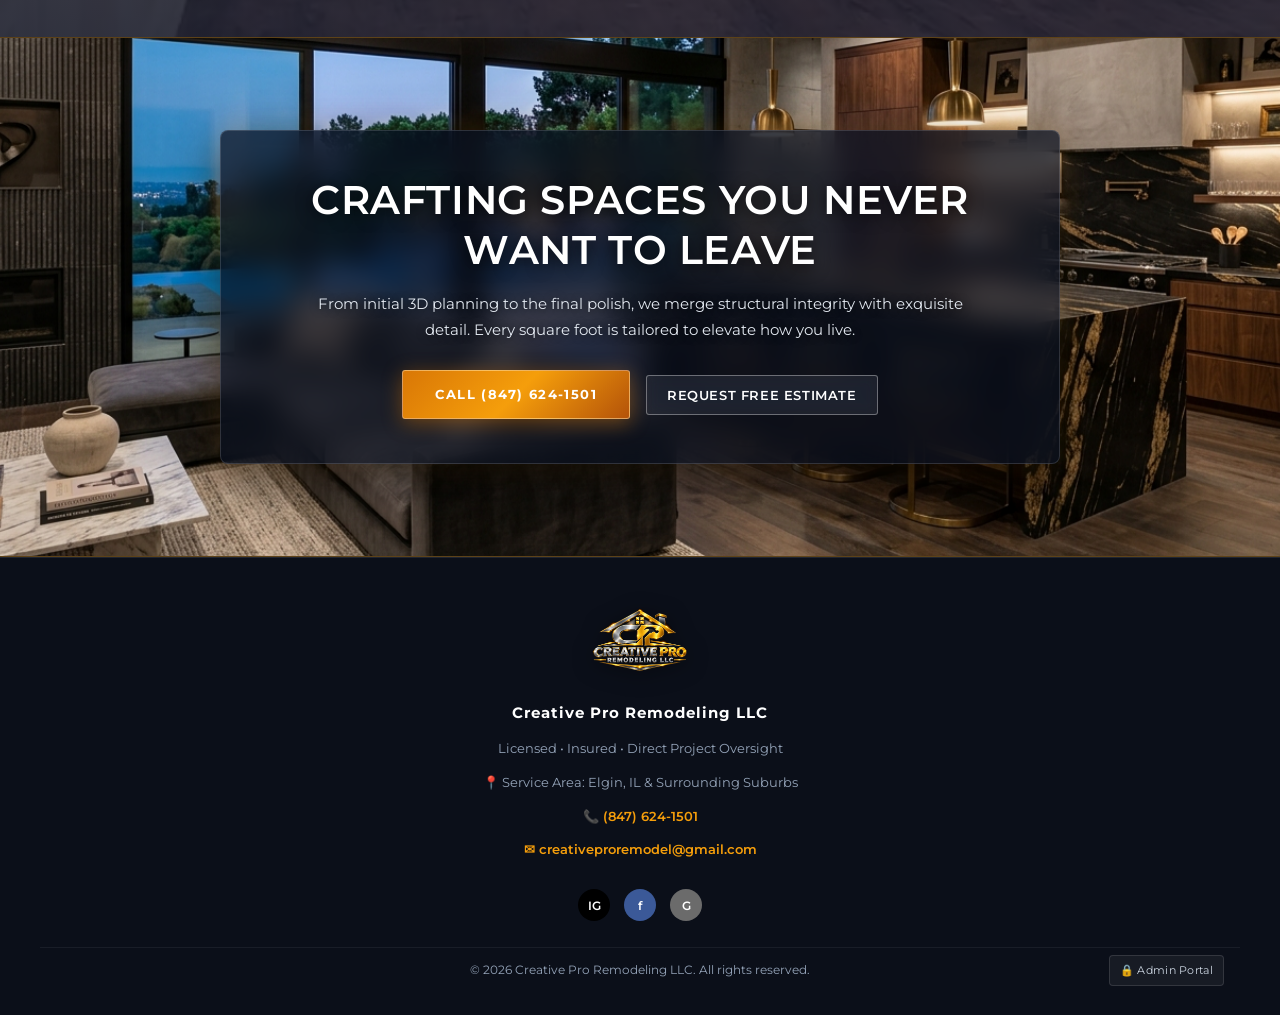
==== commit cfba8e91: "Add contact page with Web3Forms consultation form and company email" ====
--- a/index.html
+++ b/index.html
@@ -22,17 +22,57 @@
   <meta property="og:image" content="photos/og_preview.jpg">
   <meta property="og:image:width" content="1200">
   <meta property="og:image:height" content="630">
+  <meta property="og:image:type" content="image/jpeg">
   <meta property="og:image:alt" content="Creative Pro Remodeling LLC - Custom Home Design & Remodeling">
+  <meta property="og:locale" content="en_US">
 
   <!-- Twitter / X Card Preview -->
   <meta name="twitter:card" content="summary_large_image">
-  <meta name="twitter:title" content="Creative Pro Remodeling LLC">
+  <meta name="twitter:title" content="Creative Pro Remodeling LLC | Custom Home Remodeling">
   <meta name="twitter:description" content="Precision custom home remodeling by Creative Pro Remodeling LLC in Elgin, IL.">
   <meta name="twitter:image" content="photos/og_preview.jpg">
+  <meta name="twitter:image:alt" content="Creative Pro Remodeling LLC">
+
+  <!-- Search Engine Crawlers & Sitemap -->
+  <meta name="robots" content="index, follow">
+  <link rel="sitemap" type="application/xml" title="Sitemap" href="sitemap.xml">
+
+  <!-- JSON-LD Local Business Structured Data for Google Indexing -->
+  <script type="application/ld+json">
+  {
+    "@context": "https://schema.org",
+    "@type": "GeneralContractor",
+    "name": "Creative Pro Remodeling LLC",
+    "image": "photos/og_preview.jpg",
+    "telephone": "+1-847-624-1501",
+    "email": "creativeproremodel@gmail.com",
+    "address": {
+      "@type": "PostalAddress",
+      "addressLocality": "Elgin",
+      "addressRegion": "IL",
+      "addressCountry": "US"
+    },
+    "geo": {
+      "@type": "GeoCoordinates",
+      "latitude": "42.0354",
+      "longitude": "-88.2826"
+    },
+    "areaServed": [
+      "Elgin, IL",
+      "St. Charles, IL",
+      "Geneva, IL",
+      "Schaumburg, IL",
+      "Naperville, IL",
+      "Chicagoland"
+    ],
+    "description": "Custom home remodeling in Elgin, IL and Chicagoland. High-end kitchens, luxury spa bathrooms, finished basements, and residential additions.",
+    "priceRange": "$$$"
+  }
+  </script>
 
   <link href="https://fonts.googleapis.com/css2?family=Montserrat:ital,wght@0,400;0,500;0,600;0,700;1,400&display=swap"
     rel="stylesheet">
-  <link rel="stylesheet" href="styles.css?v=5.3">
+  <link rel="stylesheet" href="styles.css?v=5.4">
 </head>
 
 <body>
@@ -61,11 +101,13 @@
         <a class="nav-link" href="about.html">About Us</a>
         <a class="nav-link" href="services.html">Services</a>
         <a class="nav-link" href="portfolio.html">Portfolio</a>
+        <a class="nav-link" href="contact.html">Contact</a>
 
         <!-- Mobile Drawer Footer Actions -->
         <div class="mobile-drawer-footer">
           <a href="tel:8476241501" class="mobile-drawer-btn mobile-drawer-call">📞 (847) 624-1501</a>
-          <a href="portfolio.html" class="mobile-drawer-btn mobile-drawer-est">View Portfolio</a>
+          <a href="mailto:creativeproremodel@gmail.com" class="mobile-drawer-btn" style="background:#1e293b;color:#f8fafc;border:1px solid #334155;margin-top:6px;display:flex;align-items:center;justify-content:center;gap:6px;font-size:11.5px;padding:9px 12px;border-radius:4px;text-decoration:none">✉ creativeproremodel@gmail.com</a>
+          <a href="contact.html" class="mobile-drawer-btn mobile-drawer-est">Request Free Estimate</a>
           <a href="admin.html" class="mobile-drawer-admin-link">🔒 Admin Portal</a>
         </div>
       </div>
@@ -276,7 +318,7 @@
         square foot is tailored to elevate how you live.</p>
       <div class="parallax-actions">
         <a class="btn hero-btn" href="tel:8476241501">Call (847) 624-1501</a>
-        <a class="btn o parallax-btn-o" href="portfolio.html">Explore Portfolio</a>
+        <a class="btn o parallax-btn-o" href="contact.html">Request Free Estimate</a>
       </div>
     </div>
   </section>
@@ -288,6 +330,7 @@
       <p>Licensed &bull; Insured &bull; Direct Project Oversight</p>
       <p>📍 Service Area: Elgin, IL &amp; Surrounding Suburbs</p>
       <p><a href="tel:8476241501">📞 (847) 624-1501</a></p>
+      <p><a href="mailto:creativeproremodel@gmail.com">✉ creativeproremodel@gmail.com</a></p>
     </div>
     <div class="soc"><i style="background:#000">IG</i><i style="background:#3b5998">f</i><i
         style="background:#6b6b6b">G</i></div>
@@ -298,7 +341,7 @@
   </footer>
 
   <script src="main.js?v=5.2"></script>
-  <script src="content-sync.js?v=2.1"></script>
+  <script src="content-sync.js?v=2.2"></script>
 </body>
 
 </html>
--- a/styles.css
+++ b/styles.css
@@ -2595,3 +2595,377 @@
   background: rgba(255, 255, 255, 0.1);
   border-color: rgba(245, 158, 11, 0.4);
 }
+
+/* ==========================================================================
+   Contact Page & Web3Forms Consultation Styles
+   ========================================================================== */
+.contact-section {
+  padding: 60px 20px 80px;
+  background: #f8fafc;
+}
+
+.contact-container {
+  max-width: 1200px;
+  margin: 0 auto;
+  display: grid;
+  grid-template-columns: 1fr 1.35fr;
+  gap: 40px;
+  align-items: start;
+}
+
+@media (max-width: 960px) {
+  .contact-container {
+    grid-template-columns: 1fr;
+    gap: 36px;
+  }
+}
+
+/* Left Column: Direct Info Cards */
+.contact-info-col {
+  display: flex;
+  flex-direction: column;
+  gap: 20px;
+}
+
+.contact-eyebrow {
+  display: inline-block;
+  font-size: 11px;
+  font-weight: 700;
+  letter-spacing: 2px;
+  color: var(--gold);
+  text-transform: uppercase;
+  margin-bottom: 6px;
+}
+
+.contact-info-col h2 {
+  font-size: clamp(22px, 3vw, 30px);
+  color: var(--navy);
+  margin: 0 0 12px;
+  line-height: 1.3;
+}
+
+.contact-info-col p.lead {
+  color: #475569;
+  font-size: 15px;
+  margin: 0 0 10px;
+  line-height: 1.7;
+}
+
+.contact-card-list {
+  display: flex;
+  flex-direction: column;
+  gap: 14px;
+  margin-top: 10px;
+}
+
+.contact-card {
+  display: flex;
+  align-items: flex-start;
+  gap: 16px;
+  background: #ffffff;
+  border: 1px solid #e2e8f0;
+  border-radius: 8px;
+  padding: 18px 20px;
+  transition: all 0.25s ease;
+  box-shadow: 0 2px 8px rgba(15, 23, 42, 0.04);
+}
+
+.contact-card:hover {
+  border-color: rgba(217, 119, 6, 0.4);
+  box-shadow: 0 6px 18px rgba(217, 119, 6, 0.1);
+  transform: translateY(-2px);
+}
+
+.contact-card-icon {
+  width: 44px;
+  height: 44px;
+  border-radius: 8px;
+  background: linear-gradient(135deg, #0f172a 0%, #1e293b 100%);
+  color: #f59e0b;
+  display: flex;
+  align-items: center;
+  justify-content: center;
+  flex-shrink: 0;
+  box-shadow: 0 3px 10px rgba(15, 23, 42, 0.2);
+}
+
+.contact-card-content {
+  flex: 1;
+}
+
+.contact-card-label {
+  font-size: 11px;
+  font-weight: 700;
+  text-transform: uppercase;
+  letter-spacing: 0.8px;
+  color: #64748b;
+  margin-bottom: 3px;
+}
+
+.contact-card-value {
+  font-size: 16px;
+  font-weight: 700;
+  color: var(--navy);
+  margin-bottom: 2px;
+  word-break: break-word;
+}
+
+.contact-card-value a {
+  color: var(--navy);
+  transition: color 0.2s ease;
+  text-decoration: none;
+}
+
+.contact-card-value a:hover {
+  color: var(--gold);
+}
+
+.contact-card-desc {
+  font-size: 12.5px;
+  color: #64748b;
+  line-height: 1.5;
+}
+
+/* Trust Badges Box */
+.contact-trust-box {
+  background: #ffffff;
+  border: 1px solid #e2e8f0;
+  border-left: 4px solid var(--gold);
+  border-radius: 6px;
+  padding: 20px;
+  margin-top: 10px;
+}
+
+.contact-trust-box h3 {
+  font-size: 14px;
+  font-weight: 700;
+  text-transform: uppercase;
+  letter-spacing: 0.8px;
+  color: var(--navy);
+  margin: 0 0 10px;
+}
+
+.contact-trust-list {
+  list-style: none;
+  padding: 0;
+  margin: 0;
+  display: flex;
+  flex-direction: column;
+  gap: 8px;
+}
+
+.contact-trust-list li {
+  display: flex;
+  align-items: center;
+  gap: 10px;
+  font-size: 13px;
+  color: #334155;
+  font-weight: 500;
+}
+
+.contact-trust-list li svg {
+  color: var(--gold);
+  flex-shrink: 0;
+}
+
+/* Right Column: Web3Forms Consultation Card */
+.contact-form-card {
+  background: #ffffff;
+  border: 1px solid #e2e8f0;
+  border-top: 4px solid var(--gold);
+  border-radius: 10px;
+  padding: 38px 36px;
+  box-shadow: 0 10px 30px rgba(15, 23, 42, 0.08);
+  position: relative;
+}
+
+@media (max-width: 600px) {
+  .contact-form-card {
+    padding: 26px 18px;
+  }
+}
+
+.contact-form-header {
+  margin-bottom: 24px;
+}
+
+.contact-form-header h2 {
+  font-size: clamp(22px, 2.5vw, 26px);
+  color: var(--navy);
+  margin: 0 0 8px;
+}
+
+.contact-form-header p {
+  color: #64748b;
+  font-size: 14px;
+  margin: 0;
+  line-height: 1.6;
+}
+
+.form-grid {
+  display: flex;
+  flex-direction: column;
+  gap: 18px;
+}
+
+.form-row {
+  display: grid;
+  grid-template-columns: 1fr 1fr;
+  gap: 16px;
+}
+
+@media (max-width: 640px) {
+  .form-row {
+    grid-template-columns: 1fr;
+    gap: 18px;
+  }
+}
+
+.form-group {
+  display: flex;
+  flex-direction: column;
+}
+
+.form-label {
+  font-size: 11.5px;
+  font-weight: 700;
+  text-transform: uppercase;
+  letter-spacing: 0.7px;
+  color: #1e293b;
+  margin-bottom: 6px;
+}
+
+.form-label .req {
+  color: #dc2626;
+  margin-left: 2px;
+}
+
+.form-input,
+.form-select,
+.form-textarea {
+  width: 100%;
+  padding: 12px 14px;
+  font-family: 'Montserrat', Arial, sans-serif;
+  font-size: 13.5px;
+  color: #0f172a;
+  background: #ffffff;
+  border: 1.5px solid #cbd5e1;
+  border-radius: 5px;
+  transition: all 0.2s ease;
+  box-sizing: border-box;
+}
+
+.form-input:focus,
+.form-select:focus,
+.form-textarea:focus {
+  outline: none;
+  border-color: var(--gold);
+  box-shadow: 0 0 0 3px rgba(217, 119, 6, 0.15);
+}
+
+.form-input::placeholder,
+.form-textarea::placeholder {
+  color: #94a3b8;
+}
+
+.form-textarea {
+  resize: vertical;
+  min-height: 110px;
+}
+
+.form-select {
+  appearance: none;
+  background-image: url("data:image/svg+xml,%3Csvg xmlns='http://www.w3.org/2000/svg' width='16' height='16' viewBox='0 0 24 24' fill='none' stroke='%23475569' stroke-width='2' stroke-linecap='round' stroke-linejoin='round'%3E%3Cpolyline points='6 9 12 15 18 9'%3E%3C/polyline%3E%3C/svg%3E");
+  background-repeat: no-repeat;
+  background-position: right 14px center;
+  background-size: 14px;
+  padding-right: 36px;
+  cursor: pointer;
+}
+
+.form-submit-btn {
+  width: 100%;
+  background: linear-gradient(135deg, #d97706 0%, #f59e0b 50%, #b45309 100%);
+  color: #ffffff;
+  border: none;
+  border-radius: 5px;
+  padding: 15px 24px;
+  font-family: 'Montserrat', Arial, sans-serif;
+  font-size: 13px;
+  font-weight: 700;
+  text-transform: uppercase;
+  letter-spacing: 1px;
+  cursor: pointer;
+  display: flex;
+  align-items: center;
+  justify-content: center;
+  gap: 10px;
+  transition: all 0.25s ease;
+  box-shadow: 0 4px 16px rgba(217, 119, 6, 0.35);
+  margin-top: 6px;
+}
+
+.form-submit-btn:hover {
+  filter: brightness(1.08);
+  transform: translateY(-1px);
+  box-shadow: 0 8px 24px rgba(245, 158, 11, 0.5);
+}
+
+.form-submit-btn:active {
+  transform: translateY(0);
+}
+
+.form-submit-btn:disabled {
+  opacity: 0.7;
+  cursor: not-allowed;
+  transform: none;
+}
+
+.form-privacy-note {
+  font-size: 11.5px;
+  color: #94a3b8;
+  text-align: center;
+  margin-top: 10px;
+}
+
+/* Feedback Messages */
+.form-feedback {
+  display: none;
+  padding: 16px 18px;
+  border-radius: 6px;
+  margin-top: 18px;
+  font-size: 13.5px;
+  line-height: 1.6;
+  animation: fadeInDown 0.3s ease-out;
+}
+
+@keyframes fadeInDown {
+  from {
+    opacity: 0;
+    transform: translateY(-8px);
+  }
+  to {
+    opacity: 1;
+    transform: translateY(0);
+  }
+}
+
+.form-feedback.success {
+  display: block;
+  background: #f0fdf4;
+  border: 1.5px solid #22c55e;
+  color: #14532d;
+}
+
+.form-feedback.error {
+  display: block;
+  background: #fef2f2;
+  border: 1.5px solid #ef4444;
+  color: #7f1d1d;
+}
+
+.form-feedback strong {
+  display: block;
+  font-size: 14.5px;
+  margin-bottom: 4px;
+}
